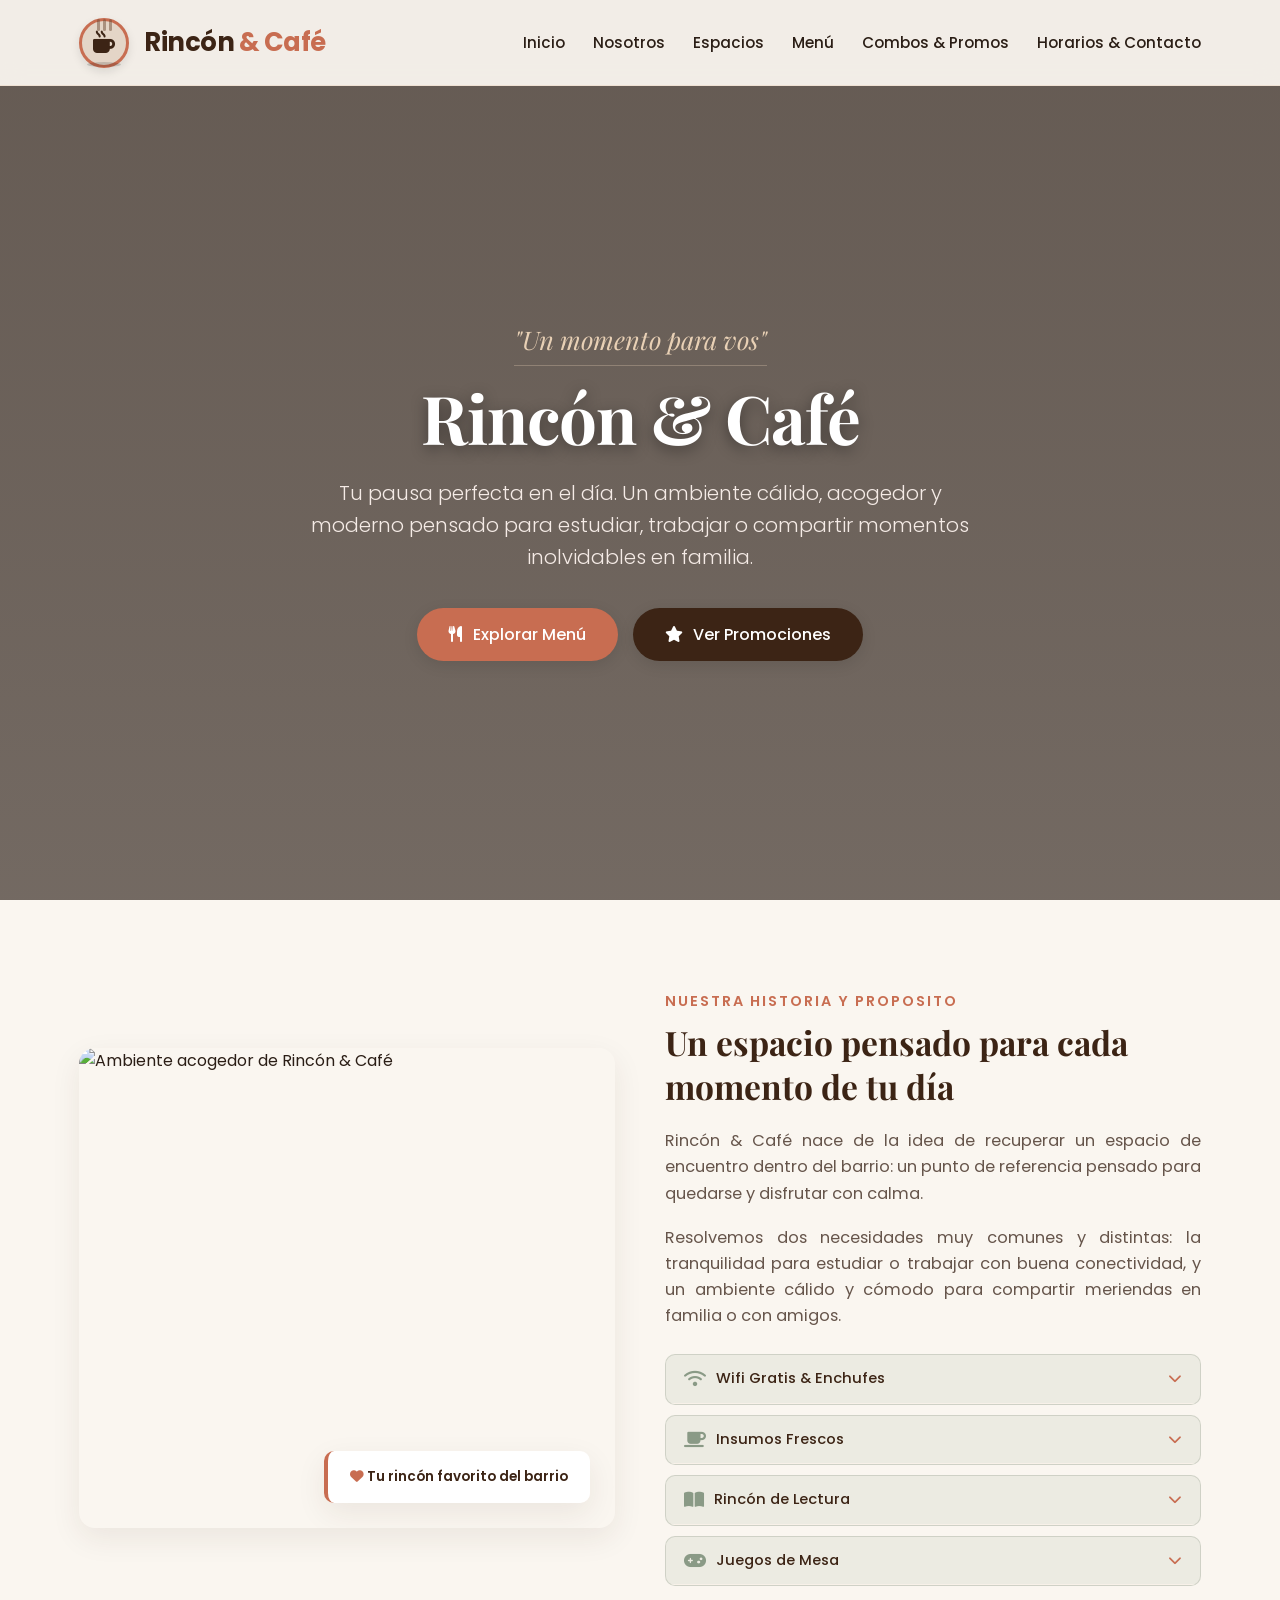
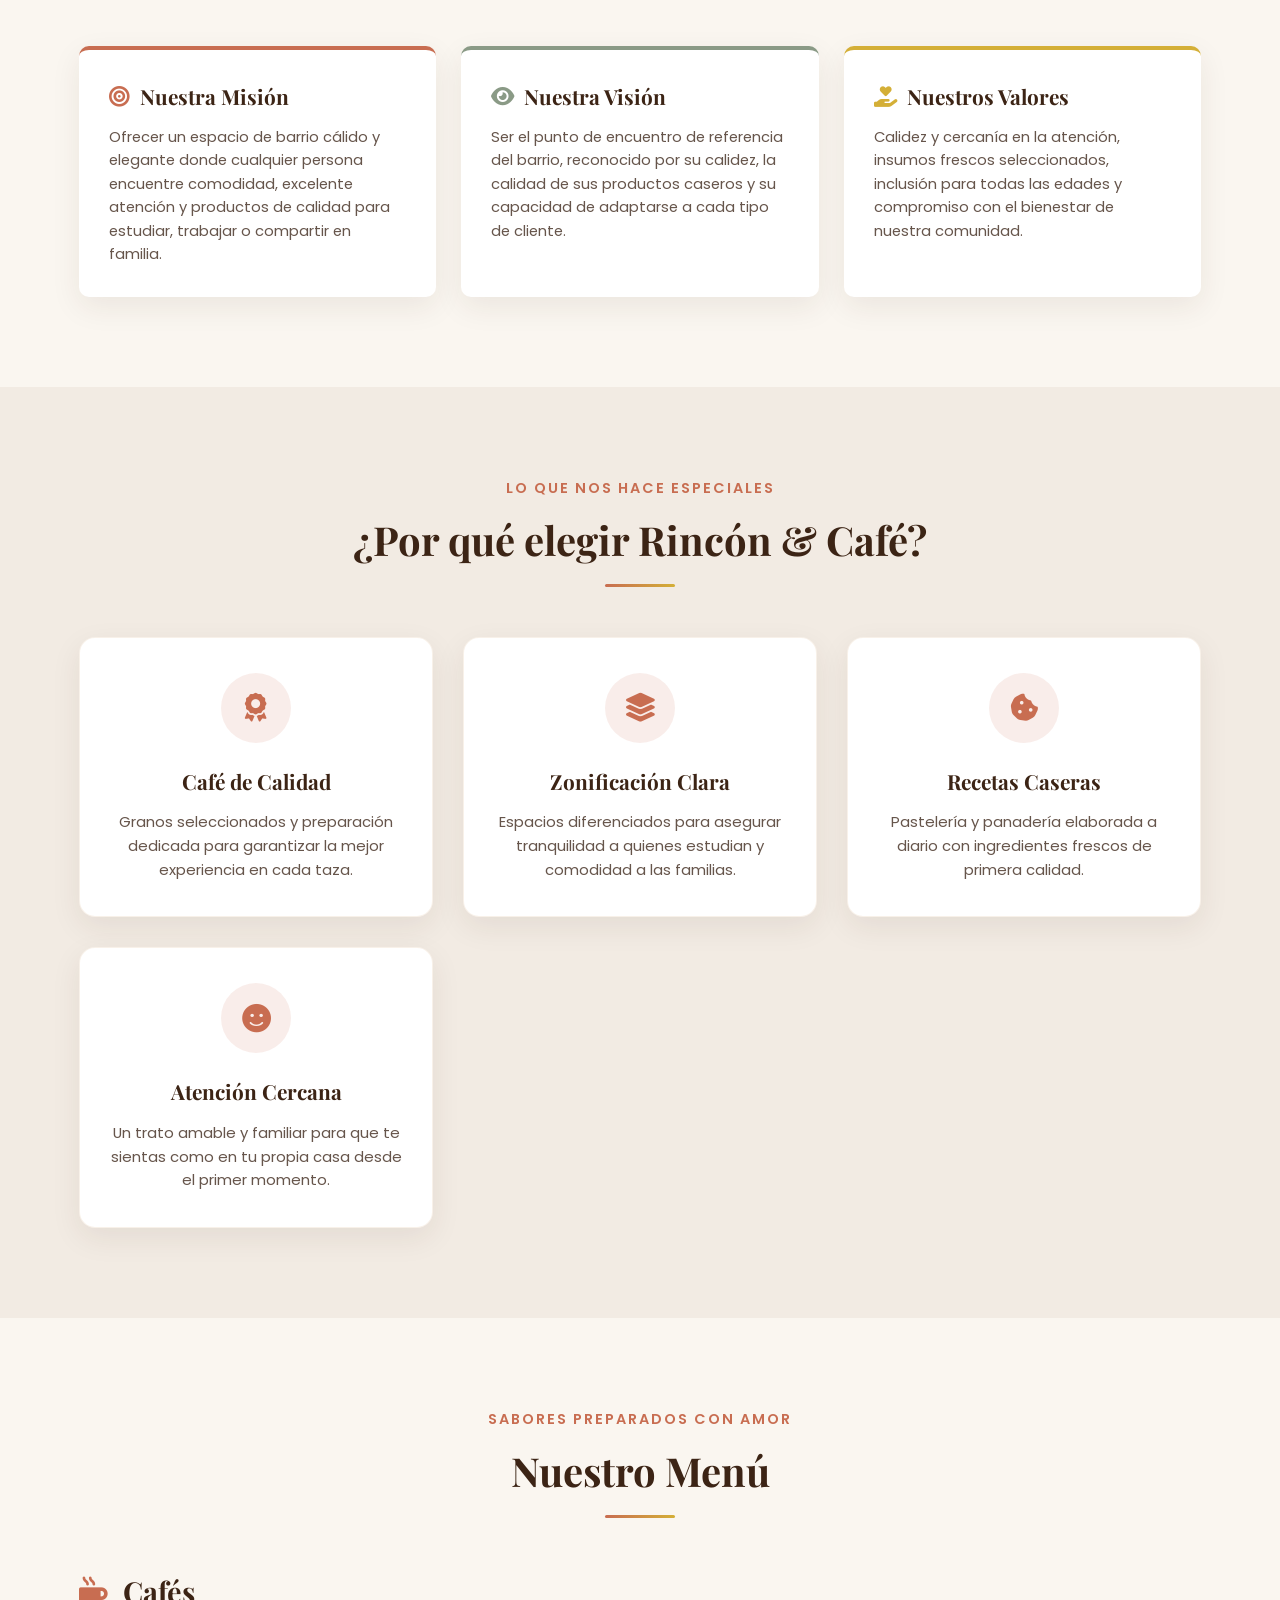
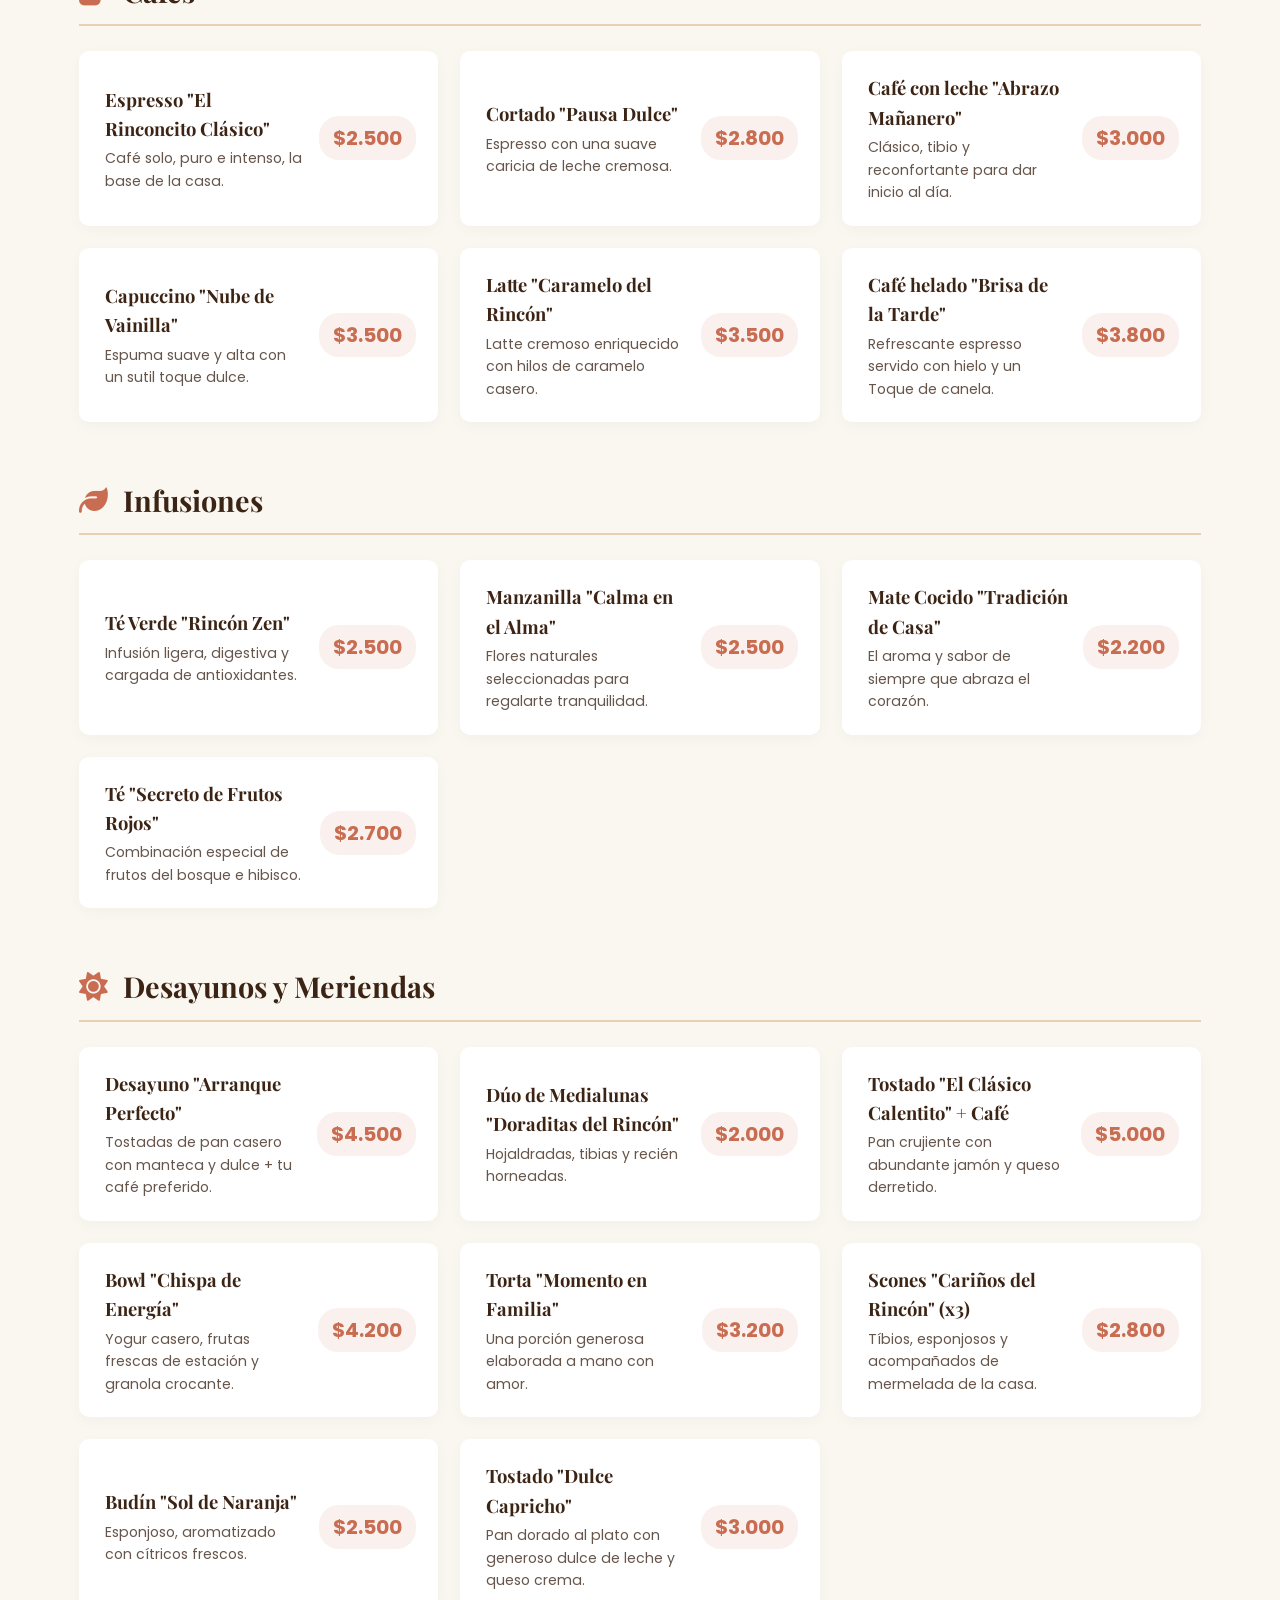
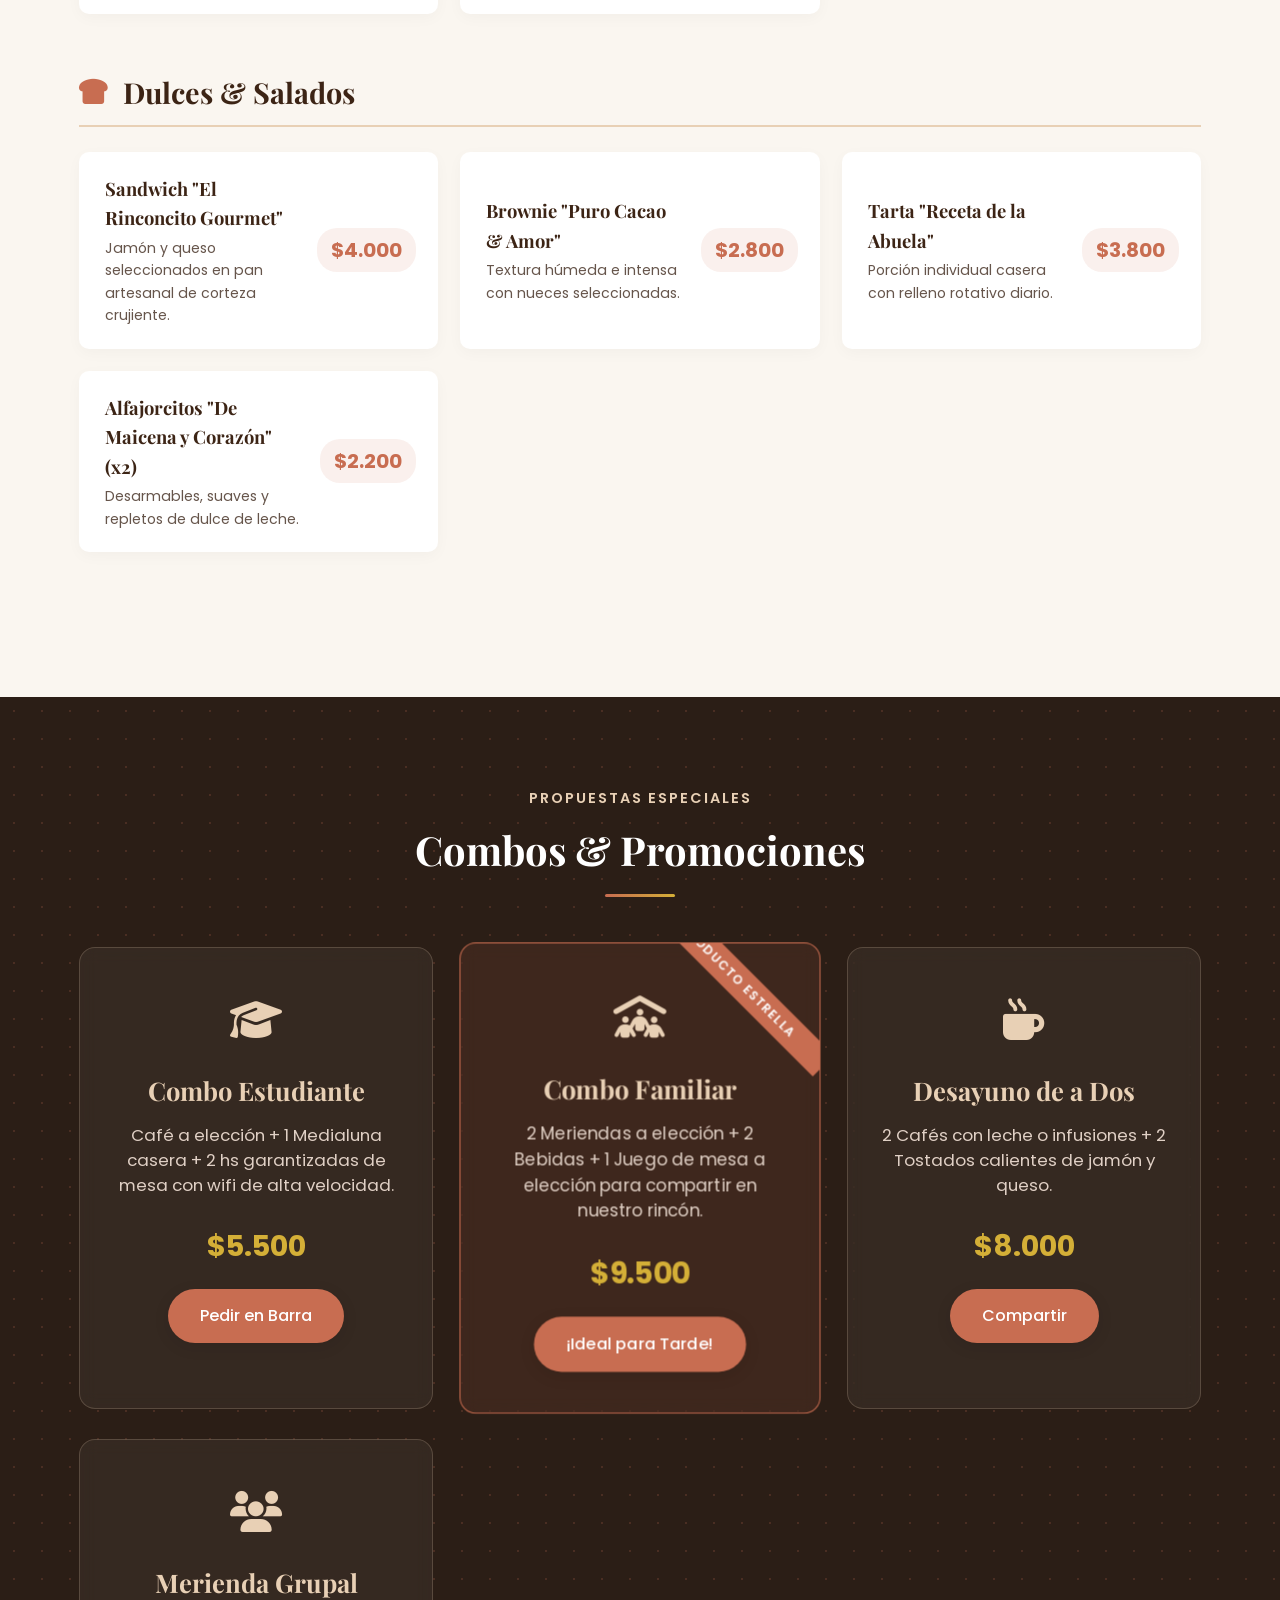
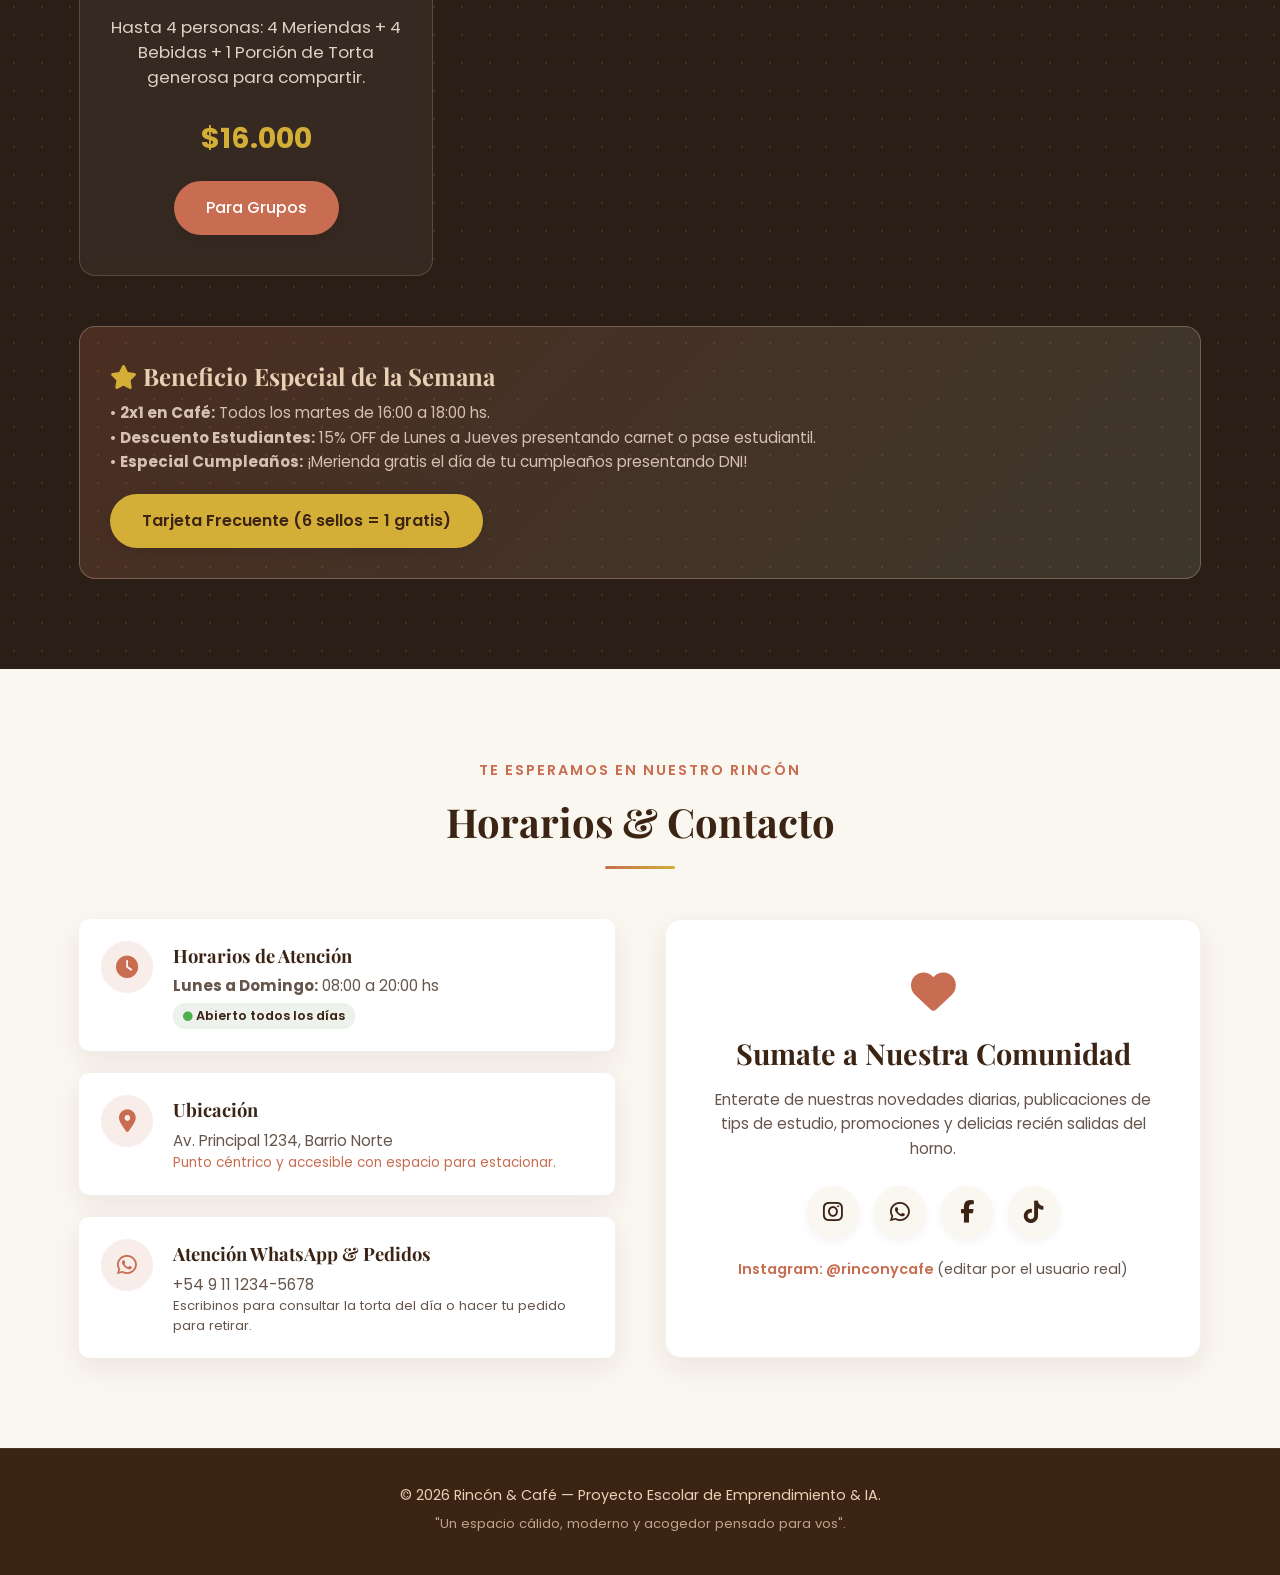
==== index.html @ d77b5f0c "Rename rincon_y_cafe_mejorado.html to index.html" ====
<!DOCTYPE html>
<html lang="es">
<head>
    <meta charset="UTF-8">
    <meta name="viewport" content="width=device-width, initial-scale=1.0">
    <title>Rincón & Café — Un momento para vos</title>
    <!-- Google Fonts -->
    <link rel="preconnect" href="https://fonts.googleapis.com">
    <link rel="preconnect" href="https://fonts.gstatic.com" crossorigin>
    <link href="https://fonts.googleapis.com/css2?family=Playfair+Display:ital,wght@0,500;0,600;0,700;1,400&family=Poppins:wght@300;400;500;600&display=swap" rel="stylesheet">
    <!-- FontAwesome for Icons -->
    <link rel="stylesheet" href="https://cdnjs.cloudflare.com/ajax/libs/font-awesome/6.4.0/css/all.min.css">
    
    <style>
        /* ==========================================================================
           1. VARIABLES & REGLAS GENERALES
           ========================================================================== */
        :root {
            --primary-dark: #3c2415;     /* Marrón café intenso */
            --primary-medium: #6f4e37;   /* Marrón café mediano */
            --terracota: #c86d51;        /* Terracota principal */
            --accent-warm: #c88a58;      /* Tono tierra cálido */
            --accent-light: #e8d0b5;     /* Beige claro */
            --sage-green: #8a9a86;       /* Verde salvia */
            --sage-light: #eef2ed;       /* Verde salvia suave */
            --gold-matte: #d4af37;       /* Dorado mate para detalles */
            --bg-cream: #faf6f0;         /* Crema de fondo suave */
            --bg-card: #ffffff;          /* Blanco para tarjetas */
            --text-dark: #2b1e16;        /* Texto principal */
            --text-muted: #66554b;       /* Texto secundario */
            --shadow-soft: 0 10px 30px rgba(60, 36, 21, 0.08);
            --shadow-hover: 0 18px 40px rgba(60, 36, 21, 0.16);
            --radius-lg: 16px;
            --radius-md: 10px;
            --radius-sm: 6px;
            --transition: all 0.35s cubic-bezier(0.25, 0.8, 0.25, 1);
        }

        * {
            margin: 0;
            padding: 0;
            box-sizing: border-box;
        }

        html {
            scroll-behavior: smooth;
            font-size: 16px;
        }

        body {
            font-family: 'Poppins', sans-serif;
            background-color: var(--bg-cream);
            color: var(--text-dark);
            line-height: 1.6;
            overflow-x: hidden;
        }

        h1, h2, h3, h4, .brand-font {
            font-family: 'Playfair Display', serif;
        }

        a {
            text-decoration: none;
            color: inherit;
        }

        ul {
            list-style: none;
        }

        img {
            max-width: 100%;
            height: auto;
            display: block;
        }

        .container {
            width: 90%;
            max-width: 1200px;
            margin: 0 auto;
            padding: 0 15px;
        }

        .section-padding {
            padding: 90px 0;
        }

        .section-header {
            text-align: center;
            max-width: 750px;
            margin: 0 auto 50px auto;
        }

        .section-subtitle {
            color: var(--terracota);
            font-weight: 600;
            text-transform: uppercase;
            letter-spacing: 2px;
            font-size: 0.9rem;
            margin-bottom: 8px;
            display: block;
        }

        .section-title {
            font-size: 2.5rem;
            color: var(--primary-dark);
            position: relative;
            padding-bottom: 15px;
        }

        .section-title::after {
            content: '';
            position: absolute;
            bottom: 0;
            left: 50%;
            transform: translateX(-50%);
            width: 70px;
            height: 3px;
            background: linear-gradient(90deg, var(--terracota), var(--gold-matte));
            border-radius: 2px;
        }

        .btn {
            display: inline-flex;
            align-items: center;
            justify-content: center;
            gap: 10px;
            padding: 14px 32px;
            border-radius: 30px;
            font-weight: 500;
            font-size: 1rem;
            cursor: pointer;
            transition: var(--transition);
            border: none;
            box-shadow: 0 4px 15px rgba(0,0,0,0.1);
        }

        .btn-primary {
            background-color: var(--terracota);
            color: #ffffff;
        }

        .btn-primary:hover {
            background-color: #b55a3f;
            transform: translateY(-3px);
            box-shadow: 0 8px 25px rgba(200, 109, 81, 0.35);
        }

        .btn-secondary {
            background-color: var(--primary-dark);
            color: #ffffff;
        }

        .btn-secondary:hover {
            background-color: var(--primary-medium);
            transform: translateY(-3px);
            box-shadow: 0 8px 25px rgba(60, 36, 21, 0.3);
        }

        .badge-tag {
            background-color: rgba(200, 109, 81, 0.12);
            color: var(--terracota);
            padding: 4px 12px;
            border-radius: 20px;
            font-size: 0.8rem;
            font-weight: 600;
            display: inline-block;
        }

        /* ==========================================================================
           2. ANIMACIONES Y EFECTOS
           ========================================================================== */
        .reveal {
            opacity: 0;
            transform: translateY(30px);
            transition: opacity 0.8s ease-out, transform 0.8s ease-out;
        }

        .reveal.active {
            opacity: 1;
            transform: translateY(0);
        }

        @keyframes float {
            0% { transform: translateY(0px); }
            50% { transform: translateY(-8px); }
            100% { transform: translateY(0px); }
        }

        .floating {
            animation: float 4s ease-in-out infinite;
        }

        /* ==========================================================================
           3. HEADER & NAVEGACIÓN (CON PLATITO DE TÉ Y VAPOR DE CAFÉ)
           ========================================================================== */
        header {
            position: fixed;
            top: 0;
            left: 0;
            width: 100%;
            z-index: 1000;
            transition: var(--transition);
            background-color: rgba(250, 246, 240, 0.95);
            backdrop-filter: blur(10px);
            border-bottom: 1px solid rgba(232, 208, 181, 0.4);
        }

        header.scrolled {
            box-shadow: 0 4px 20px rgba(60, 36, 21, 0.08);
            height: 75px;
        }

        .navbar {
            display: flex;
            justify-content: space-between;
            align-items: center;
            height: 85px;
            transition: var(--transition);
        }

        header.scrolled .navbar {
            height: 75px;
        }

        .logo-container {
            display: flex;
            align-items: center;
            gap: 15px;
            cursor: pointer;
        }

        /* PLATITO DE TÉ Y ANIMACIÓN DE LOGO */
        .saucer-base {
            width: 50px;
            height: 50px;
            background: #e4d5c7;
            border: 3px solid var(--terracota);
            border-radius: 50%;
            display: flex;
            align-items: center;
            justify-content: center;
            position: relative;
            box-shadow: 0 4px 10px rgba(0,0,0,0.1);
            transition: var(--transition);
        }

        .saucer-base::after {
            content: '';
            position: absolute;
            bottom: -2px;
            width: 34px;
            height: 5px;
            background: rgba(0,0,0,0.15);
            border-radius: 50%;
            z-index: 0;
        }

        .logo-container:hover .saucer-base {
            transform: rotate(10deg) scale(1.05);
        }

        .logo-icon-box {
            position: relative;
            z-index: 2;
            font-size: 1.4rem;
            color: var(--primary-dark);
            display: flex;
            align-items: center;
            justify-content: center;
        }

        /* VAPOR ANIMADO PARA EL CAFÉ */
        .steam-container {
            position: absolute;
            top: -12px;
            display: flex;
            gap: 3px;
        }

        .steam {
            width: 3px;
            height: 12px;
            background: rgba(111, 78, 55, 0.5);
            border-radius: 3px;
            animation: steamAnim 1.8s infinite ease-out;
        }

        .steam:nth-child(2) { animation-delay: 0.4s; }
        .steam:nth-child(3) { animation-delay: 0.8s; }

        @keyframes steamAnim {
            0% { transform: translateY(0) scaleX(1); opacity: 0; }
            50% { opacity: 0.8; }
            100% { transform: translateY(-14px) scaleX(2); opacity: 0; }
        }

        .logo-text {
            font-size: 1.6rem;
            font-weight: 700;
            color: var(--primary-dark);
            letter-spacing: -0.5px;
        }

        .logo-text span {
            color: var(--terracota);
        }

        .nav-menu {
            display: flex;
            gap: 28px;
        }

        .nav-link {
            font-weight: 500;
            color: var(--text-dark);
            position: relative;
            padding: 5px 0;
            transition: var(--transition);
            font-size: 0.95rem;
        }

        .nav-link::after {
            content: '';
            position: absolute;
            bottom: 0;
            left: 0;
            width: 0%;
            height: 2px;
            background-color: var(--terracota);
            transition: var(--transition);
        }

        .nav-link:hover {
            color: var(--terracota);
        }

        .nav-link:hover::after {
            width: 100%;
        }

        .menu-toggle {
            display: none;
            font-size: 1.5rem;
            color: var(--primary-dark);
            cursor: pointer;
        }

        /* ==========================================================================
           4. INICIO (HERO SECTION)
           ========================================================================== */
        #inicio {
            min-height: 100vh;
            background: linear-gradient(rgba(43, 30, 22, 0.72), rgba(43, 30, 22, 0.65)), 
                        url('https://images.unsplash.com/photo-1501339847302-ac426a4a7cbb?q=80&w=1920&auto=format&fit=crop') center/cover no-repeat;
            display: flex;
            align-items: center;
            justify-content: center;
            text-align: center;
            color: #ffffff;
            padding-top: 80px;
            position: relative;
        }

        .hero-content {
            max-width: 850px;
            padding: 20px;
            animation: fadeIn 1.2s ease-out;
        }

        .hero-subtitle {
            font-size: 1.6rem;
            font-style: italic;
            color: var(--accent-light);
            margin-bottom: 15px;
            font-family: 'Playfair Display', serif;
            display: inline-block;
            border-bottom: 1px solid rgba(232, 208, 181, 0.3);
            padding-bottom: 5px;
        }

        .hero-title {
            font-size: 4.2rem;
            font-weight: 700;
            line-height: 1.1;
            margin-bottom: 22px;
            text-shadow: 0 4px 15px rgba(0,0,0,0.4);
            letter-spacing: -1px;
        }

        .hero-description {
            font-size: 1.25rem;
            margin-bottom: 35px;
            font-weight: 300;
            color: #f5ebe6;
            max-width: 700px;
            margin-left: auto;
            margin-right: auto;
        }

        .hero-buttons {
            display: flex;
            gap: 15px;
            justify-content: center;
            flex-wrap: wrap;
        }

        /* ==========================================================================
           5. SOBRE NOSOTROS (Nuestra Historia, Propósito, Chips Desplegables)
           ========================================================================== */
        #nosotros {
            background-color: var(--bg-cream);
        }

        .about-grid {
            display: grid;
            grid-template-columns: 1fr 1fr;
            gap: 50px;
            align-items: center;
        }

        .about-image {
            position: relative;
            border-radius: var(--radius-lg);
            overflow: hidden;
            box-shadow: var(--shadow-soft);
        }

        .about-image img {
            width: 100%;
            height: 480px;
            object-fit: cover;
            transition: var(--transition);
        }

        .about-image:hover img {
            transform: scale(1.04);
        }

        .about-badge-floating {
            position: absolute;
            bottom: 25px;
            right: 25px;
            background: rgba(255, 255, 255, 0.95);
            backdrop-filter: blur(5px);
            padding: 15px 22px;
            border-radius: var(--radius-md);
            box-shadow: var(--shadow-soft);
            border-left: 4px solid var(--terracota);
        }

        .about-badge-floating p {
            font-size: 0.85rem;
            font-weight: 600;
            color: var(--primary-dark);
            margin: 0;
        }

        .about-text h3 {
            font-size: 2.1rem;
            color: var(--primary-dark);
            margin-bottom: 20px;
            line-height: 1.3;
        }

        .about-text p {
            color: var(--text-muted);
            margin-bottom: 18px;
            font-size: 1.02rem;
            text-align: justify;
        }

        /* CHIPS INTERACTIVOS COMPACTOS CON DESPLIEGUE CONTINUO */
        .interactive-chips-grid {
            display: flex;
            flex-direction: column;
            gap: 10px;
            margin-top: 25px;
        }

        .chip-interactive-item {
            background-color: rgba(138, 154, 134, 0.12);
            border: 1px solid rgba(138, 154, 134, 0.3);
            border-radius: var(--radius-md);
            overflow: hidden;
            transition: var(--transition);
        }

        .chip-interactive-item:hover {
            border-color: var(--terracota);
            box-shadow: var(--shadow-soft);
        }

        .chip-header {
            padding: 12px 18px;
            display: flex;
            align-items: center;
            justify-content: space-between;
            font-size: 0.92rem;
            font-weight: 500;
            color: var(--primary-dark);
            cursor: pointer;
            user-select: none;
        }

        .chip-header:focus-visible {
            outline: 2px solid var(--terracota);
            outline-offset: -2px;
        }

        .chip-header-content {
            display: flex;
            align-items: center;
            gap: 10px;
        }

        .chip-header i.icon-left {
            color: var(--sage-green);
            font-size: 1.1rem;
        }

        .chip-header i.arrow-icon {
            font-size: 0.85rem;
            color: var(--terracota);
            transition: transform 0.3s ease;
        }

        .chip-interactive-item.active .arrow-icon {
            transform: rotate(180deg);
        }

        .chip-dropdown-content {
            max-height: 0;
            overflow: hidden;
            transition: max-height 0.4s cubic-bezier(0, 1, 0, 1), padding 0.3s ease;
            background: #ffffff;
            font-size: 0.88rem;
            color: var(--text-muted);
            border-top: 1px solid rgba(232, 208, 181, 0.3);
            padding: 0 18px;
        }

        .chip-interactive-item.active .chip-dropdown-content {
            max-height: 500px;
            padding: 14px 18px;
            transition: max-height 0.5s ease-in, padding 0.3s ease;
        }

        .chip-list-mini {
            display: grid;
            grid-template-columns: repeat(auto-fill, minmax(140px, 1fr));
            gap: 8px;
            margin-top: 8px;
        }

        .chip-list-mini li {
            background: var(--bg-cream);
            padding: 5px 10px;
            border-radius: var(--radius-sm);
            font-size: 0.82rem;
            display: flex;
            align-items: center;
            gap: 6px;
            border-left: 2px solid var(--terracota);
        }

        /* Misión, Visión, Valores Cards */
        .identity-cards {
            display: grid;
            grid-template-columns: repeat(auto-fit, minmax(280px, 1fr));
            gap: 25px;
            margin-top: 60px;
        }

        .identity-card {
            background: var(--bg-card);
            padding: 30px;
            border-radius: var(--radius-md);
            border-top: 4px solid var(--terracota);
            box-shadow: var(--shadow-soft);
            transition: var(--transition);
        }

        .identity-card:nth-child(2) {
            border-top-color: var(--sage-green);
        }

        .identity-card:nth-child(3) {
            border-top-color: var(--gold-matte);
        }

        .identity-card:hover {
            transform: translateY(-6px);
            box-shadow: var(--shadow-hover);
        }

        .identity-card h4 {
            font-size: 1.3rem;
            color: var(--primary-dark);
            margin-bottom: 12px;
            display: flex;
            align-items: center;
            gap: 10px;
        }

        .identity-card p {
            font-size: 0.92rem;
            color: var(--text-muted);
        }

        /* ==========================================================================
           6. POR QUÉ ELEGIRNOS & ESPACIOS DEL LOCAL (Con sus 4 Cuadritos)
           ========================================================================== */
        #elegirnos {
            background-color: #f2ebe3;
        }

        .features-grid {
            display: grid;
            grid-template-columns: repeat(auto-fit, minmax(260px, 1fr));
            gap: 30px;
        }

        .feature-card {
            background: var(--bg-card);
            padding: 35px 25px;
            border-radius: var(--radius-lg);
            text-align: center;
            box-shadow: var(--shadow-soft);
            transition: var(--transition);
            border: 1px solid rgba(232, 208, 181, 0.3);
            position: relative;
            overflow: hidden;
        }

        .feature-card:hover {
            transform: translateY(-8px);
            box-shadow: var(--shadow-hover);
        }

        .feature-icon {
            width: 70px;
            height: 70px;
            background-color: rgba(200, 109, 81, 0.12);
            color: var(--terracota);
            border-radius: 50%;
            display: flex;
            align-items: center;
            justify-content: center;
            font-size: 1.8rem;
            margin: 0 auto 22px auto;
            transition: var(--transition);
        }

        .feature-card:hover .feature-icon {
            background-color: var(--terracota);
            color: #ffffff;
            transform: scale(1.1);
        }

        .feature-card h3 {
            font-size: 1.3rem;
            color: var(--primary-dark);
            margin-bottom: 12px;
        }

        .feature-card p {
            color: var(--text-muted);
            font-size: 0.93rem;
        }

        /* ==========================================================================
           7. MENÚ (Con Nombres Originales y Cariñosos)
           ========================================================================== */
        #menu {
            background-color: var(--bg-cream);
        }

        .menu-category {
            margin-bottom: 55px;
            transition: var(--transition);
        }

        .category-header {
            display: flex;
            align-items: center;
            gap: 15px;
            margin-bottom: 25px;
            border-bottom: 2px solid var(--accent-light);
            padding-bottom: 10px;
        }

        .category-header i {
            font-size: 1.8rem;
            color: var(--terracota);
        }

        .category-header h3 {
            font-size: 1.8rem;
            color: var(--primary-dark);
        }

        .menu-grid {
            display: grid;
            grid-template-columns: repeat(auto-fill, minmax(330px, 1fr));
            gap: 22px;
        }

        .menu-item {
            background-color: var(--bg-card);
            padding: 22px;
            border-radius: var(--radius-md);
            box-shadow: 0 4px 15px rgba(0,0,0,0.03);
            display: flex;
            justify-content: space-between;
            align-items: center;
            transition: var(--transition);
            border-left: 4px solid transparent;
            position: relative;
        }

        .menu-item:hover {
            border-left-color: var(--terracota);
            transform: translateX(6px);
            box-shadow: var(--shadow-soft);
        }

        .item-info {
            padding-right: 15px;
        }

        .item-info h4 {
            font-size: 1.15rem;
            color: var(--primary-dark);
            margin-bottom: 4px;
        }

        .item-info p {
            font-size: 0.88rem;
            color: var(--text-muted);
        }

        .item-price {
            font-size: 1.25rem;
            font-weight: 700;
            color: var(--terracota);
            background-color: rgba(200, 109, 81, 0.1);
            padding: 6px 14px;
            border-radius: 20px;
            white-space: nowrap;
        }

        /* ==========================================================================
           8. PROMOCIONES & BENEFICIO ESPECIAL
           ========================================================================== */
        #promociones {
            background-color: #2b1e16;
            color: #ffffff;
            position: relative;
            background-image: radial-gradient(rgba(200, 109, 81, 0.2) 1px, transparent 0);
            background-size: 28px 28px;
        }

        #promociones .section-title {
            color: #ffffff;
        }

        .promo-container {
            display: grid;
            grid-template-columns: repeat(auto-fit, minmax(310px, 1fr));
            gap: 30px;
            margin-top: 20px;
        }

        .promo-card {
            background: rgba(255, 255, 255, 0.05);
            border: 1px solid rgba(232, 208, 181, 0.2);
            border-radius: var(--radius-lg);
            padding: 40px 30px;
            text-align: center;
            position: relative;
            overflow: hidden;
            transition: var(--transition);
            backdrop-filter: blur(8px);
        }

        .promo-card.featured {
            border-color: var(--terracota);
            background: rgba(200, 109, 81, 0.12);
            transform: scale(1.02);
        }

        .promo-badge {
            position: absolute;
            top: 22px;
            right: -38px;
            background-color: var(--terracota);
            color: #ffffff;
            font-size: 0.75rem;
            font-weight: 600;
            padding: 5px 42px;
            transform: rotate(45deg);
            text-transform: uppercase;
            letter-spacing: 1px;
        }

        .promo-card:hover {
            transform: translateY(-8px);
            background: rgba(255, 255, 255, 0.09);
        }

        .promo-icon {
            font-size: 2.6rem;
            color: var(--accent-light);
            margin-bottom: 15px;
        }

        .promo-title {
            font-size: 1.6rem;
            margin-bottom: 12px;
            color: var(--accent-light);
        }

        .promo-desc {
            font-size: 1.05rem;
            margin-bottom: 25px;
            color: #e0d0c5;
            line-height: 1.5;
        }

        .promo-price {
            font-size: 1.8rem;
            font-weight: 700;
            color: var(--gold-matte);
            margin-bottom: 20px;
        }

        /* Beneficio Especial de la Semana (Banner posterior a los combos) */
        .loyalty-banner {
            margin-top: 50px;
            background: linear-gradient(135deg, rgba(200, 109, 81, 0.2), rgba(138, 154, 134, 0.2));
            border: 1px solid rgba(232, 208, 181, 0.3);
            border-radius: var(--radius-lg);
            padding: 30px;
            display: flex;
            align-items: center;
            justify-content: space-between;
            gap: 20px;
            flex-wrap: wrap;
        }

        .loyalty-content h3 {
            font-size: 1.5rem;
            color: var(--accent-light);
            margin-bottom: 6px;
        }

        .loyalty-content p {
            color: #d5c0b3;
            font-size: 0.95rem;
        }

        /* ==========================================================================
           9. HORARIOS & CONTACTO (Formato exacto solicitado)
           ========================================================================== */
        #contacto {
            background-color: var(--bg-cream);
        }

        .contact-grid {
            display: grid;
            grid-template-columns: 1fr 1fr;
            gap: 50px;
        }

        .contact-info {
            display: flex;
            flex-direction: column;
            gap: 22px;
        }

        .contact-item {
            display: flex;
            align-items: flex-start;
            gap: 20px;
            background: var(--bg-card);
            padding: 22px;
            border-radius: var(--radius-md);
            box-shadow: var(--shadow-soft);
            transition: var(--transition);
        }

        .contact-item:hover {
            transform: translateX(5px);
        }

        .contact-icon {
            width: 52px;
            height: 52px;
            background-color: rgba(200, 109, 81, 0.12);
            color: var(--terracota);
            border-radius: 50%;
            display: flex;
            align-items: center;
            justify-content: center;
            font-size: 1.4rem;
            flex-shrink: 0;
        }

        .contact-details h4 {
            font-size: 1.15rem;
            color: var(--primary-dark);
            margin-bottom: 5px;
        }

        .contact-details p {
            color: var(--text-muted);
            font-size: 0.95rem;
            line-height: 1.5;
        }

        .schedule-badge {
            display: inline-block;
            background: var(--sage-light);
            color: var(--primary-dark);
            padding: 3px 10px;
            border-radius: 12px;
            font-size: 0.8rem;
            font-weight: 600;
            margin-top: 5px;
        }

        .social-box {
            background: var(--bg-card);
            padding: 40px 35px;
            border-radius: var(--radius-lg);
            box-shadow: var(--shadow-soft);
            text-align: center;
            display: flex;
            flex-direction: column;
            justify-content: center;
            align-items: center;
            border: 1px solid rgba(232, 208, 181, 0.3);
        }

        .social-box h3 {
            font-size: 1.8rem;
            color: var(--primary-dark);
            margin-bottom: 12px;
        }

        .social-box p {
            color: var(--text-muted);
            margin-bottom: 25px;
            font-size: 0.95rem;
        }

        .social-links {
            display: flex;
            gap: 15px;
            justify-content: center;
            flex-wrap: wrap;
        }

        .social-btn {
            width: 52px;
            height: 52px;
            border-radius: 50%;
            background-color: var(--bg-cream);
            color: var(--primary-dark);
            display: flex;
            align-items: center;
            justify-content: center;
            font-size: 1.4rem;
            transition: var(--transition);
            box-shadow: 0 4px 10px rgba(0,0,0,0.05);
        }

        .social-btn:hover {
            background-color: var(--terracota);
            color: #ffffff;
            transform: translateY(-5px) rotate(8deg);
        }

        /* ==========================================================================
           10. FOOTER
           ========================================================================== */
        footer {
            background-color: var(--primary-dark);
            color: var(--accent-light);
            text-align: center;
            padding: 35px 0;
            font-size: 0.9rem;
            border-top: 1px solid rgba(255,255,255,0.08);
        }

        footer p {
            margin-bottom: 6px;
        }

        /* ==========================================================================
           11. BOTÓN VOLVER ARRIBA
           ========================================================================== */
        .back-to-top {
            position: fixed;
            bottom: 30px;
            right: 30px;
            width: 48px;
            height: 48px;
            background-color: var(--terracota);
            color: #ffffff;
            border-radius: 50%;
            display: flex;
            align-items: center;
            justify-content: center;
            font-size: 1.2rem;
            cursor: pointer;
            opacity: 0;
            visibility: hidden;
            transition: var(--transition);
            z-index: 999;
            box-shadow: 0 4px 15px rgba(0,0,0,0.2);
        }

        .back-to-top.active {
            opacity: 1;
            visibility: visible;
        }

        .back-to-top:hover {
            background-color: var(--primary-dark);
            transform: translateY(-4px);
        }

        /* ==========================================================================
           12. RESPONSIVE DESIGN
           ========================================================================== */
        @keyframes fadeIn {
            from { opacity: 0; transform: translateY(20px); }
            to { opacity: 1; transform: translateY(0); }
        }

        @media (max-width: 992px) {
            .about-grid, .contact-grid {
                grid-template-columns: 1fr;
            }

            .hero-title {
                font-size: 3.2rem;
            }
        }

        @media (max-width: 768px) {
            .menu-toggle {
                display: block;
            }

            .nav-menu {
                position: fixed;
                top: 85px;
                left: -100%;
                width: 100%;
                height: calc(100vh - 85px);
                background-color: var(--bg-cream);
                flex-direction: column;
                align-items: center;
                justify-content: center;
                gap: 25px;
                transition: var(--transition);
                box-shadow: 0 10px 20px rgba(0,0,0,0.1);
            }

            .nav-menu.active {
                left: 0;
            }

            .hero-title {
                font-size: 2.5rem;
            }

            .hero-subtitle {
                font-size: 1.2rem;
            }

            .section-title {
                font-size: 2rem;
            }

            .menu-grid {
                grid-template-columns: 1fr;
            }

            .promo-card.featured {
                transform: none;
            }
        }
    </style>
</head>
<body>

    <!-- ==========================================================================
         ENCABEZADO / NAVEGACIÓN
         ========================================================================== -->
    <header id="main-header">
        <div class="container navbar">
            <a href="#inicio" class="logo-container">
                <div class="saucer-base">
                    <div class="logo-icon-box">
                        <div class="steam-container">
                            <span class="steam"></span>
                            <span class="steam"></span>
                            <span class="steam"></span>
                        </div>
                        <i class="fa-solid fa-mug-hot"></i>
                    </div>
                </div>
                <div class="logo-text">Rincón <span>& Café</span></div>
            </a>

            <div class="menu-toggle" id="mobile-menu-btn">
                <i class="fa-solid fa-bars"></i>
            </div>

            <nav>
                <ul class="nav-menu" id="nav-menu">
                    <li><a href="#inicio" class="nav-link">Inicio</a></li>
                    <li><a href="#nosotros" class="nav-link">Nosotros</a></li>
                    <li><a href="#elegirnos" class="nav-link">Espacios</a></li>
                    <li><a href="#menu" class="nav-link">Menú</a></li>
                    <li><a href="#promociones" class="nav-link">Combos & Promos</a></li>
                    <li><a href="#contacto" class="nav-link">Horarios & Contacto</a></li>
                </ul>
            </nav>
        </div>
    </header>

    <!-- ==========================================================================
         1. SECCIÓN INICIO (HERO)
         ========================================================================== -->
    <section id="inicio">
        <div class="hero-content">
            <span class="hero-subtitle">"Un momento para vos"</span>
            <h1 class="hero-title">Rincón & Café</h1>
            <p class="hero-description">Tu pausa perfecta en el día. Un ambiente cálido, acogedor y moderno pensado para estudiar, trabajar o compartir momentos inolvidables en familia.</p>
            <div class="hero-buttons">
                <a href="#menu" class="btn btn-primary"><i class="fa-solid fa-utensils"></i> Explorar Menú</a>
                <a href="#promociones" class="btn btn-secondary"><i class="fa-solid fa-star"></i> Ver Promociones</a>
            </div>
        </div>
    </section>

    <!-- ==========================================================================
         2. SECCIÓN SOBRE NOSOTROS (Nuestra historia, propósito y desplegables)
         ========================================================================== -->
    <section id="nosotros" class="section-padding">
        <div class="container">
            <div class="about-grid reveal">
                <div class="about-image">
                    <img src="https://images.unsplash.com/photo-1554118811-1e0d58224f24?q=80&w=1000&auto=format&fit=crop" alt="Ambiente acogedor de Rincón & Café">
                    <div class="about-badge-floating">
                        <p><i class="fa-solid fa-heart" style="color: var(--terracota);"></i> Tu rincón favorito del barrio</p>
                    </div>
                </div>
                <div class="about-text">
                    <span class="section-subtitle">NUESTRA HISTORIA Y PROPOSITO</span>
                    <h3>Un espacio pensado para cada momento de tu día</h3>
                    <p>Rincón & Café nace de la idea de recuperar un espacio de encuentro dentro del barrio: un punto de referencia pensado para quedarse y disfrutar con calma.</p>
                    <p>Resolvemos dos necesidades muy comunes y distintas: la tranquilidad para estudiar o trabajar con buena conectividad, y un ambiente cálido y cómodo para compartir meriendas en familia o con amigos.</p>
                    
                    <!-- CHIPS DESPLEGABLES DENTRO DE SOBRE NOSOTROS -->
                    <div class="interactive-chips-grid">
                        
                        <!-- Wifi Gratis & Enchufes -->
                        <div class="chip-interactive-item">
                            <div class="chip-header" role="button" tabindex="0" aria-expanded="false" aria-controls="chip-wifi">
                                <div class="chip-header-content">
                                    <i class="fa-solid fa-wifi icon-left"></i>
                                    <span>Wifi Gratis & Enchufes</span>
                                </div>
                                <i class="fa-solid fa-chevron-down arrow-icon"></i>
                            </div>
                            <div class="chip-dropdown-content" id="chip-wifi">
                                <p style="margin-top: 5px;"><strong><i class="fa-solid fa-key" style="color: var(--terracota);"></i> Contraseña de Red:</strong> <code>RinconyCafe123</code></p>
                                <p style="font-size: 0.83rem; color: var(--text-muted); margin-top: 4px;">Contamos con conectividad de alta velocidad y enchufes individuales en las mesas de estudio.</p>
                            </div>
                        </div>

                        <!-- Insumos Frescos -->
                        <div class="chip-interactive-item">
                            <div class="chip-header" role="button" tabindex="0" aria-expanded="false" aria-controls="chip-insumos">
                                <div class="chip-header-content">
                                    <i class="fa-solid fa-mug-saucer icon-left"></i>
                                    <span>Insumos Frescos</span>
                                </div>
                                <i class="fa-solid fa-chevron-down arrow-icon"></i>
                            </div>
                            <div class="chip-dropdown-content" id="chip-insumos">
                                <p style="margin-top: 5px;">Seleccionamos ingredientes de la mejor calidad diariamente, horneamos nuestra pastelería y panadería cada mañana y molemos granos 100% arábicos al instante de preparar tu taza.</p>
                            </div>
                        </div>

                        <!-- Rincón de Lectura -->
                        <div class="chip-interactive-item">
                            <div class="chip-header" role="button" tabindex="0" aria-expanded="false" aria-controls="chip-lectura">
                                <div class="chip-header-content">
                                    <i class="fa-solid fa-book-open icon-left"></i>
                                    <span>Rincón de Lectura</span>
                                </div>
                                <i class="fa-solid fa-chevron-down arrow-icon"></i>
                            </div>
                            <div class="chip-dropdown-content" id="chip-lectura">
                                <p style="margin-top: 5px; font-weight: 600;">Obras destacadas disponibles en nuestro rincón:</p>
                                <ul class="chip-list-mini">
                                    <li><i class="fa-solid fa-bookmark"></i> El Principito</li>
                                    <li><i class="fa-solid fa-bookmark"></i> Cien años de soledad</li>
                                    <li><i class="fa-solid fa-bookmark"></i> Rayuela</li>
                                    <li><i class="fa-solid fa-bookmark"></i> Fahrenheit 451</li>
                                    <li><i class="fa-solid fa-bookmark"></i> 1984</li>
                                    <li><i class="fa-solid fa-bookmark"></i> Orgullo y prejuicio</li>
                                    <li><i class="fa-solid fa-bookmark"></i> El alquimista</li>
                                    <li><i class="fa-solid fa-bookmark"></i> La sombra del viento</li>
                                    <li><i class="fa-solid fa-bookmark"></i> Crónica de una muerte...</li>
                                    <li><i class="fa-solid fa-bookmark"></i> Ficciones</li>
                                </ul>
                                <p style="font-size: 0.8rem; color: var(--terracota); font-weight: 600; margin-top: 6px;">¡Intercambio libre de libros disponible!</p>
                            </div>
                        </div>

                        <!-- Juegos de Mesa -->
                        <div class="chip-interactive-item">
                            <div class="chip-header" role="button" tabindex="0" aria-expanded="false" aria-controls="chip-juegos">
                                <div class="chip-header-content">
                                    <i class="fa-solid fa-gamepad icon-left"></i>
                                    <span>Juegos de Mesa</span>
                                </div>
                                <i class="fa-solid fa-chevron-down arrow-icon"></i>
                            </div>
                            <div class="chip-dropdown-content" id="chip-juegos">
                                <p style="margin-top: 5px; font-weight: 600;">Juegos disponibles para solicitar en barra:</p>
                                <ul class="chip-list-mini">
                                    <li><i class="fa-solid fa-chess-knight"></i> Ajedrez</li>
                                    <li><i class="fa-solid fa-chess-board"></i> Damas</li>
                                    <li><i class="fa-solid fa-dice-d6"></i> Catan</li>
                                    <li><i class="fa-solid fa-dice-d6"></i> Monopoly</li>
                                    <li><i class="fa-solid fa-dice-d6"></i> Scrabble</li>
                                    <li><i class="fa-solid fa-dice-d6"></i> Jenga</li>
                                    <li><i class="fa-solid fa-dice-d6"></i> UNO</li>
                                    <li><i class="fa-solid fa-dice-d6"></i> Rummikub</li>
                                    <li><i class="fa-solid fa-dice-d6"></i> T.E.G.</li>
                                    <li><i class="fa-solid fa-dice-d6"></i> Dixit</li>
                                </ul>
                            </div>
                        </div>

                    </div>
                </div>
            </div>

            <!-- Misión, Visión y Valores -->
            <div class="identity-cards reveal">
                <div class="identity-card">
                    <h4><i class="fa-solid fa-bullseye" style="color: var(--terracota);"></i> Nuestra Misión</h4>
                    <p>Ofrecer un espacio de barrio cálido y elegante donde cualquier persona encuentre comodidad, excelente atención y productos de calidad para estudiar, trabajar o compartir en familia.</p>
                </div>
                <div class="identity-card">
                    <h4><i class="fa-solid fa-eye" style="color: var(--sage-green);"></i> Nuestra Visión</h4>
                    <p>Ser el punto de encuentro de referencia del barrio, reconocido por su calidez, la calidad de sus productos caseros y su capacidad de adaptarse a cada tipo de cliente.</p>
                </div>
                <div class="identity-card">
                    <h4><i class="fa-solid fa-hand-holding-heart" style="color: var(--gold-matte);"></i> Nuestros Valores</h4>
                    <p>Calidez y cercanía en la atención, insumos frescos seleccionados, inclusión para todas las edades y compromiso con el bienestar de nuestra comunidad.</p>
                </div>
            </div>
        </div>
    </section>

    <!-- ==========================================================================
         3. SECCIÓN ESPACIOS Y POR QUÉ ELEGIRNOS
         ========================================================================== -->
    <section id="elegirnos" class="section-padding">
        <div class="container">
            <div class="section-header reveal">
                <span class="section-subtitle">LO QUE NOS HACE ESPECIALES</span>
                <h2 class="section-title">¿Por qué elegir Rincón & Café?</h2>
            </div>

            <div class="features-grid reveal">
                <div class="feature-card">
                    <div class="feature-icon">
                        <i class="fa-solid fa-award"></i>
                    </div>
                    <h3>Café de Calidad</h3>
                    <p>Granos seleccionados y preparación dedicada para garantizar la mejor experiencia en cada taza.</p>
                </div>

                <div class="feature-card">
                    <div class="feature-icon">
                        <i class="fa-solid fa-layer-group"></i>
                    </div>
                    <h3>Zonificación Clara</h3>
                    <p>Espacios diferenciados para asegurar tranquilidad a quienes estudian y comodidad a las familias.</p>
                </div>

                <div class="feature-card">
                    <div class="feature-icon">
                        <i class="fa-solid fa-cookie-bite"></i>
                    </div>
                    <h3>Recetas Caseras</h3>
                    <p>Pastelería y panadería elaborada a diario con ingredientes frescos de primera calidad.</p>
                </div>

                <div class="feature-card">
                    <div class="feature-icon">
                        <i class="fa-solid fa-face-smile"></i>
                    </div>
                    <h3>Atención Cercana</h3>
                    <p>Un trato amable y familiar para que te sientas como en tu propia casa desde el primer momento.</p>
                </div>
            </div>
        </div>
    </section>

    <!-- ==========================================================================
         4. SECCIÓN MENÚ COMPLETO (Nombres cariñosos y originales)
         ========================================================================== -->
    <section id="menu" class="section-padding">
        <div class="container">
            <div class="section-header reveal">
                <span class="section-subtitle">SABORES PREPARADOS CON AMOR</span>
                <h2 class="section-title">Nuestro Menú</h2>
            </div>

            <!-- Categoría: Cafés -->
            <div class="menu-category reveal">
                <div class="category-header">
                    <i class="fa-solid fa-mug-hot"></i>
                    <h3>Cafés</h3>
                </div>
                <div class="menu-grid">
                    <div class="menu-item">
                        <div class="item-info">
                            <h4>Espresso "El Rinconcito Clásico"</h4>
                            <p>Café solo, puro e intenso, la base de la casa.</p>
                        </div>
                        <div class="item-price">$2.500</div>
                    </div>
                    <div class="menu-item">
                        <div class="item-info">
                            <h4>Cortado "Pausa Dulce"</h4>
                            <p>Espresso con una suave caricia de leche cremosa.</p>
                        </div>
                        <div class="item-price">$2.800</div>
                    </div>
                    <div class="menu-item">
                        <div class="item-info">
                            <h4>Café con leche "Abrazo Mañanero"</h4>
                            <p>Clásico, tibio y reconfortante para dar inicio al día.</p>
                        </div>
                        <div class="item-price">$3.000</div>
                    </div>
                    <div class="menu-item">
                        <div class="item-info">
                            <h4>Capuccino "Nube de Vainilla"</h4>
                            <p>Espuma suave y alta con un sutil toque dulce.</p>
                        </div>
                        <div class="item-price">$3.500</div>
                    </div>
                    <div class="menu-item">
                        <div class="item-info">
                            <h4>Latte "Caramelo del Rincón"</h4>
                            <p>Latte cremoso enriquecido con hilos de caramelo casero.</p>
                        </div>
                        <div class="item-price">$3.500</div>
                    </div>
                    <div class="menu-item">
                        <div class="item-info">
                            <h4>Café helado "Brisa de la Tarde"</h4>
                            <p>Refrescante espresso servido con hielo y un Toque de canela.</p>
                        </div>
                        <div class="item-price">$3.800</div>
                    </div>
                </div>
            </div>

            <!-- Categoría: Infusiones -->
            <div class="menu-category reveal">
                <div class="category-header">
                    <i class="fa-solid fa-leaf"></i>
                    <h3>Infusiones</h3>
                </div>
                <div class="menu-grid">
                    <div class="menu-item">
                        <div class="item-info">
                            <h4>Té Verde "Rincón Zen"</h4>
                            <p>Infusión ligera, digestiva y cargada de antioxidantes.</p>
                        </div>
                        <div class="item-price">$2.500</div>
                    </div>
                    <div class="menu-item">
                        <div class="item-info">
                            <h4>Manzanilla "Calma en el Alma"</h4>
                            <p>Flores naturales seleccionadas para regalarte tranquilidad.</p>
                        </div>
                        <div class="item-price">$2.500</div>
                    </div>
                    <div class="menu-item">
                        <div class="item-info">
                            <h4>Mate Cocido "Tradición de Casa"</h4>
                            <p>El aroma y sabor de siempre que abraza el corazón.</p>
                        </div>
                        <div class="item-price">$2.200</div>
                    </div>
                    <div class="menu-item">
                        <div class="item-info">
                            <h4>Té "Secreto de Frutos Rojos"</h4>
                            <p>Combinación especial de frutos del bosque e hibisco.</p>
                        </div>
                        <div class="item-price">$2.700</div>
                    </div>
                </div>
            </div>

            <!-- Categoría: Desayunos y Meriendas -->
            <div class="menu-category reveal">
                <div class="category-header">
                    <i class="fa-solid fa-sun"></i>
                    <h3>Desayunos y Meriendas</h3>
                </div>
                <div class="menu-grid">
                    <div class="menu-item">
                        <div class="item-info">
                            <h4>Desayuno "Arranque Perfecto"</h4>
                            <p>Tostadas de pan casero con manteca y dulce + tu café preferido.</p>
                        </div>
                        <div class="item-price">$4.500</div>
                    </div>
                    <div class="menu-item">
                        <div class="item-info">
                            <h4>Dúo de Medialunas "Doraditas del Rincón"</h4>
                            <p>Hojaldradas, tibias y recién horneadas.</p>
                        </div>
                        <div class="item-price">$2.000</div>
                    </div>
                    <div class="menu-item">
                        <div class="item-info">
                            <h4>Tostado "El Clásico Calentito" + Café</h4>
                            <p>Pan crujiente con abundante jamón y queso derretido.</p>
                        </div>
                        <div class="item-price">$5.000</div>
                    </div>
                    <div class="menu-item">
                        <div class="item-info">
                            <h4>Bowl "Chispa de Energía"</h4>
                            <p>Yogur casero, frutas frescas de estación y granola crocante.</p>
                        </div>
                        <div class="item-price">$4.200</div>
                    </div>
                    <div class="menu-item">
                        <div class="item-info">
                            <h4>Torta "Momento en Familia"</h4>
                            <p>Una porción generosa elaborada a mano con amor.</p>
                        </div>
                        <div class="item-price">$3.200</div>
                    </div>
                    <div class="menu-item">
                        <div class="item-info">
                            <h4>Scones "Cariños del Rincón" (x3)</h4>
                            <p>Tíbios, esponjosos y acompañados de mermelada de la casa.</p>
                        </div>
                        <div class="item-price">$2.800</div>
                    </div>
                    <div class="menu-item">
                        <div class="item-info">
                            <h4>Budín "Sol de Naranja"</h4>
                            <p>Esponjoso, aromatizado con cítricos frescos.</p>
                        </div>
                        <div class="item-price">$2.500</div>
                    </div>
                    <div class="menu-item">
                        <div class="item-info">
                            <h4>Tostado "Dulce Capricho"</h4>
                            <p>Pan dorado al plato con generoso dulce de leche y queso crema.</p>
                        </div>
                        <div class="item-price">$3.000</div>
                    </div>
                </div>
            </div>

            <!-- Categoría: Dulces y Salados -->
            <div class="menu-category reveal">
                <div class="category-header">
                    <i class="fa-solid fa-bread-slice"></i>
                    <h3>Dulces & Salados</h3>
                </div>
                <div class="menu-grid">
                    <div class="menu-item">
                        <div class="item-info">
                            <h4>Sandwich "El Rinconcito Gourmet"</h4>
                            <p>Jamón y queso seleccionados en pan artesanal de corteza crujiente.</p>
                        </div>
                        <div class="item-price">$4.000</div>
                    </div>
                    <div class="menu-item">
                        <div class="item-info">
                            <h4>Brownie "Puro Cacao & Amor"</h4>
                            <p>Textura húmeda e intensa con nueces seleccionadas.</p>
                        </div>
                        <div class="item-price">$2.800</div>
                    </div>
                    <div class="menu-item">
                        <div class="item-info">
                            <h4>Tarta "Receta de la Abuela"</h4>
                            <p>Porción individual casera con relleno rotativo diario.</p>
                        </div>
                        <div class="item-price">$3.800</div>
                    </div>
                    <div class="menu-item">
                        <div class="item-info">
                            <h4>Alfajorcitos "De Maicena y Corazón" (x2)</h4>
                            <p>Desarmables, suaves y repletos de dulce de leche.</p>
                        </div>
                        <div class="item-price">$2.200</div>
                    </div>
                </div>
            </div>
        </div>
    </section>

    <!-- ==========================================================================
         5. SECCIÓN COMBOS & PROMOCIONES (Seguido del Beneficio Especial)
         ========================================================================== -->
    <section id="promociones" class="section-padding">
        <div class="container">
            <div class="section-header reveal">
                <span class="section-subtitle" style="color: var(--accent-light);">PROPUESTAS ESPECIALES</span>
                <h2 class="section-title">Combos & Promociones</h2>
            </div>

            <div class="promo-container reveal">
                <!-- Combo Estudiante -->
                <div class="promo-card">
                    <div class="promo-icon"><i class="fa-solid fa-graduation-cap"></i></div>
                    <h3 class="promo-title">Combo Estudiante</h3>
                    <p class="promo-desc">Café a elección + 1 Medialuna casera + 2 hs garantizadas de mesa con wifi de alta velocidad.</p>
                    <div class="promo-price">$5.500</div>
                    <a href="#contacto" class="btn btn-primary">Pedir en Barra</a>
                </div>

                <!-- Combo Familiar (Estrella) -->
                <div class="promo-card featured">
                    <div class="promo-badge">Producto Estrella</div>
                    <div class="promo-icon"><i class="fa-solid fa-people-roof"></i></div>
                    <h3 class="promo-title">Combo Familiar</h3>
                    <p class="promo-desc">2 Meriendas a elección + 2 Bebidas + 1 Juego de mesa a elección para compartir en nuestro rincón.</p>
                    <div class="promo-price">$9.500</div>
                    <a href="#contacto" class="btn btn-primary">¡Ideal para Tarde!</a>
                </div>

                <!-- Combo Desayuno de a Dos -->
                <div class="promo-card">
                    <div class="promo-icon"><i class="fa-solid fa-mug-hot"></i></div>
                    <h3 class="promo-title">Desayuno de a Dos</h3>
                    <p class="promo-desc">2 Cafés con leche o infusiones + 2 Tostados calientes de jamón y queso.</p>
                    <div class="promo-price">$8.000</div>
                    <a href="#contacto" class="btn btn-primary">Compartir</a>
                </div>

                <!-- Merienda Grupal -->
                <div class="promo-card">
                    <div class="promo-icon"><i class="fa-solid fa-users"></i></div>
                    <h3 class="promo-title">Merienda Grupal</h3>
                    <p class="promo-desc">Hasta 4 personas: 4 Meriendas + 4 Bebidas + 1 Porción de Torta generosa para compartir.</p>
                    <div class="promo-price">$16.000</div>
                    <a href="#contacto" class="btn btn-primary">Para Grupos</a>
                </div>
            </div>

            <!-- BENEFICIO ESPECIAL DE LA SEMANA (LUEGO DE LOS COMBOS) -->
            <div class="loyalty-banner reveal">
                <div class="loyalty-content">
                    <h3><i class="fa-solid fa-star" style="color: var(--gold-matte);"></i> Beneficio Especial de la Semana</h3>
                    <p>• <strong>2x1 en Café:</strong> Todos los martes de 16:00 a 18:00 hs.<br>
                    • <strong>Descuento Estudiantes:</strong> 15% OFF de Lunes a Jueves presentando carnet o pase estudiantil.<br>
                    • <strong>Especial Cumpleaños:</strong> ¡Merienda gratis el día de tu cumpleaños presentando DNI!</p>
                </div>
                <div>
                    <a href="#contacto" class="btn btn-primary" style="background: var(--gold-matte); color: var(--primary-dark); font-weight: 600;">Tarjeta Frecuente (6 sellos = 1 gratis)</a>
                </div>
            </div>
        </div>
    </section>

    <!-- ==========================================================================
         6. SECCIÓN HORARIOS & CONTACTO
         ========================================================================== -->
    <section id="contacto" class="section-padding">
        <div class="container">
            <div class="section-header reveal">
                <span class="section-subtitle">TE ESPERAMOS EN NUESTRO RINCÓN</span>
                <h2 class="section-title">Horarios & Contacto</h2>
            </div>

            <div class="contact-grid reveal">
                <!-- Información Reorganizada -->
                <div class="contact-info">
                    <div class="contact-item">
                        <div class="contact-icon"><i class="fa-solid fa-clock"></i></div>
                        <div class="contact-details">
                            <h4>Horarios de Atención</h4>
                            <p><strong>Lunes a Domingo:</strong> 08:00 a 20:00 hs</p>
                            <span class="schedule-badge"><i class="fa-solid fa-circle" style="color:#4caf50; font-size: 0.6rem;"></i> Abierto todos los días</span>
                        </div>
                    </div>

                    <div class="contact-item">
                        <div class="contact-icon"><i class="fa-solid fa-location-dot"></i></div>
                        <div class="contact-details">
                            <h4>Ubicación</h4>
                            <p>Av. Principal 1234, Barrio Norte</p>
                            <p style="font-size: 0.85rem; color: var(--terracota);">Punto céntrico y accesible con espacio para estacionar.</p>
                        </div>
                    </div>

                    <div class="contact-item">
                        <div class="contact-icon"><i class="fa-brands fa-whatsapp"></i></div>
                        <div class="contact-details">
                            <h4>Atención WhatsApp & Pedidos</h4>
                            <p>+54 9 11 1234-5678</p>
                            <p style="font-size: 0.82rem; color: var(--text-muted);">Escribinos para consultar la torta del día o hacer tu pedido para retirar.</p>
                        </div>
                    </div>
                </div>

                <!-- Caja de Redes Sociales -->
                <div class="social-box">
                    <i class="fa-solid fa-heart floating" style="font-size: 2.8rem; color: var(--terracota); margin-bottom: 15px;"></i>
                    <h3>Sumate a Nuestra Comunidad</h3>
                    <p>Enterate de nuestras novedades diarias, publicaciones de tips de estudio, promociones y delicias recién salidas del horno.</p>
                    
                    <div class="social-links">
                        <a href="#" target="_blank" class="social-btn" title="Instagram: @rinconycafe (editar enlace real)">
                            <i class="fa-brands fa-instagram"></i>
                        </a>
                        <a href="#" target="_blank" class="social-btn" title="WhatsApp (editar enlace real)">
                            <i class="fa-brands fa-whatsapp"></i>
                        </a>
                        <a href="#" target="_blank" class="social-btn" title="Facebook (editar enlace real)">
                            <i class="fa-brands fa-facebook-f"></i>
                        </a>
                        <a href="#" target="_blank" class="social-btn" title="TikTok (editar enlace real)">
                            <i class="fa-brands fa-tiktok"></i>
                        </a>
                    </div>
                    <p style="margin-top: 20px; font-size: 0.9rem; color: var(--terracota); font-weight: 600;">
                        Instagram: @rinconycafe <span style="font-weight:400; color:var(--text-muted);">(editar por el usuario real)</span>
                    </p>
                </div>
            </div>
        </div>
    </section>

    <!-- ==========================================================================
         7. FOOTER
         ========================================================================== -->
    <footer>
        <div class="container">
            <p>&copy; 2026 Rincón & Café — Proyecto Escolar de Emprendimiento & IA.</p>
            <p style="opacity: 0.75; font-size: 0.82rem;">"Un espacio cálido, moderno y acogedor pensado para vos".</p>
        </div>
    </footer>

    <!-- Botón flotante Volver Arriba -->
    <div class="back-to-top" id="backToTopBtn">
        <i class="fa-solid fa-arrow-up"></i>
    </div>

    <!-- ==========================================================================
         8. JAVASCRIPT / INTERACTIVIDAD Y ANIMACIONES
         ========================================================================== -->
    <script>
        // Smooth Scrolling mediante JavaScript para garantizar desplazamiento fluido
        document.querySelectorAll('a[href^="#"]').forEach(anchor => {
            anchor.addEventListener('click', function (e) {
                e.preventDefault();
                const targetId = this.getAttribute('href');
                if (targetId === '#') return;
                const targetElement = document.querySelector(targetId);
                if (targetElement) {
                    targetElement.scrollIntoView({
                        behavior: 'smooth',
                        block: 'start'
                    });
                }
            });
        });

        // Header scroll effect
        const header = document.getElementById('main-header');
        window.addEventListener('scroll', () => {
            if (window.scrollY > 50) {
                header.classList.add('scrolled');
            } else {
                header.classList.remove('scrolled');
            }
        });

        // Menú Responsive Móvil
        const mobileMenuBtn = document.getElementById('mobile-menu-btn');
        const navMenu = document.getElementById('nav-menu');

        mobileMenuBtn.addEventListener('click', () => {
            navMenu.classList.toggle('active');
            const icon = mobileMenuBtn.querySelector('i');
            if (navMenu.classList.contains('active')) {
                icon.classList.remove('fa-bars');
                icon.classList.add('fa-xmark');
            } else {
                icon.classList.remove('fa-xmark');
                icon.classList.add('fa-bars');
            }
        });

        // Cerrar menú móvil al hacer clic en un enlace
        document.querySelectorAll('.nav-link').forEach(link => {
            link.addEventListener('click', () => {
                navMenu.classList.remove('active');
                const icon = mobileMenuBtn.querySelector('i');
                if (icon) {
                    icon.classList.remove('fa-xmark');
                    icon.classList.add('fa-bars');
                }
            });
        });

        // Desplegar/contraer los chips interactivos (Wifi, Insumos, Lectura, Juegos)
        // Con soporte de teclado (Enter/Espacio) y aria-expanded para lectores de pantalla
        document.querySelectorAll('.chip-header').forEach(header => {
            const toggle = () => {
                const parent = header.parentElement;
                const isActive = parent.classList.toggle('active');
                header.setAttribute('aria-expanded', isActive ? 'true' : 'false');
            };
            header.addEventListener('click', toggle);
            header.addEventListener('keydown', (e) => {
                if (e.key === 'Enter' || e.key === ' ') {
                    e.preventDefault();
                    toggle();
                }
            });
        });

        // Animación Reveal al Scroll (IntersectionObserver: más liviano que escuchar "scroll")
        const revealObserver = new IntersectionObserver((entries) => {
            entries.forEach(entry => {
                if (entry.isIntersecting) {
                    entry.target.classList.add('active');
                    revealObserver.unobserve(entry.target);
                }
            });
        }, { threshold: 0.12, rootMargin: '0px 0px -60px 0px' });

        document.querySelectorAll('.reveal').forEach(el => revealObserver.observe(el));

        // Botón Volver Arriba
        const backToTopBtn = document.getElementById('backToTopBtn');
        window.addEventListener('scroll', () => {
            if (window.scrollY > 300) {
                backToTopBtn.classList.add('active');
            } else {
                backToTopBtn.classList.remove('active');
            }
        });

        backToTopBtn.addEventListener('click', () => {
            window.scrollTo({
                top: 0,
                behavior: 'smooth'
            });
        });
    </script>
</body>
</html>
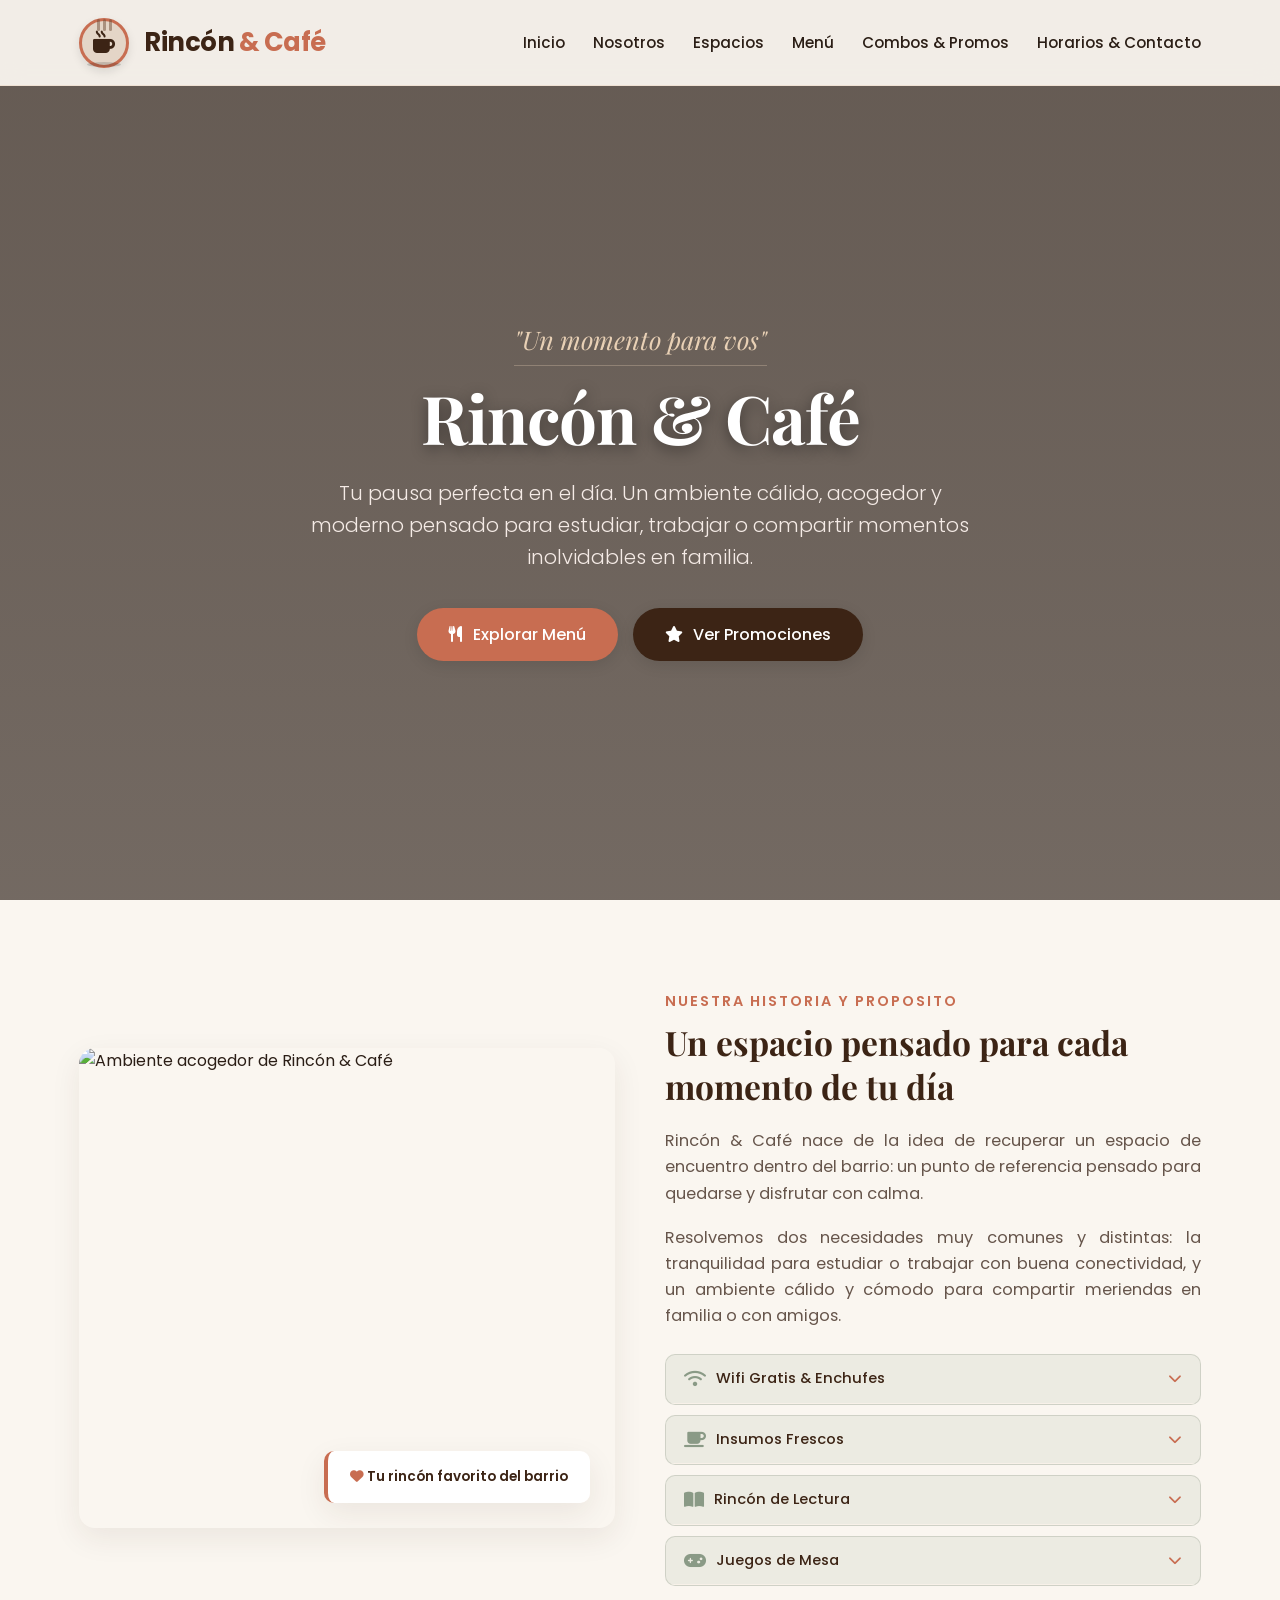
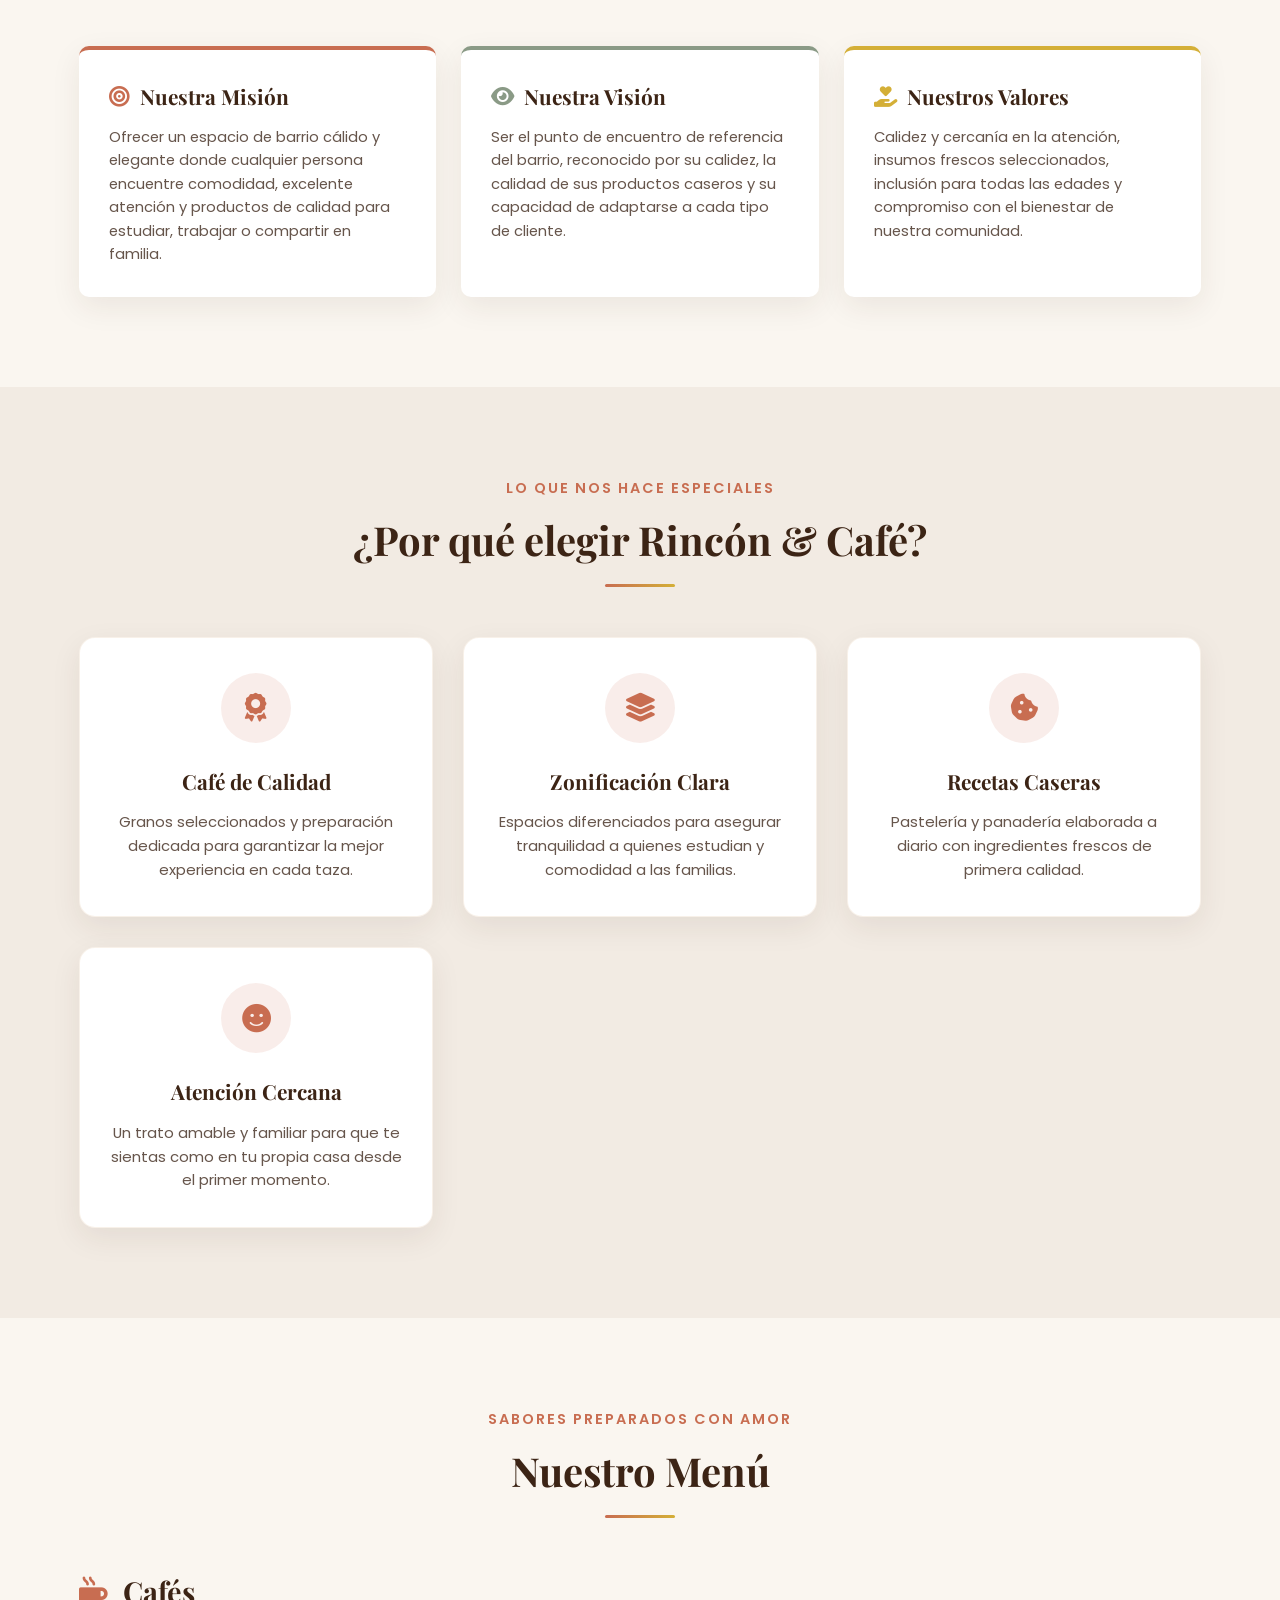
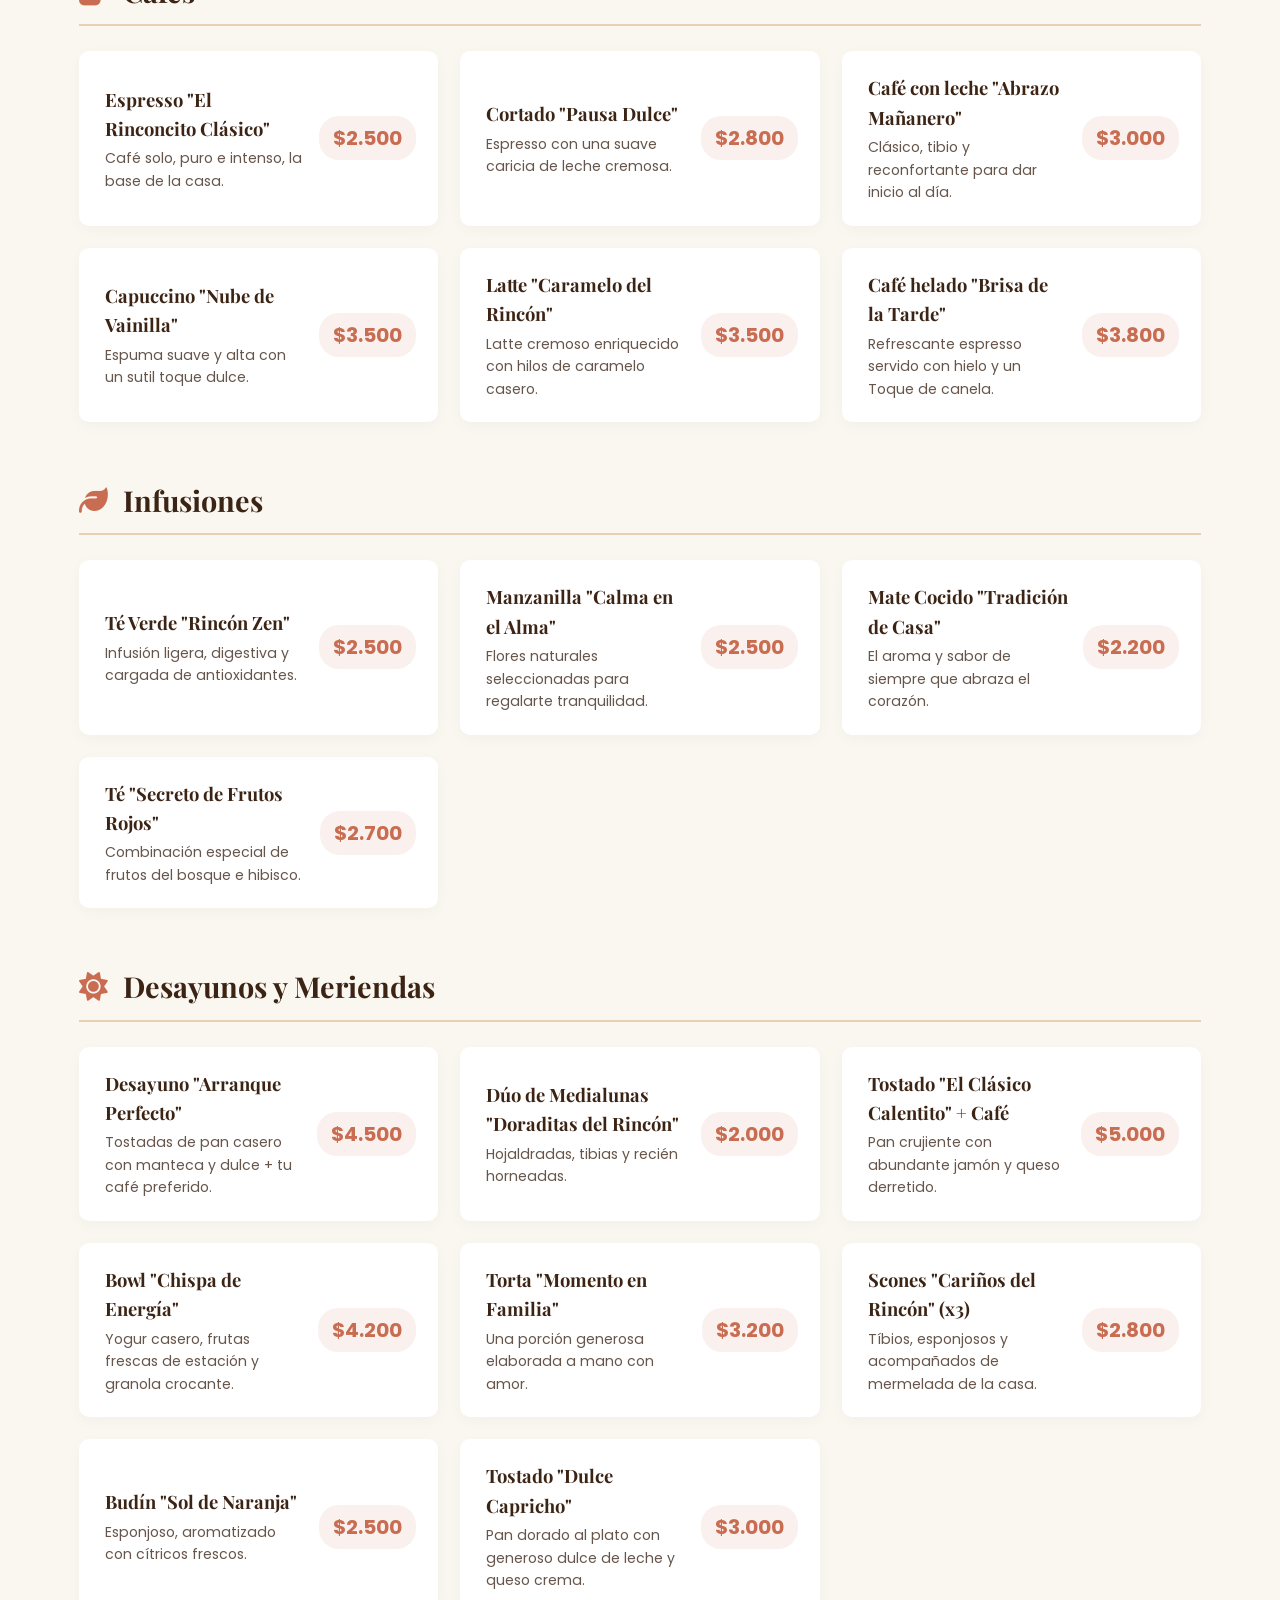
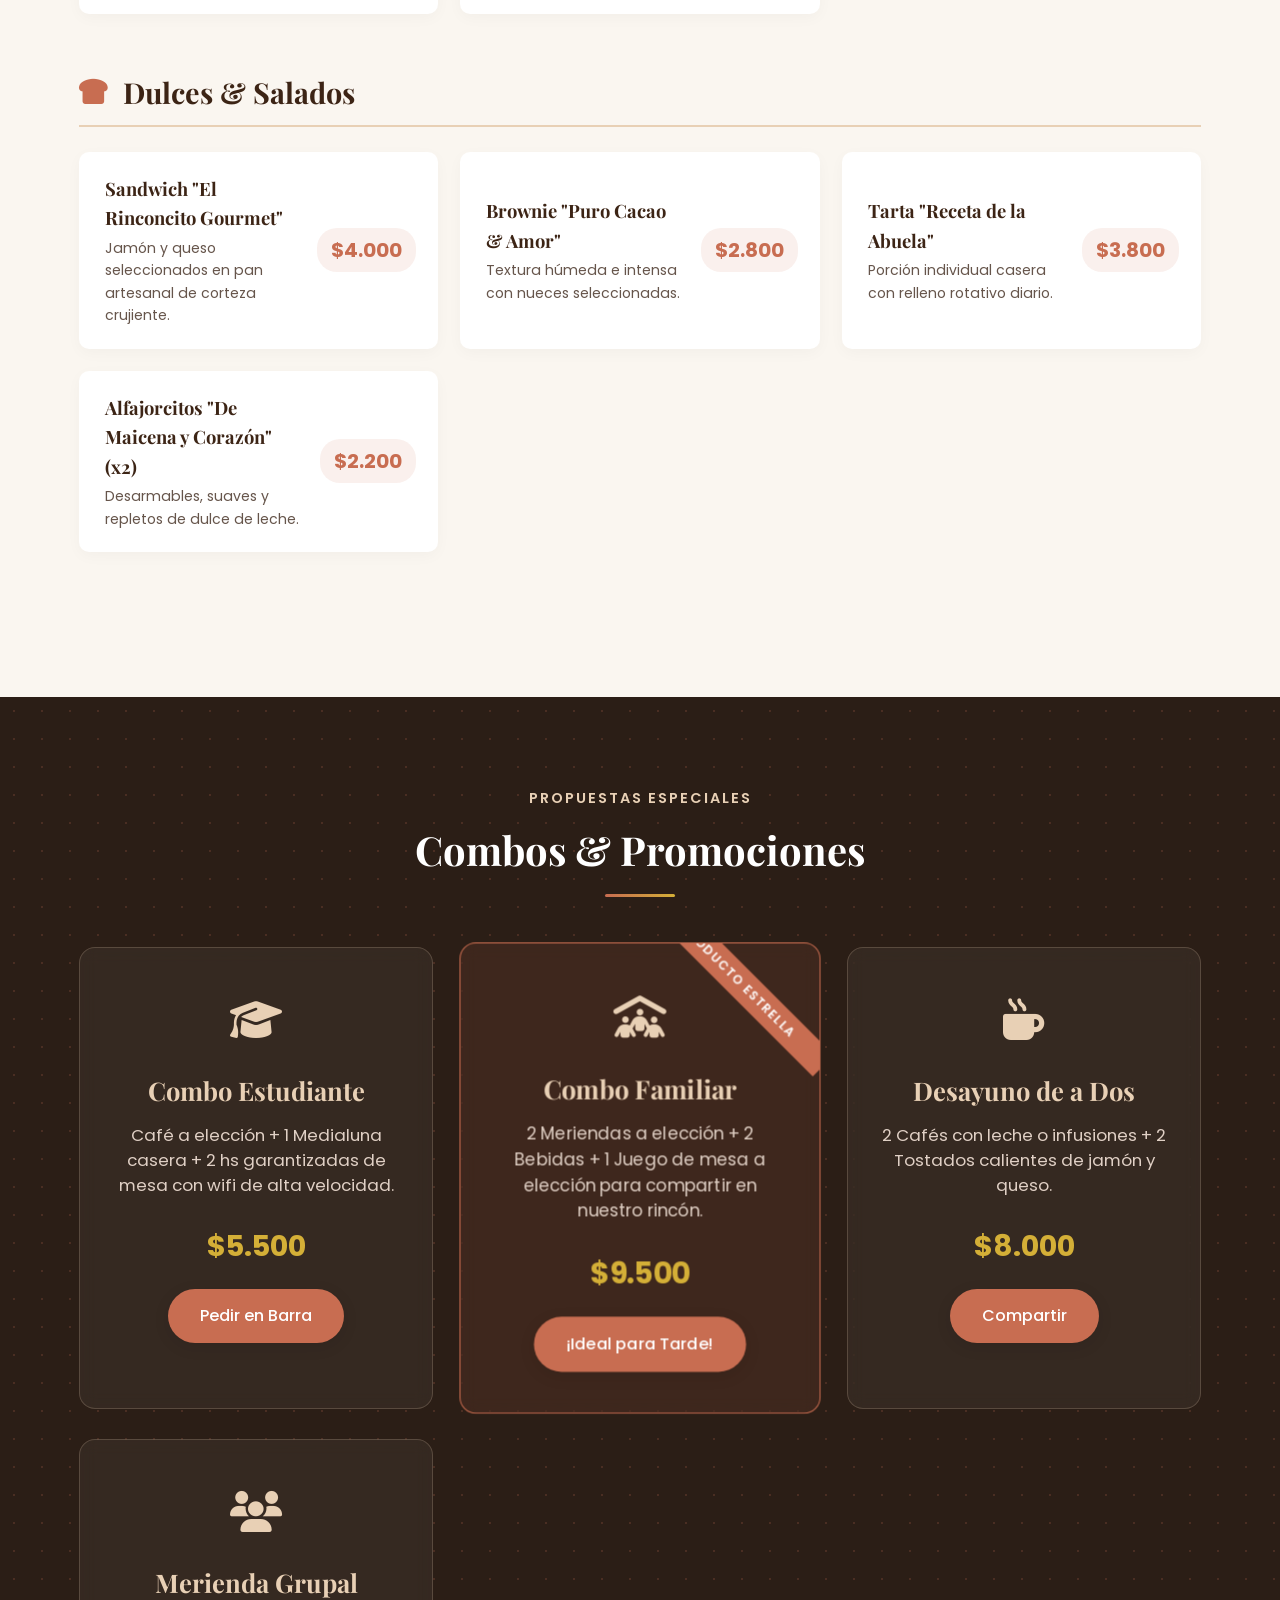
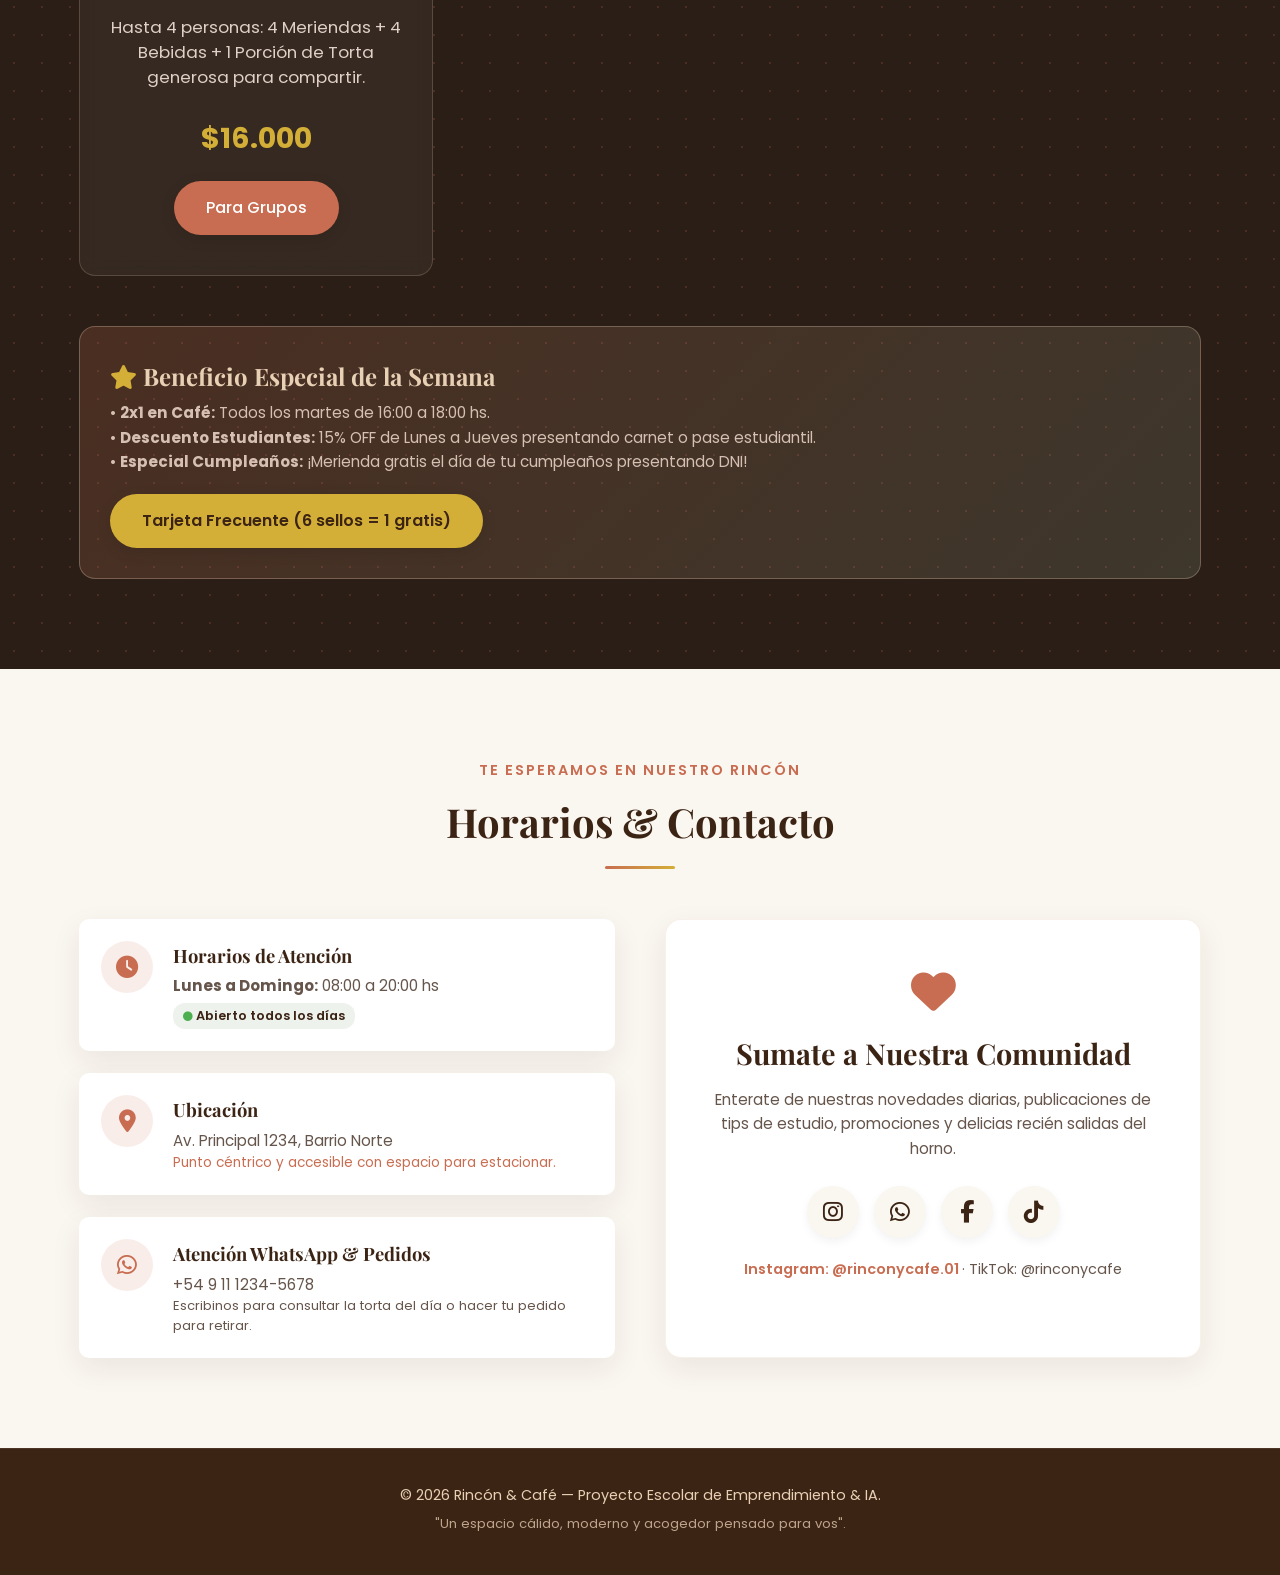
==== commit a7f256ab: "Rename index.html.html to index.html" ====
--- a/index.html
+++ b/index.html
@@ -1638,7 +1638,7 @@
                     <p>Enterate de nuestras novedades diarias, publicaciones de tips de estudio, promociones y delicias recién salidas del horno.</p>
                     
                     <div class="social-links">
-                        <a href="#" target="_blank" class="social-btn" title="Instagram: @rinconycafe (editar enlace real)">
+                        <a href="https://www.instagram.com/rinconycafe.01/" target="_blank" rel="noopener" class="social-btn" title="Instagram: @rinconycafe.01">
                             <i class="fa-brands fa-instagram"></i>
                         </a>
                         <a href="#" target="_blank" class="social-btn" title="WhatsApp (editar enlace real)">
@@ -1647,12 +1647,12 @@
                         <a href="#" target="_blank" class="social-btn" title="Facebook (editar enlace real)">
                             <i class="fa-brands fa-facebook-f"></i>
                         </a>
-                        <a href="#" target="_blank" class="social-btn" title="TikTok (editar enlace real)">
+                        <a href="https://www.tiktok.com/@rinconycafe?is_from_webapp=1&amp;sender_device=pc" target="_blank" rel="noopener" class="social-btn" title="TikTok: @rinconycafe">
                             <i class="fa-brands fa-tiktok"></i>
                         </a>
                     </div>
                     <p style="margin-top: 20px; font-size: 0.9rem; color: var(--terracota); font-weight: 600;">
-                        Instagram: @rinconycafe <span style="font-weight:400; color:var(--text-muted);">(editar por el usuario real)</span>
+                        Instagram: @rinconycafe.01 <span style="font-weight:400; color:var(--text-muted);">· TikTok: @rinconycafe</span>
                     </p>
                 </div>
             </div>
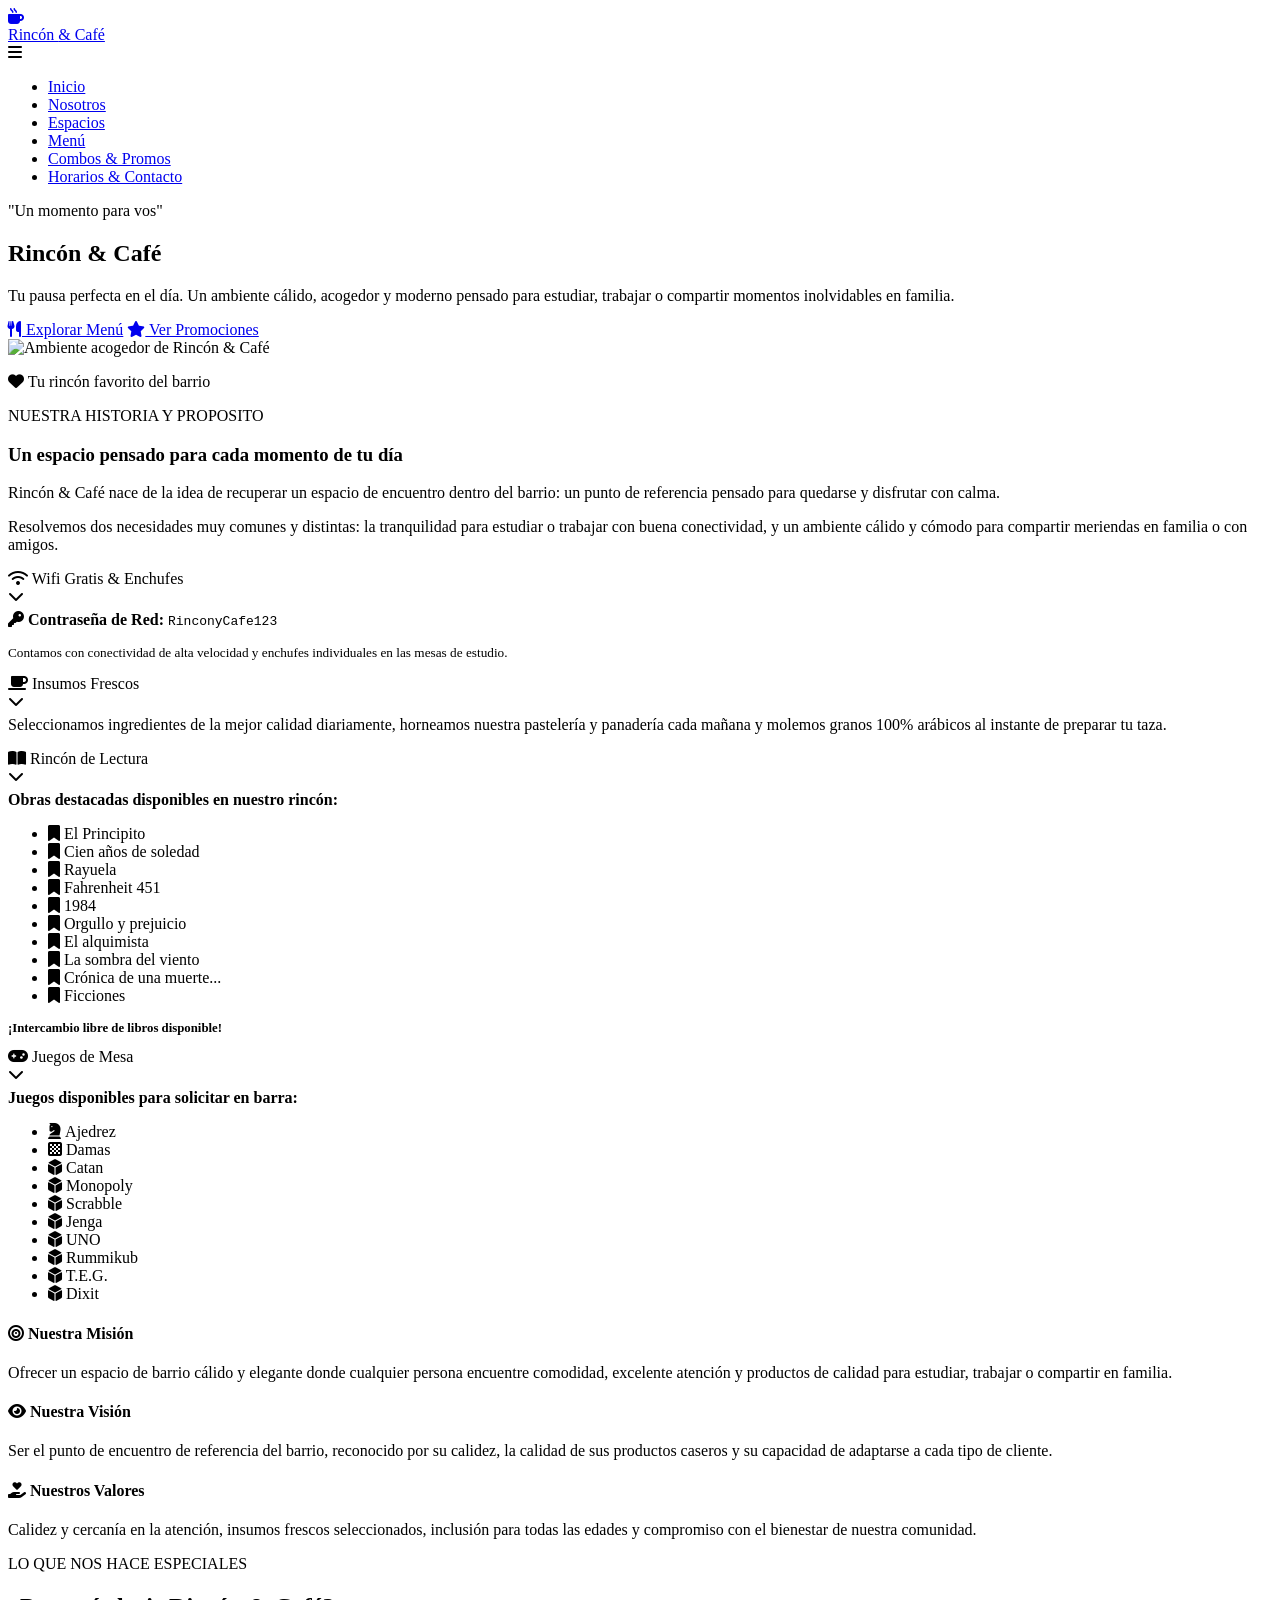
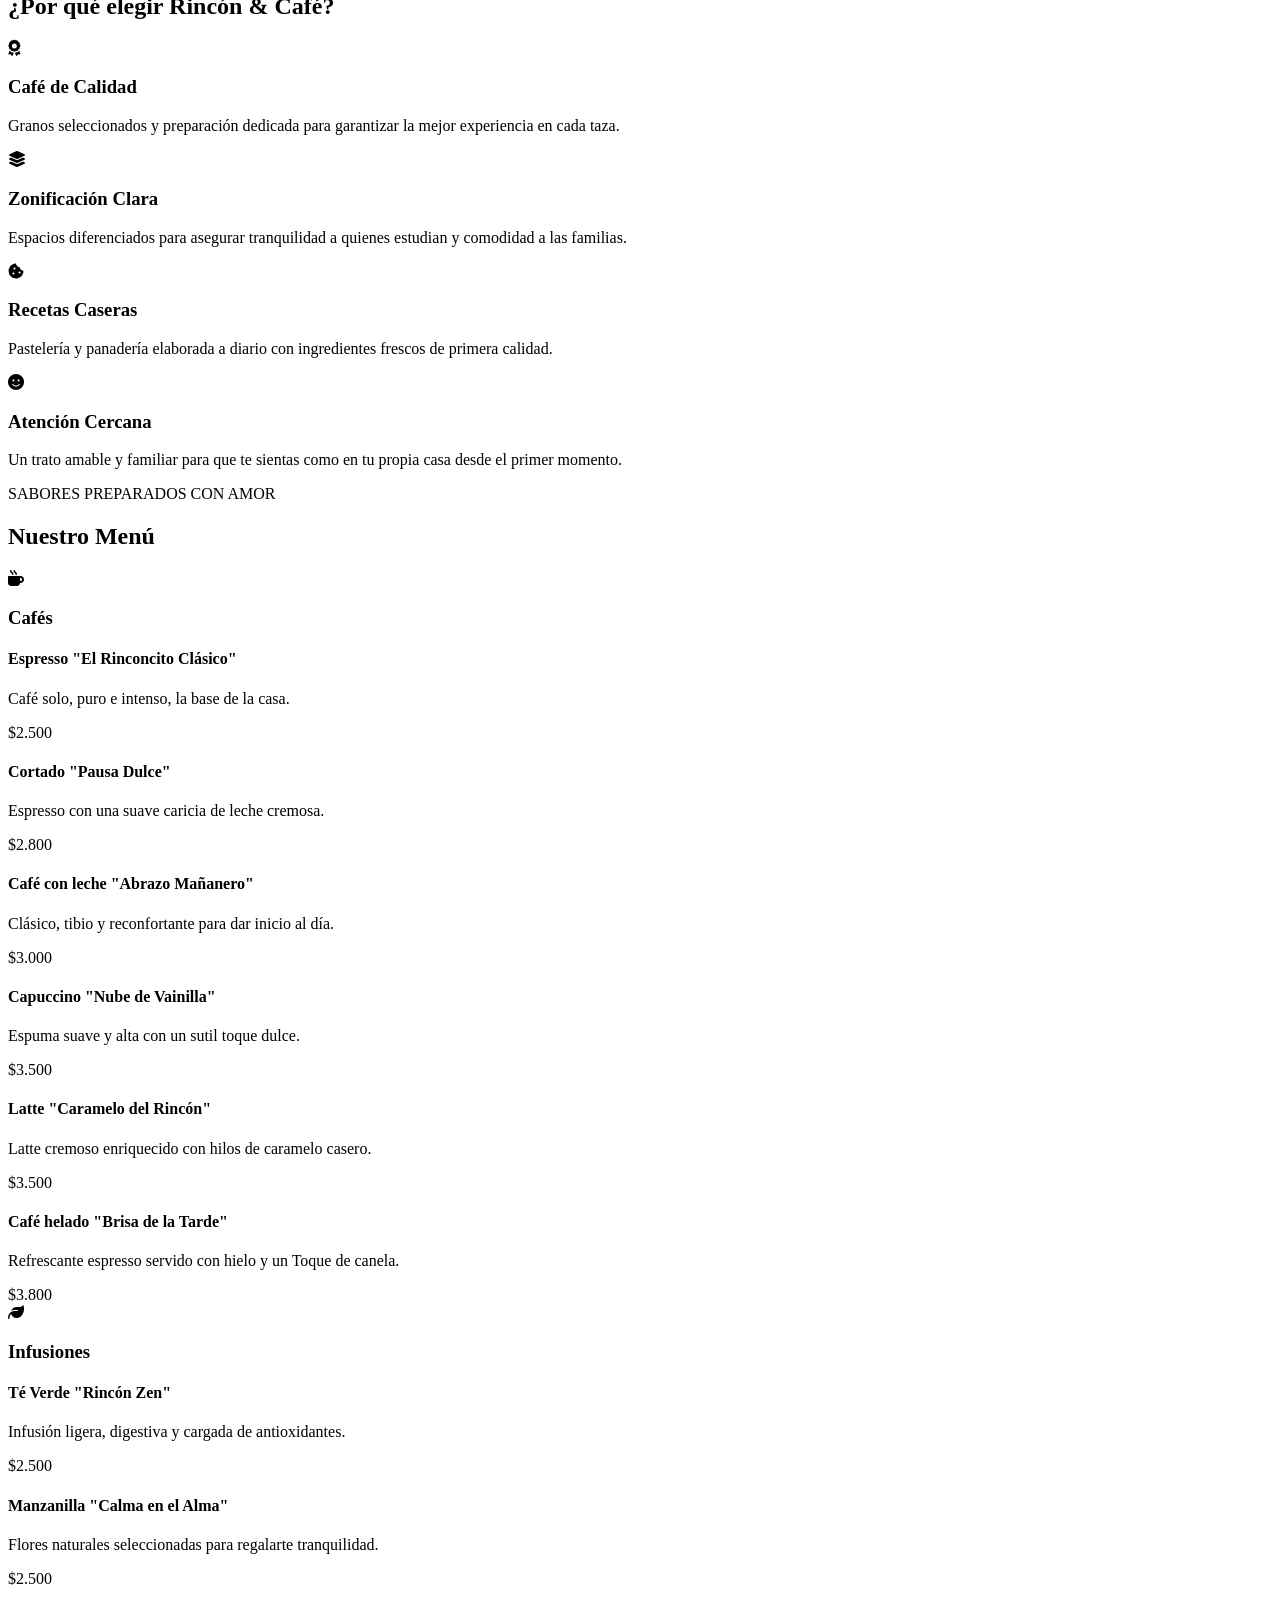
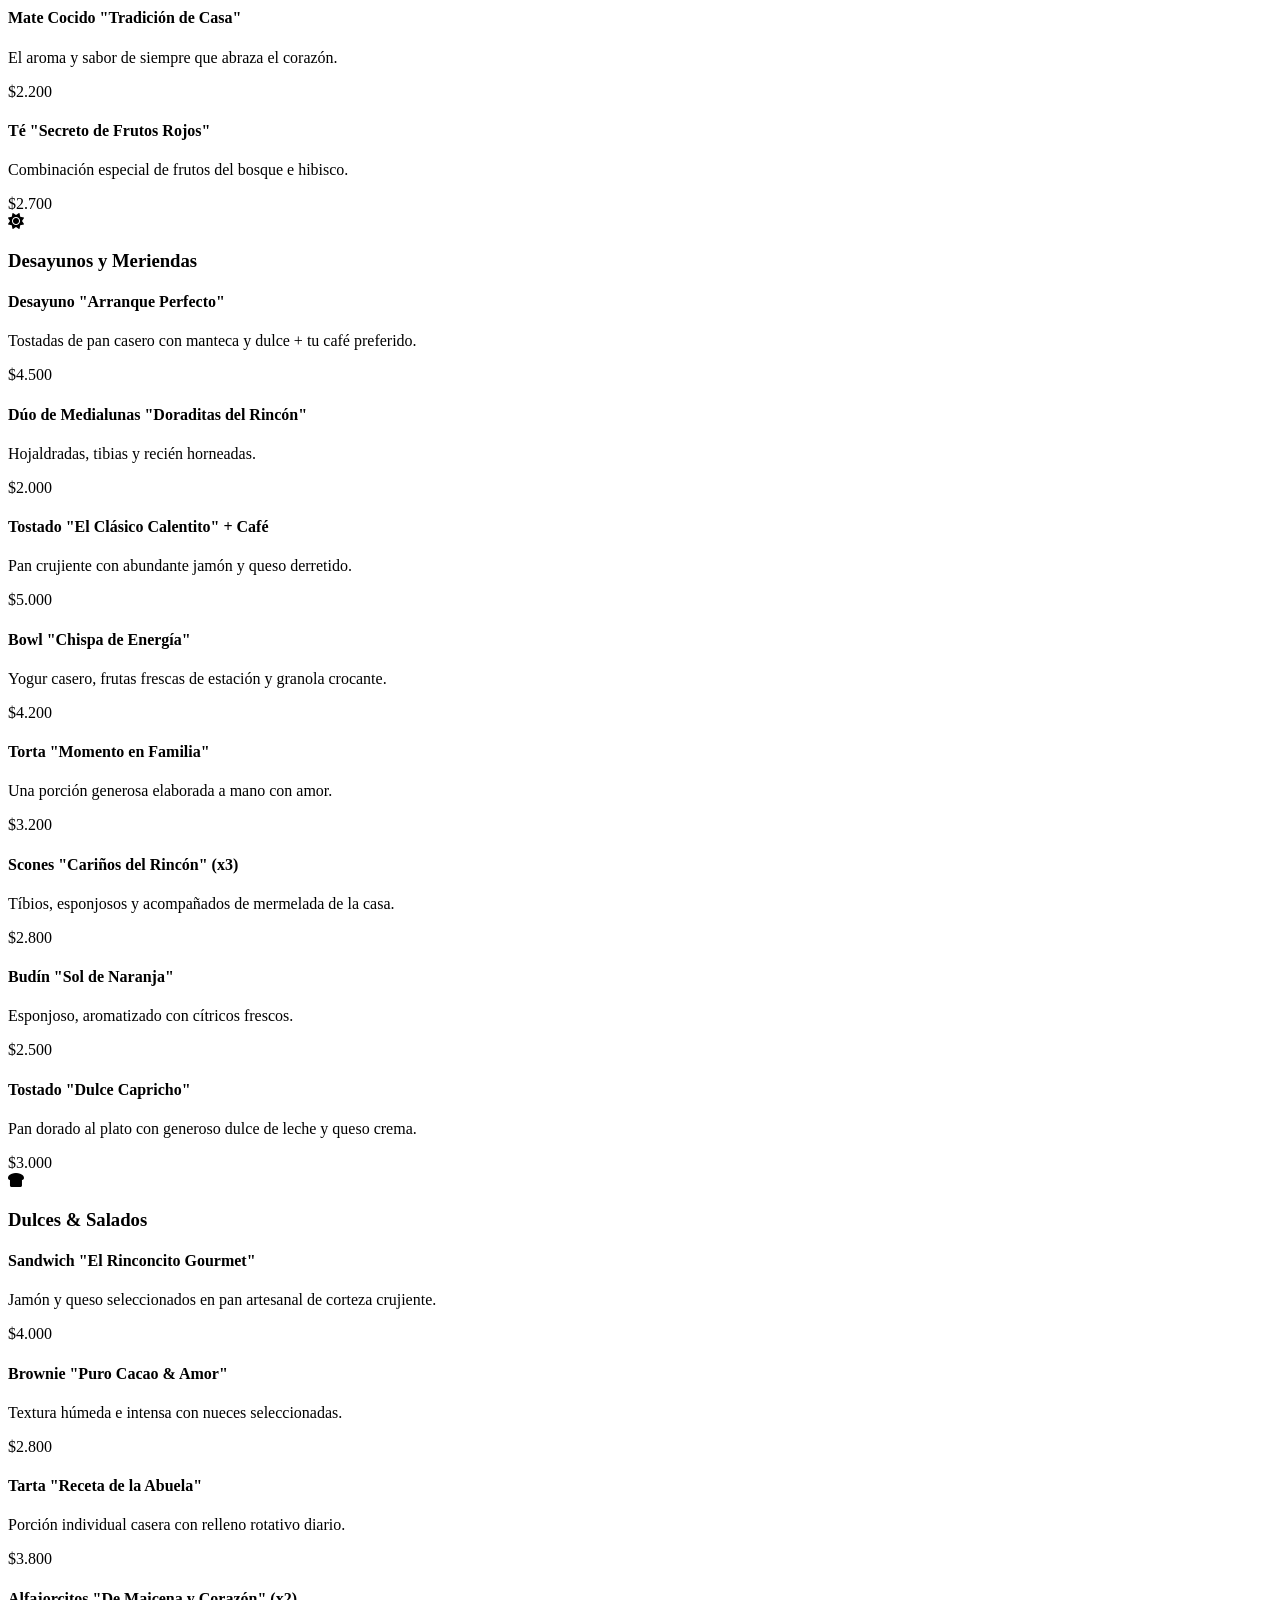
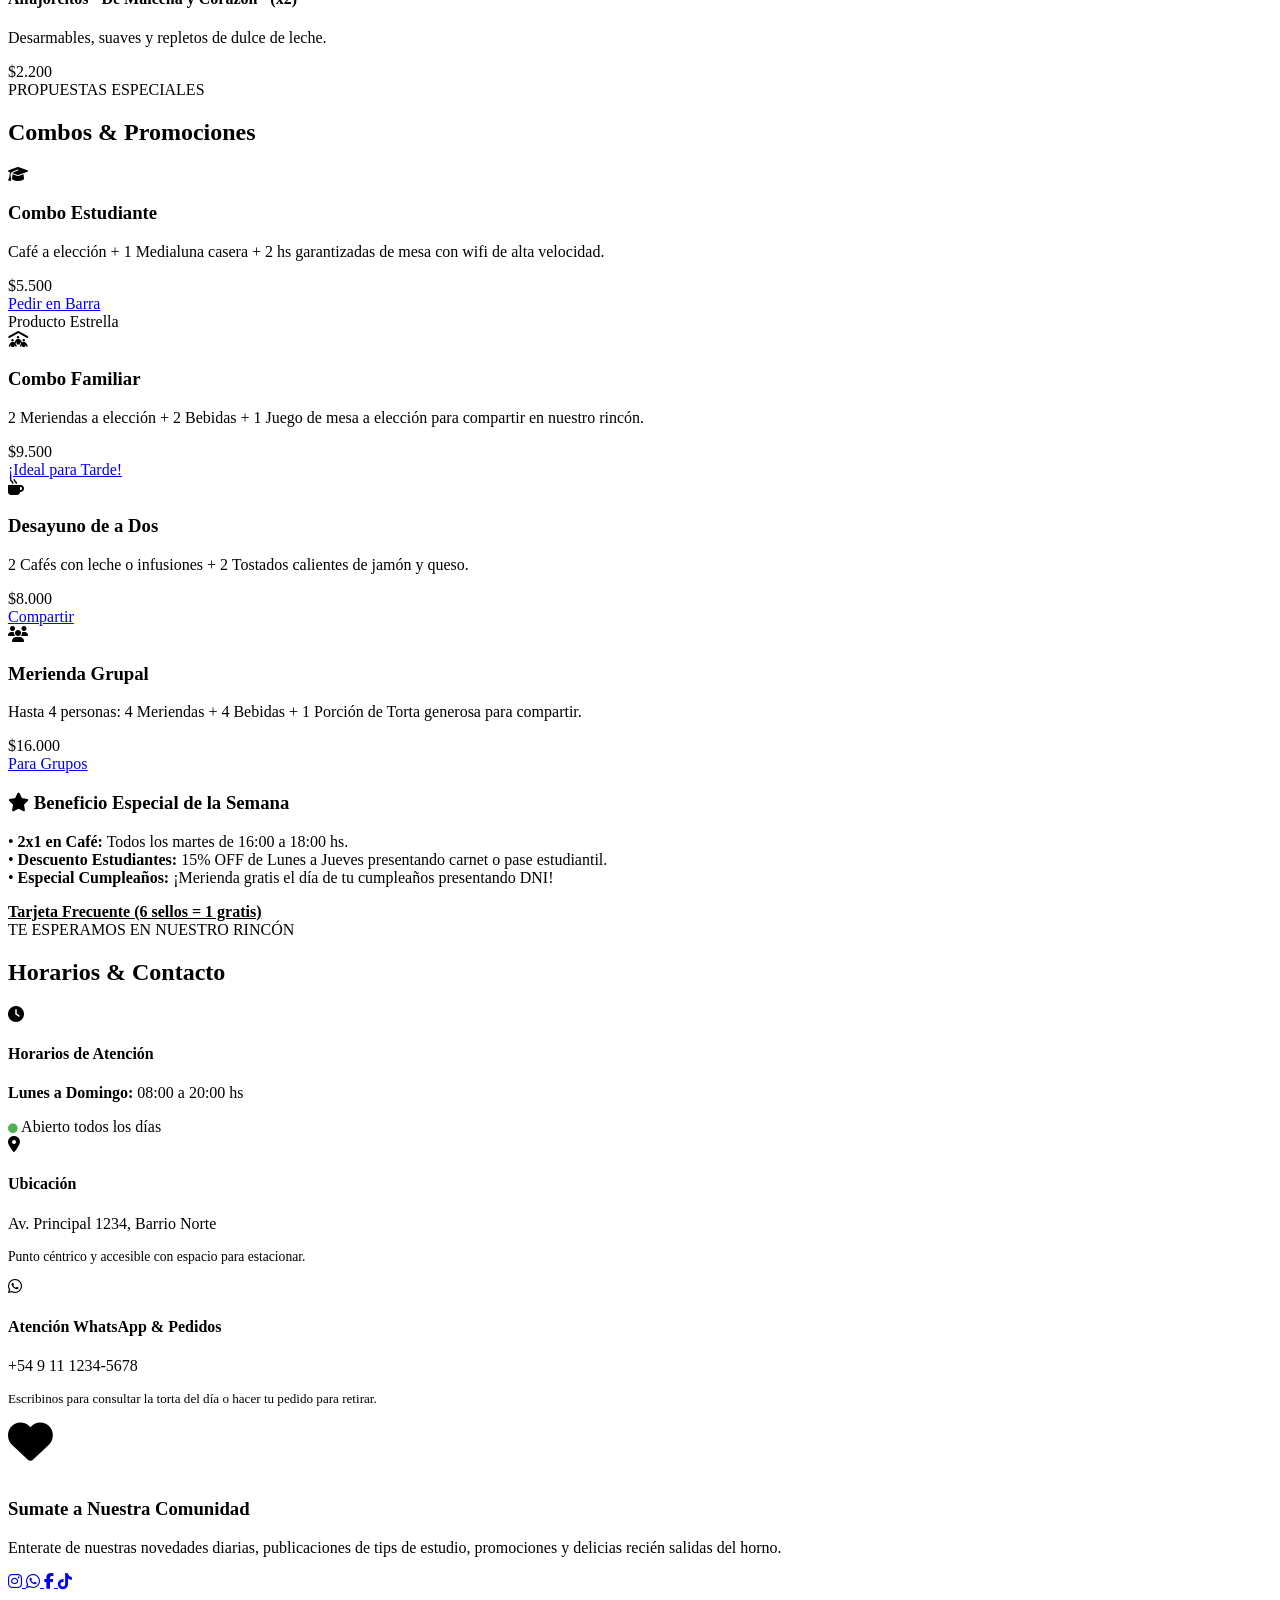
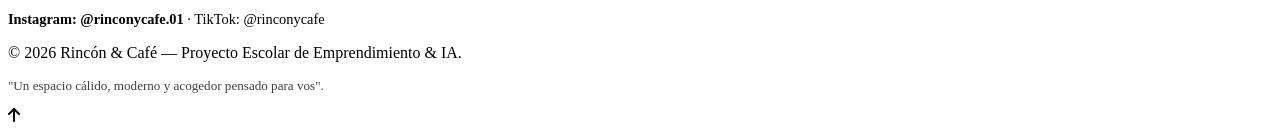
==== commit d041c11b: "Update index.html" ====
--- a/index.html
+++ b/index.html
@@ -8,1094 +8,14 @@
     <link rel="preconnect" href="https://fonts.googleapis.com">
     <link rel="preconnect" href="https://fonts.gstatic.com" crossorigin>
     <link href="https://fonts.googleapis.com/css2?family=Playfair+Display:ital,wght@0,500;0,600;0,700;1,400&family=Poppins:wght@300;400;500;600&display=swap" rel="stylesheet">
+
     <!-- FontAwesome for Icons -->
     <link rel="stylesheet" href="https://cdnjs.cloudflare.com/ajax/libs/font-awesome/6.4.0/css/all.min.css">
+
+    <!-- CSS principal -->
+    <link rel="stylesheet" href="./styles.css">
+</head>
     
-    <style>
-        /* ==========================================================================
-           1. VARIABLES & REGLAS GENERALES
-           ========================================================================== */
-        :root {
-            --primary-dark: #3c2415;     /* Marrón café intenso */
-            --primary-medium: #6f4e37;   /* Marrón café mediano */
-            --terracota: #c86d51;        /* Terracota principal */
-            --accent-warm: #c88a58;      /* Tono tierra cálido */
-            --accent-light: #e8d0b5;     /* Beige claro */
-            --sage-green: #8a9a86;       /* Verde salvia */
-            --sage-light: #eef2ed;       /* Verde salvia suave */
-            --gold-matte: #d4af37;       /* Dorado mate para detalles */
-            --bg-cream: #faf6f0;         /* Crema de fondo suave */
-            --bg-card: #ffffff;          /* Blanco para tarjetas */
-            --text-dark: #2b1e16;        /* Texto principal */
-            --text-muted: #66554b;       /* Texto secundario */
-            --shadow-soft: 0 10px 30px rgba(60, 36, 21, 0.08);
-            --shadow-hover: 0 18px 40px rgba(60, 36, 21, 0.16);
-            --radius-lg: 16px;
-            --radius-md: 10px;
-            --radius-sm: 6px;
-            --transition: all 0.35s cubic-bezier(0.25, 0.8, 0.25, 1);
-        }
-
-        * {
-            margin: 0;
-            padding: 0;
-            box-sizing: border-box;
-        }
-
-        html {
-            scroll-behavior: smooth;
-            font-size: 16px;
-        }
-
-        body {
-            font-family: 'Poppins', sans-serif;
-            background-color: var(--bg-cream);
-            color: var(--text-dark);
-            line-height: 1.6;
-            overflow-x: hidden;
-        }
-
-        h1, h2, h3, h4, .brand-font {
-            font-family: 'Playfair Display', serif;
-        }
-
-        a {
-            text-decoration: none;
-            color: inherit;
-        }
-
-        ul {
-            list-style: none;
-        }
-
-        img {
-            max-width: 100%;
-            height: auto;
-            display: block;
-        }
-
-        .container {
-            width: 90%;
-            max-width: 1200px;
-            margin: 0 auto;
-            padding: 0 15px;
-        }
-
-        .section-padding {
-            padding: 90px 0;
-        }
-
-        .section-header {
-            text-align: center;
-            max-width: 750px;
-            margin: 0 auto 50px auto;
-        }
-
-        .section-subtitle {
-            color: var(--terracota);
-            font-weight: 600;
-            text-transform: uppercase;
-            letter-spacing: 2px;
-            font-size: 0.9rem;
-            margin-bottom: 8px;
-            display: block;
-        }
-
-        .section-title {
-            font-size: 2.5rem;
-            color: var(--primary-dark);
-            position: relative;
-            padding-bottom: 15px;
-        }
-
-        .section-title::after {
-            content: '';
-            position: absolute;
-            bottom: 0;
-            left: 50%;
-            transform: translateX(-50%);
-            width: 70px;
-            height: 3px;
-            background: linear-gradient(90deg, var(--terracota), var(--gold-matte));
-            border-radius: 2px;
-        }
-
-        .btn {
-            display: inline-flex;
-            align-items: center;
-            justify-content: center;
-            gap: 10px;
-            padding: 14px 32px;
-            border-radius: 30px;
-            font-weight: 500;
-            font-size: 1rem;
-            cursor: pointer;
-            transition: var(--transition);
-            border: none;
-            box-shadow: 0 4px 15px rgba(0,0,0,0.1);
-        }
-
-        .btn-primary {
-            background-color: var(--terracota);
-            color: #ffffff;
-        }
-
-        .btn-primary:hover {
-            background-color: #b55a3f;
-            transform: translateY(-3px);
-            box-shadow: 0 8px 25px rgba(200, 109, 81, 0.35);
-        }
-
-        .btn-secondary {
-            background-color: var(--primary-dark);
-            color: #ffffff;
-        }
-
-        .btn-secondary:hover {
-            background-color: var(--primary-medium);
-            transform: translateY(-3px);
-            box-shadow: 0 8px 25px rgba(60, 36, 21, 0.3);
-        }
-
-        .badge-tag {
-            background-color: rgba(200, 109, 81, 0.12);
-            color: var(--terracota);
-            padding: 4px 12px;
-            border-radius: 20px;
-            font-size: 0.8rem;
-            font-weight: 600;
-            display: inline-block;
-        }
-
-        /* ==========================================================================
-           2. ANIMACIONES Y EFECTOS
-           ========================================================================== */
-        .reveal {
-            opacity: 0;
-            transform: translateY(30px);
-            transition: opacity 0.8s ease-out, transform 0.8s ease-out;
-        }
-
-        .reveal.active {
-            opacity: 1;
-            transform: translateY(0);
-        }
-
-        @keyframes float {
-            0% { transform: translateY(0px); }
-            50% { transform: translateY(-8px); }
-            100% { transform: translateY(0px); }
-        }
-
-        .floating {
-            animation: float 4s ease-in-out infinite;
-        }
-
-        /* ==========================================================================
-           3. HEADER & NAVEGACIÓN (CON PLATITO DE TÉ Y VAPOR DE CAFÉ)
-           ========================================================================== */
-        header {
-            position: fixed;
-            top: 0;
-            left: 0;
-            width: 100%;
-            z-index: 1000;
-            transition: var(--transition);
-            background-color: rgba(250, 246, 240, 0.95);
-            backdrop-filter: blur(10px);
-            border-bottom: 1px solid rgba(232, 208, 181, 0.4);
-        }
-
-        header.scrolled {
-            box-shadow: 0 4px 20px rgba(60, 36, 21, 0.08);
-            height: 75px;
-        }
-
-        .navbar {
-            display: flex;
-            justify-content: space-between;
-            align-items: center;
-            height: 85px;
-            transition: var(--transition);
-        }
-
-        header.scrolled .navbar {
-            height: 75px;
-        }
-
-        .logo-container {
-            display: flex;
-            align-items: center;
-            gap: 15px;
-            cursor: pointer;
-        }
-
-        /* PLATITO DE TÉ Y ANIMACIÓN DE LOGO */
-        .saucer-base {
-            width: 50px;
-            height: 50px;
-            background: #e4d5c7;
-            border: 3px solid var(--terracota);
-            border-radius: 50%;
-            display: flex;
-            align-items: center;
-            justify-content: center;
-            position: relative;
-            box-shadow: 0 4px 10px rgba(0,0,0,0.1);
-            transition: var(--transition);
-        }
-
-        .saucer-base::after {
-            content: '';
-            position: absolute;
-            bottom: -2px;
-            width: 34px;
-            height: 5px;
-            background: rgba(0,0,0,0.15);
-            border-radius: 50%;
-            z-index: 0;
-        }
-
-        .logo-container:hover .saucer-base {
-            transform: rotate(10deg) scale(1.05);
-        }
-
-        .logo-icon-box {
-            position: relative;
-            z-index: 2;
-            font-size: 1.4rem;
-            color: var(--primary-dark);
-            display: flex;
-            align-items: center;
-            justify-content: center;
-        }
-
-        /* VAPOR ANIMADO PARA EL CAFÉ */
-        .steam-container {
-            position: absolute;
-            top: -12px;
-            display: flex;
-            gap: 3px;
-        }
-
-        .steam {
-            width: 3px;
-            height: 12px;
-            background: rgba(111, 78, 55, 0.5);
-            border-radius: 3px;
-            animation: steamAnim 1.8s infinite ease-out;
-        }
-
-        .steam:nth-child(2) { animation-delay: 0.4s; }
-        .steam:nth-child(3) { animation-delay: 0.8s; }
-
-        @keyframes steamAnim {
-            0% { transform: translateY(0) scaleX(1); opacity: 0; }
-            50% { opacity: 0.8; }
-            100% { transform: translateY(-14px) scaleX(2); opacity: 0; }
-        }
-
-        .logo-text {
-            font-size: 1.6rem;
-            font-weight: 700;
-            color: var(--primary-dark);
-            letter-spacing: -0.5px;
-        }
-
-        .logo-text span {
-            color: var(--terracota);
-        }
-
-        .nav-menu {
-            display: flex;
-            gap: 28px;
-        }
-
-        .nav-link {
-            font-weight: 500;
-            color: var(--text-dark);
-            position: relative;
-            padding: 5px 0;
-            transition: var(--transition);
-            font-size: 0.95rem;
-        }
-
-        .nav-link::after {
-            content: '';
-            position: absolute;
-            bottom: 0;
-            left: 0;
-            width: 0%;
-            height: 2px;
-            background-color: var(--terracota);
-            transition: var(--transition);
-        }
-
-        .nav-link:hover {
-            color: var(--terracota);
-        }
-
-        .nav-link:hover::after {
-            width: 100%;
-        }
-
-        .menu-toggle {
-            display: none;
-            font-size: 1.5rem;
-            color: var(--primary-dark);
-            cursor: pointer;
-        }
-
-        /* ==========================================================================
-           4. INICIO (HERO SECTION)
-           ========================================================================== */
-        #inicio {
-            min-height: 100vh;
-            background: linear-gradient(rgba(43, 30, 22, 0.72), rgba(43, 30, 22, 0.65)), 
-                        url('https://images.unsplash.com/photo-1501339847302-ac426a4a7cbb?q=80&w=1920&auto=format&fit=crop') center/cover no-repeat;
-            display: flex;
-            align-items: center;
-            justify-content: center;
-            text-align: center;
-            color: #ffffff;
-            padding-top: 80px;
-            position: relative;
-        }
-
-        .hero-content {
-            max-width: 850px;
-            padding: 20px;
-            animation: fadeIn 1.2s ease-out;
-        }
-
-        .hero-subtitle {
-            font-size: 1.6rem;
-            font-style: italic;
-            color: var(--accent-light);
-            margin-bottom: 15px;
-            font-family: 'Playfair Display', serif;
-            display: inline-block;
-            border-bottom: 1px solid rgba(232, 208, 181, 0.3);
-            padding-bottom: 5px;
-        }
-
-        .hero-title {
-            font-size: 4.2rem;
-            font-weight: 700;
-            line-height: 1.1;
-            margin-bottom: 22px;
-            text-shadow: 0 4px 15px rgba(0,0,0,0.4);
-            letter-spacing: -1px;
-        }
-
-        .hero-description {
-            font-size: 1.25rem;
-            margin-bottom: 35px;
-            font-weight: 300;
-            color: #f5ebe6;
-            max-width: 700px;
-            margin-left: auto;
-            margin-right: auto;
-        }
-
-        .hero-buttons {
-            display: flex;
-            gap: 15px;
-            justify-content: center;
-            flex-wrap: wrap;
-        }
-
-        /* ==========================================================================
-           5. SOBRE NOSOTROS (Nuestra Historia, Propósito, Chips Desplegables)
-           ========================================================================== */
-        #nosotros {
-            background-color: var(--bg-cream);
-        }
-
-        .about-grid {
-            display: grid;
-            grid-template-columns: 1fr 1fr;
-            gap: 50px;
-            align-items: center;
-        }
-
-        .about-image {
-            position: relative;
-            border-radius: var(--radius-lg);
-            overflow: hidden;
-            box-shadow: var(--shadow-soft);
-        }
-
-        .about-image img {
-            width: 100%;
-            height: 480px;
-            object-fit: cover;
-            transition: var(--transition);
-        }
-
-        .about-image:hover img {
-            transform: scale(1.04);
-        }
-
-        .about-badge-floating {
-            position: absolute;
-            bottom: 25px;
-            right: 25px;
-            background: rgba(255, 255, 255, 0.95);
-            backdrop-filter: blur(5px);
-            padding: 15px 22px;
-            border-radius: var(--radius-md);
-            box-shadow: var(--shadow-soft);
-            border-left: 4px solid var(--terracota);
-        }
-
-        .about-badge-floating p {
-            font-size: 0.85rem;
-            font-weight: 600;
-            color: var(--primary-dark);
-            margin: 0;
-        }
-
-        .about-text h3 {
-            font-size: 2.1rem;
-            color: var(--primary-dark);
-            margin-bottom: 20px;
-            line-height: 1.3;
-        }
-
-        .about-text p {
-            color: var(--text-muted);
-            margin-bottom: 18px;
-            font-size: 1.02rem;
-            text-align: justify;
-        }
-
-        /* CHIPS INTERACTIVOS COMPACTOS CON DESPLIEGUE CONTINUO */
-        .interactive-chips-grid {
-            display: flex;
-            flex-direction: column;
-            gap: 10px;
-            margin-top: 25px;
-        }
-
-        .chip-interactive-item {
-            background-color: rgba(138, 154, 134, 0.12);
-            border: 1px solid rgba(138, 154, 134, 0.3);
-            border-radius: var(--radius-md);
-            overflow: hidden;
-            transition: var(--transition);
-        }
-
-        .chip-interactive-item:hover {
-            border-color: var(--terracota);
-            box-shadow: var(--shadow-soft);
-        }
-
-        .chip-header {
-            padding: 12px 18px;
-            display: flex;
-            align-items: center;
-            justify-content: space-between;
-            font-size: 0.92rem;
-            font-weight: 500;
-            color: var(--primary-dark);
-            cursor: pointer;
-            user-select: none;
-        }
-
-        .chip-header:focus-visible {
-            outline: 2px solid var(--terracota);
-            outline-offset: -2px;
-        }
-
-        .chip-header-content {
-            display: flex;
-            align-items: center;
-            gap: 10px;
-        }
-
-        .chip-header i.icon-left {
-            color: var(--sage-green);
-            font-size: 1.1rem;
-        }
-
-        .chip-header i.arrow-icon {
-            font-size: 0.85rem;
-            color: var(--terracota);
-            transition: transform 0.3s ease;
-        }
-
-        .chip-interactive-item.active .arrow-icon {
-            transform: rotate(180deg);
-        }
-
-        .chip-dropdown-content {
-            max-height: 0;
-            overflow: hidden;
-            transition: max-height 0.4s cubic-bezier(0, 1, 0, 1), padding 0.3s ease;
-            background: #ffffff;
-            font-size: 0.88rem;
-            color: var(--text-muted);
-            border-top: 1px solid rgba(232, 208, 181, 0.3);
-            padding: 0 18px;
-        }
-
-        .chip-interactive-item.active .chip-dropdown-content {
-            max-height: 500px;
-            padding: 14px 18px;
-            transition: max-height 0.5s ease-in, padding 0.3s ease;
-        }
-
-        .chip-list-mini {
-            display: grid;
-            grid-template-columns: repeat(auto-fill, minmax(140px, 1fr));
-            gap: 8px;
-            margin-top: 8px;
-        }
-
-        .chip-list-mini li {
-            background: var(--bg-cream);
-            padding: 5px 10px;
-            border-radius: var(--radius-sm);
-            font-size: 0.82rem;
-            display: flex;
-            align-items: center;
-            gap: 6px;
-            border-left: 2px solid var(--terracota);
-        }
-
-        /* Misión, Visión, Valores Cards */
-        .identity-cards {
-            display: grid;
-            grid-template-columns: repeat(auto-fit, minmax(280px, 1fr));
-            gap: 25px;
-            margin-top: 60px;
-        }
-
-        .identity-card {
-            background: var(--bg-card);
-            padding: 30px;
-            border-radius: var(--radius-md);
-            border-top: 4px solid var(--terracota);
-            box-shadow: var(--shadow-soft);
-            transition: var(--transition);
-        }
-
-        .identity-card:nth-child(2) {
-            border-top-color: var(--sage-green);
-        }
-
-        .identity-card:nth-child(3) {
-            border-top-color: var(--gold-matte);
-        }
-
-        .identity-card:hover {
-            transform: translateY(-6px);
-            box-shadow: var(--shadow-hover);
-        }
-
-        .identity-card h4 {
-            font-size: 1.3rem;
-            color: var(--primary-dark);
-            margin-bottom: 12px;
-            display: flex;
-            align-items: center;
-            gap: 10px;
-        }
-
-        .identity-card p {
-            font-size: 0.92rem;
-            color: var(--text-muted);
-        }
-
-        /* ==========================================================================
-           6. POR QUÉ ELEGIRNOS & ESPACIOS DEL LOCAL (Con sus 4 Cuadritos)
-           ========================================================================== */
-        #elegirnos {
-            background-color: #f2ebe3;
-        }
-
-        .features-grid {
-            display: grid;
-            grid-template-columns: repeat(auto-fit, minmax(260px, 1fr));
-            gap: 30px;
-        }
-
-        .feature-card {
-            background: var(--bg-card);
-            padding: 35px 25px;
-            border-radius: var(--radius-lg);
-            text-align: center;
-            box-shadow: var(--shadow-soft);
-            transition: var(--transition);
-            border: 1px solid rgba(232, 208, 181, 0.3);
-            position: relative;
-            overflow: hidden;
-        }
-
-        .feature-card:hover {
-            transform: translateY(-8px);
-            box-shadow: var(--shadow-hover);
-        }
-
-        .feature-icon {
-            width: 70px;
-            height: 70px;
-            background-color: rgba(200, 109, 81, 0.12);
-            color: var(--terracota);
-            border-radius: 50%;
-            display: flex;
-            align-items: center;
-            justify-content: center;
-            font-size: 1.8rem;
-            margin: 0 auto 22px auto;
-            transition: var(--transition);
-        }
-
-        .feature-card:hover .feature-icon {
-            background-color: var(--terracota);
-            color: #ffffff;
-            transform: scale(1.1);
-        }
-
-        .feature-card h3 {
-            font-size: 1.3rem;
-            color: var(--primary-dark);
-            margin-bottom: 12px;
-        }
-
-        .feature-card p {
-            color: var(--text-muted);
-            font-size: 0.93rem;
-        }
-
-        /* ==========================================================================
-           7. MENÚ (Con Nombres Originales y Cariñosos)
-           ========================================================================== */
-        #menu {
-            background-color: var(--bg-cream);
-        }
-
-        .menu-category {
-            margin-bottom: 55px;
-            transition: var(--transition);
-        }
-
-        .category-header {
-            display: flex;
-            align-items: center;
-            gap: 15px;
-            margin-bottom: 25px;
-            border-bottom: 2px solid var(--accent-light);
-            padding-bottom: 10px;
-        }
-
-        .category-header i {
-            font-size: 1.8rem;
-            color: var(--terracota);
-        }
-
-        .category-header h3 {
-            font-size: 1.8rem;
-            color: var(--primary-dark);
-        }
-
-        .menu-grid {
-            display: grid;
-            grid-template-columns: repeat(auto-fill, minmax(330px, 1fr));
-            gap: 22px;
-        }
-
-        .menu-item {
-            background-color: var(--bg-card);
-            padding: 22px;
-            border-radius: var(--radius-md);
-            box-shadow: 0 4px 15px rgba(0,0,0,0.03);
-            display: flex;
-            justify-content: space-between;
-            align-items: center;
-            transition: var(--transition);
-            border-left: 4px solid transparent;
-            position: relative;
-        }
-
-        .menu-item:hover {
-            border-left-color: var(--terracota);
-            transform: translateX(6px);
-            box-shadow: var(--shadow-soft);
-        }
-
-        .item-info {
-            padding-right: 15px;
-        }
-
-        .item-info h4 {
-            font-size: 1.15rem;
-            color: var(--primary-dark);
-            margin-bottom: 4px;
-        }
-
-        .item-info p {
-            font-size: 0.88rem;
-            color: var(--text-muted);
-        }
-
-        .item-price {
-            font-size: 1.25rem;
-            font-weight: 700;
-            color: var(--terracota);
-            background-color: rgba(200, 109, 81, 0.1);
-            padding: 6px 14px;
-            border-radius: 20px;
-            white-space: nowrap;
-        }
-
-        /* ==========================================================================
-           8. PROMOCIONES & BENEFICIO ESPECIAL
-           ========================================================================== */
-        #promociones {
-            background-color: #2b1e16;
-            color: #ffffff;
-            position: relative;
-            background-image: radial-gradient(rgba(200, 109, 81, 0.2) 1px, transparent 0);
-            background-size: 28px 28px;
-        }
-
-        #promociones .section-title {
-            color: #ffffff;
-        }
-
-        .promo-container {
-            display: grid;
-            grid-template-columns: repeat(auto-fit, minmax(310px, 1fr));
-            gap: 30px;
-            margin-top: 20px;
-        }
-
-        .promo-card {
-            background: rgba(255, 255, 255, 0.05);
-            border: 1px solid rgba(232, 208, 181, 0.2);
-            border-radius: var(--radius-lg);
-            padding: 40px 30px;
-            text-align: center;
-            position: relative;
-            overflow: hidden;
-            transition: var(--transition);
-            backdrop-filter: blur(8px);
-        }
-
-        .promo-card.featured {
-            border-color: var(--terracota);
-            background: rgba(200, 109, 81, 0.12);
-            transform: scale(1.02);
-        }
-
-        .promo-badge {
-            position: absolute;
-            top: 22px;
-            right: -38px;
-            background-color: var(--terracota);
-            color: #ffffff;
-            font-size: 0.75rem;
-            font-weight: 600;
-            padding: 5px 42px;
-            transform: rotate(45deg);
-            text-transform: uppercase;
-            letter-spacing: 1px;
-        }
-
-        .promo-card:hover {
-            transform: translateY(-8px);
-            background: rgba(255, 255, 255, 0.09);
-        }
-
-        .promo-icon {
-            font-size: 2.6rem;
-            color: var(--accent-light);
-            margin-bottom: 15px;
-        }
-
-        .promo-title {
-            font-size: 1.6rem;
-            margin-bottom: 12px;
-            color: var(--accent-light);
-        }
-
-        .promo-desc {
-            font-size: 1.05rem;
-            margin-bottom: 25px;
-            color: #e0d0c5;
-            line-height: 1.5;
-        }
-
-        .promo-price {
-            font-size: 1.8rem;
-            font-weight: 700;
-            color: var(--gold-matte);
-            margin-bottom: 20px;
-        }
-
-        /* Beneficio Especial de la Semana (Banner posterior a los combos) */
-        .loyalty-banner {
-            margin-top: 50px;
-            background: linear-gradient(135deg, rgba(200, 109, 81, 0.2), rgba(138, 154, 134, 0.2));
-            border: 1px solid rgba(232, 208, 181, 0.3);
-            border-radius: var(--radius-lg);
-            padding: 30px;
-            display: flex;
-            align-items: center;
-            justify-content: space-between;
-            gap: 20px;
-            flex-wrap: wrap;
-        }
-
-        .loyalty-content h3 {
-            font-size: 1.5rem;
-            color: var(--accent-light);
-            margin-bottom: 6px;
-        }
-
-        .loyalty-content p {
-            color: #d5c0b3;
-            font-size: 0.95rem;
-        }
-
-        /* ==========================================================================
-           9. HORARIOS & CONTACTO (Formato exacto solicitado)
-           ========================================================================== */
-        #contacto {
-            background-color: var(--bg-cream);
-        }
-
-        .contact-grid {
-            display: grid;
-            grid-template-columns: 1fr 1fr;
-            gap: 50px;
-        }
-
-        .contact-info {
-            display: flex;
-            flex-direction: column;
-            gap: 22px;
-        }
-
-        .contact-item {
-            display: flex;
-            align-items: flex-start;
-            gap: 20px;
-            background: var(--bg-card);
-            padding: 22px;
-            border-radius: var(--radius-md);
-            box-shadow: var(--shadow-soft);
-            transition: var(--transition);
-        }
-
-        .contact-item:hover {
-            transform: translateX(5px);
-        }
-
-        .contact-icon {
-            width: 52px;
-            height: 52px;
-            background-color: rgba(200, 109, 81, 0.12);
-            color: var(--terracota);
-            border-radius: 50%;
-            display: flex;
-            align-items: center;
-            justify-content: center;
-            font-size: 1.4rem;
-            flex-shrink: 0;
-        }
-
-        .contact-details h4 {
-            font-size: 1.15rem;
-            color: var(--primary-dark);
-            margin-bottom: 5px;
-        }
-
-        .contact-details p {
-            color: var(--text-muted);
-            font-size: 0.95rem;
-            line-height: 1.5;
-        }
-
-        .schedule-badge {
-            display: inline-block;
-            background: var(--sage-light);
-            color: var(--primary-dark);
-            padding: 3px 10px;
-            border-radius: 12px;
-            font-size: 0.8rem;
-            font-weight: 600;
-            margin-top: 5px;
-        }
-
-        .social-box {
-            background: var(--bg-card);
-            padding: 40px 35px;
-            border-radius: var(--radius-lg);
-            box-shadow: var(--shadow-soft);
-            text-align: center;
-            display: flex;
-            flex-direction: column;
-            justify-content: center;
-            align-items: center;
-            border: 1px solid rgba(232, 208, 181, 0.3);
-        }
-
-        .social-box h3 {
-            font-size: 1.8rem;
-            color: var(--primary-dark);
-            margin-bottom: 12px;
-        }
-
-        .social-box p {
-            color: var(--text-muted);
-            margin-bottom: 25px;
-            font-size: 0.95rem;
-        }
-
-        .social-links {
-            display: flex;
-            gap: 15px;
-            justify-content: center;
-            flex-wrap: wrap;
-        }
-
-        .social-btn {
-            width: 52px;
-            height: 52px;
-            border-radius: 50%;
-            background-color: var(--bg-cream);
-            color: var(--primary-dark);
-            display: flex;
-            align-items: center;
-            justify-content: center;
-            font-size: 1.4rem;
-            transition: var(--transition);
-            box-shadow: 0 4px 10px rgba(0,0,0,0.05);
-        }
-
-        .social-btn:hover {
-            background-color: var(--terracota);
-            color: #ffffff;
-            transform: translateY(-5px) rotate(8deg);
-        }
-
-        /* ==========================================================================
-           10. FOOTER
-           ========================================================================== */
-        footer {
-            background-color: var(--primary-dark);
-            color: var(--accent-light);
-            text-align: center;
-            padding: 35px 0;
-            font-size: 0.9rem;
-            border-top: 1px solid rgba(255,255,255,0.08);
-        }
-
-        footer p {
-            margin-bottom: 6px;
-        }
-
-        /* ==========================================================================
-           11. BOTÓN VOLVER ARRIBA
-           ========================================================================== */
-        .back-to-top {
-            position: fixed;
-            bottom: 30px;
-            right: 30px;
-            width: 48px;
-            height: 48px;
-            background-color: var(--terracota);
-            color: #ffffff;
-            border-radius: 50%;
-            display: flex;
-            align-items: center;
-            justify-content: center;
-            font-size: 1.2rem;
-            cursor: pointer;
-            opacity: 0;
-            visibility: hidden;
-            transition: var(--transition);
-            z-index: 999;
-            box-shadow: 0 4px 15px rgba(0,0,0,0.2);
-        }
-
-        .back-to-top.active {
-            opacity: 1;
-            visibility: visible;
-        }
-
-        .back-to-top:hover {
-            background-color: var(--primary-dark);
-            transform: translateY(-4px);
-        }
-
-        /* ==========================================================================
-           12. RESPONSIVE DESIGN
-           ========================================================================== */
-        @keyframes fadeIn {
-            from { opacity: 0; transform: translateY(20px); }
-            to { opacity: 1; transform: translateY(0); }
-        }
-
-        @media (max-width: 992px) {
-            .about-grid, .contact-grid {
-                grid-template-columns: 1fr;
-            }
-
-            .hero-title {
-                font-size: 3.2rem;
-            }
-        }
-
-        @media (max-width: 768px) {
-            .menu-toggle {
-                display: block;
-            }
-
-            .nav-menu {
-                position: fixed;
-                top: 85px;
-                left: -100%;
-                width: 100%;
-                height: calc(100vh - 85px);
-                background-color: var(--bg-cream);
-                flex-direction: column;
-                align-items: center;
-                justify-content: center;
-                gap: 25px;
-                transition: var(--transition);
-                box-shadow: 0 10px 20px rgba(0,0,0,0.1);
-            }
-
-            .nav-menu.active {
-                left: 0;
-            }
-
-            .hero-title {
-                font-size: 2.5rem;
-            }
-
-            .hero-subtitle {
-                font-size: 1.2rem;
-            }
-
-            .section-title {
-                font-size: 2rem;
-            }
-
-            .menu-grid {
-                grid-template-columns: 1fr;
-            }
-
-            .promo-card.featured {
-                transform: none;
-            }
-        }
-    </style>
-</head>
 <body>
 
     <!-- ==========================================================================
@@ -1778,5 +698,6 @@
             });
         });
     </script>
+    <script type="module" src="./pedidos.js"></script>
 </body>
 </html>
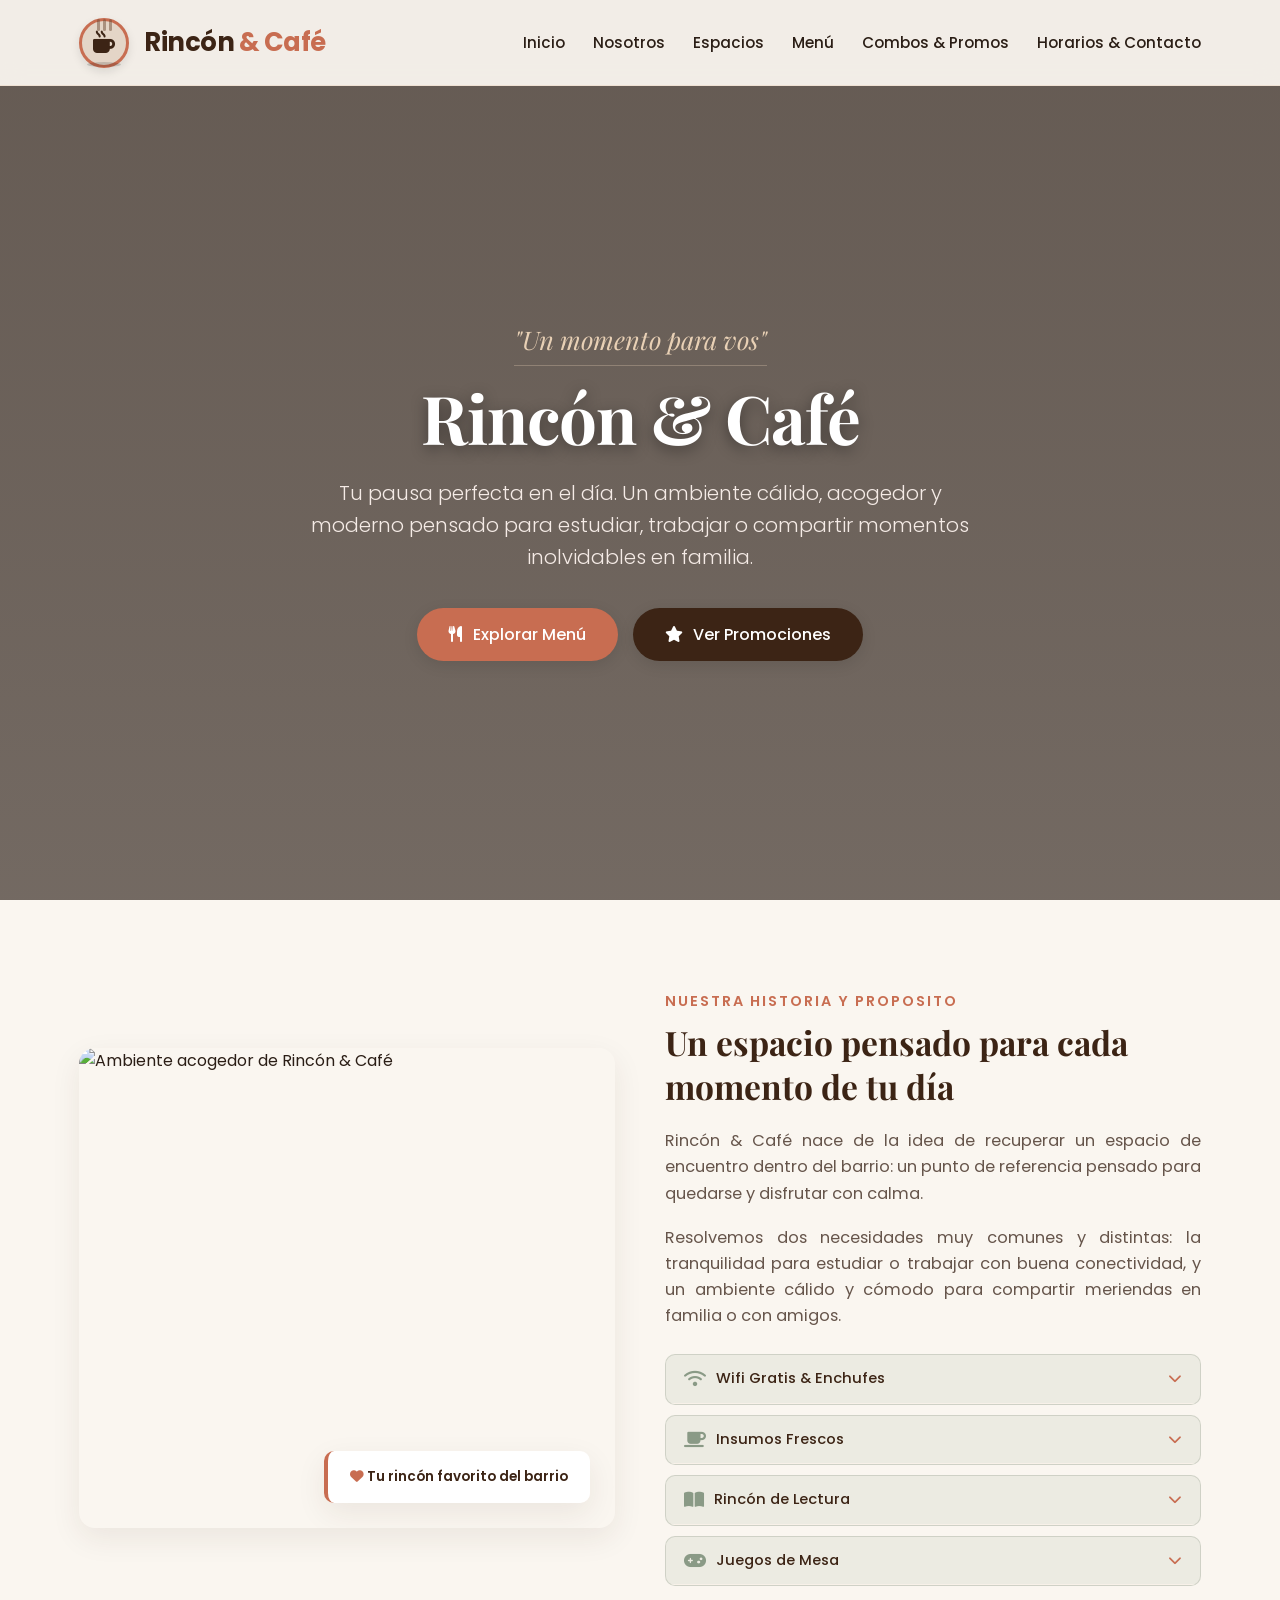
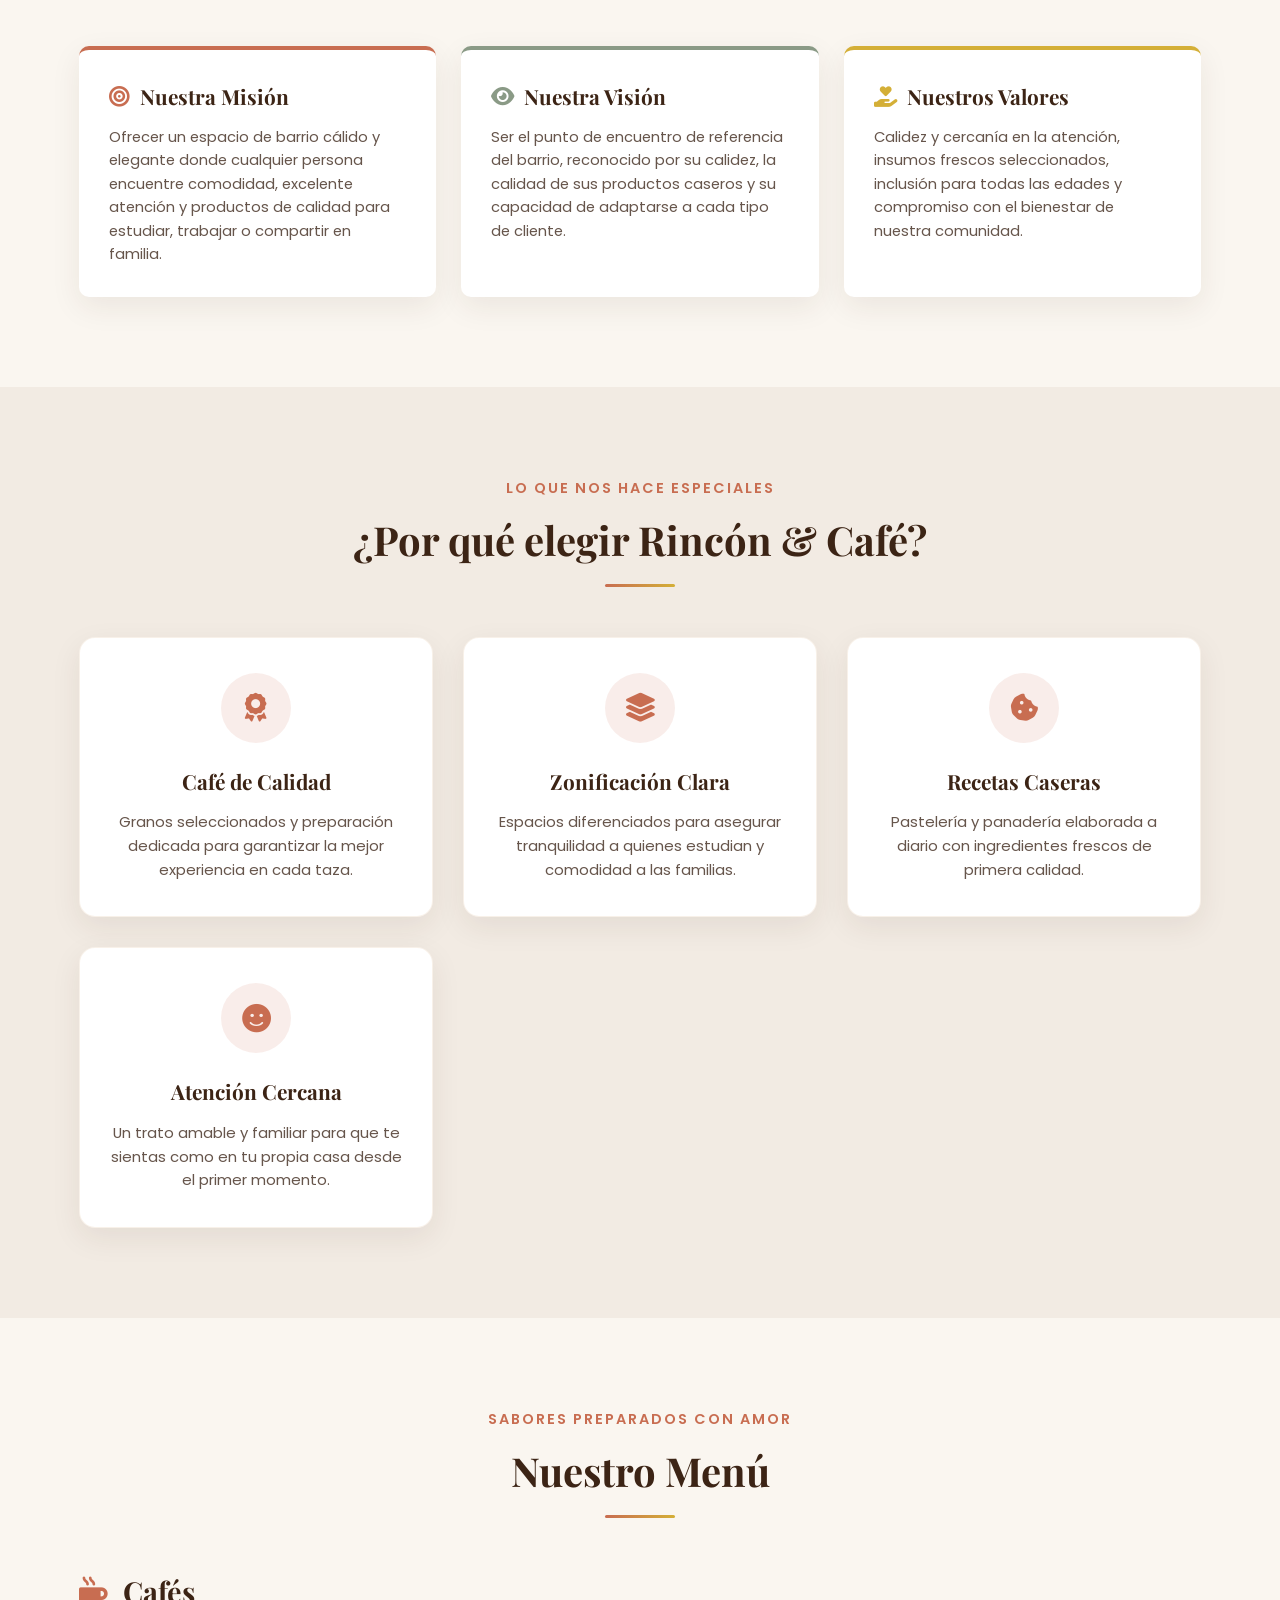
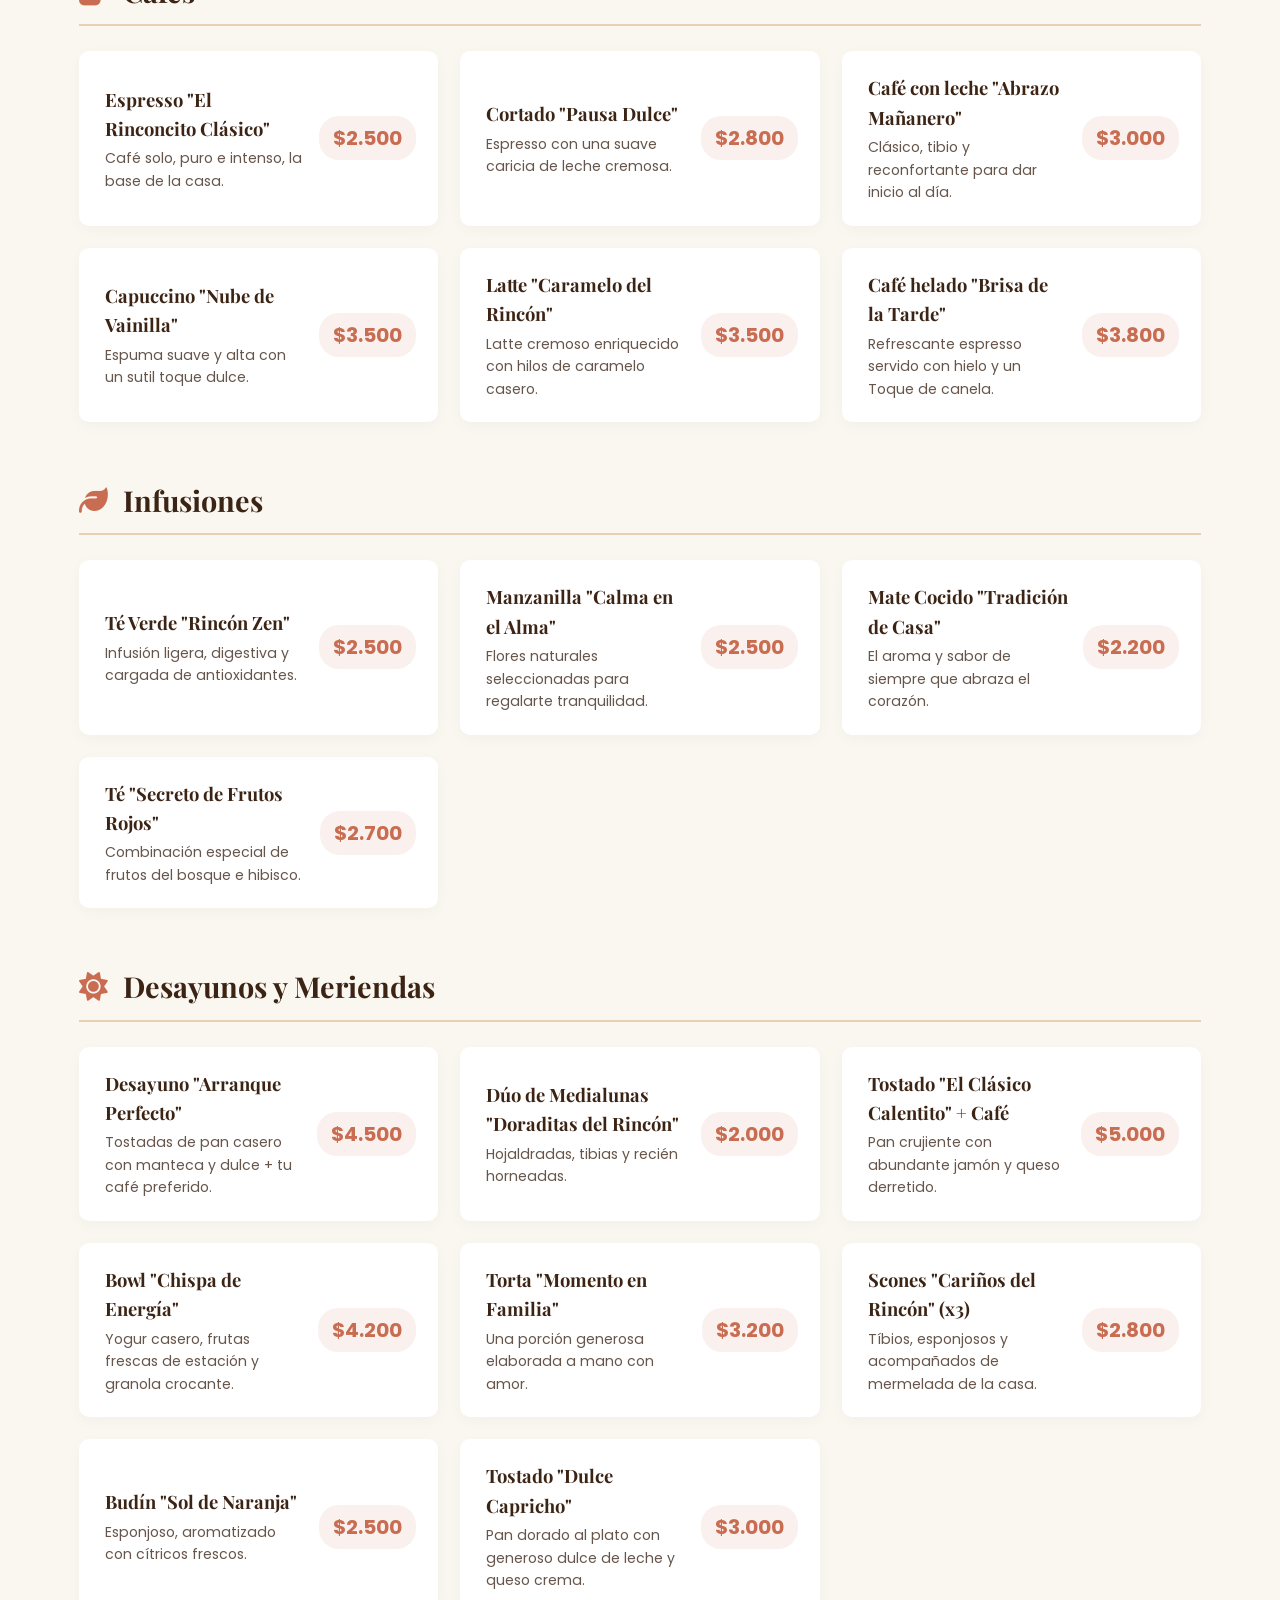
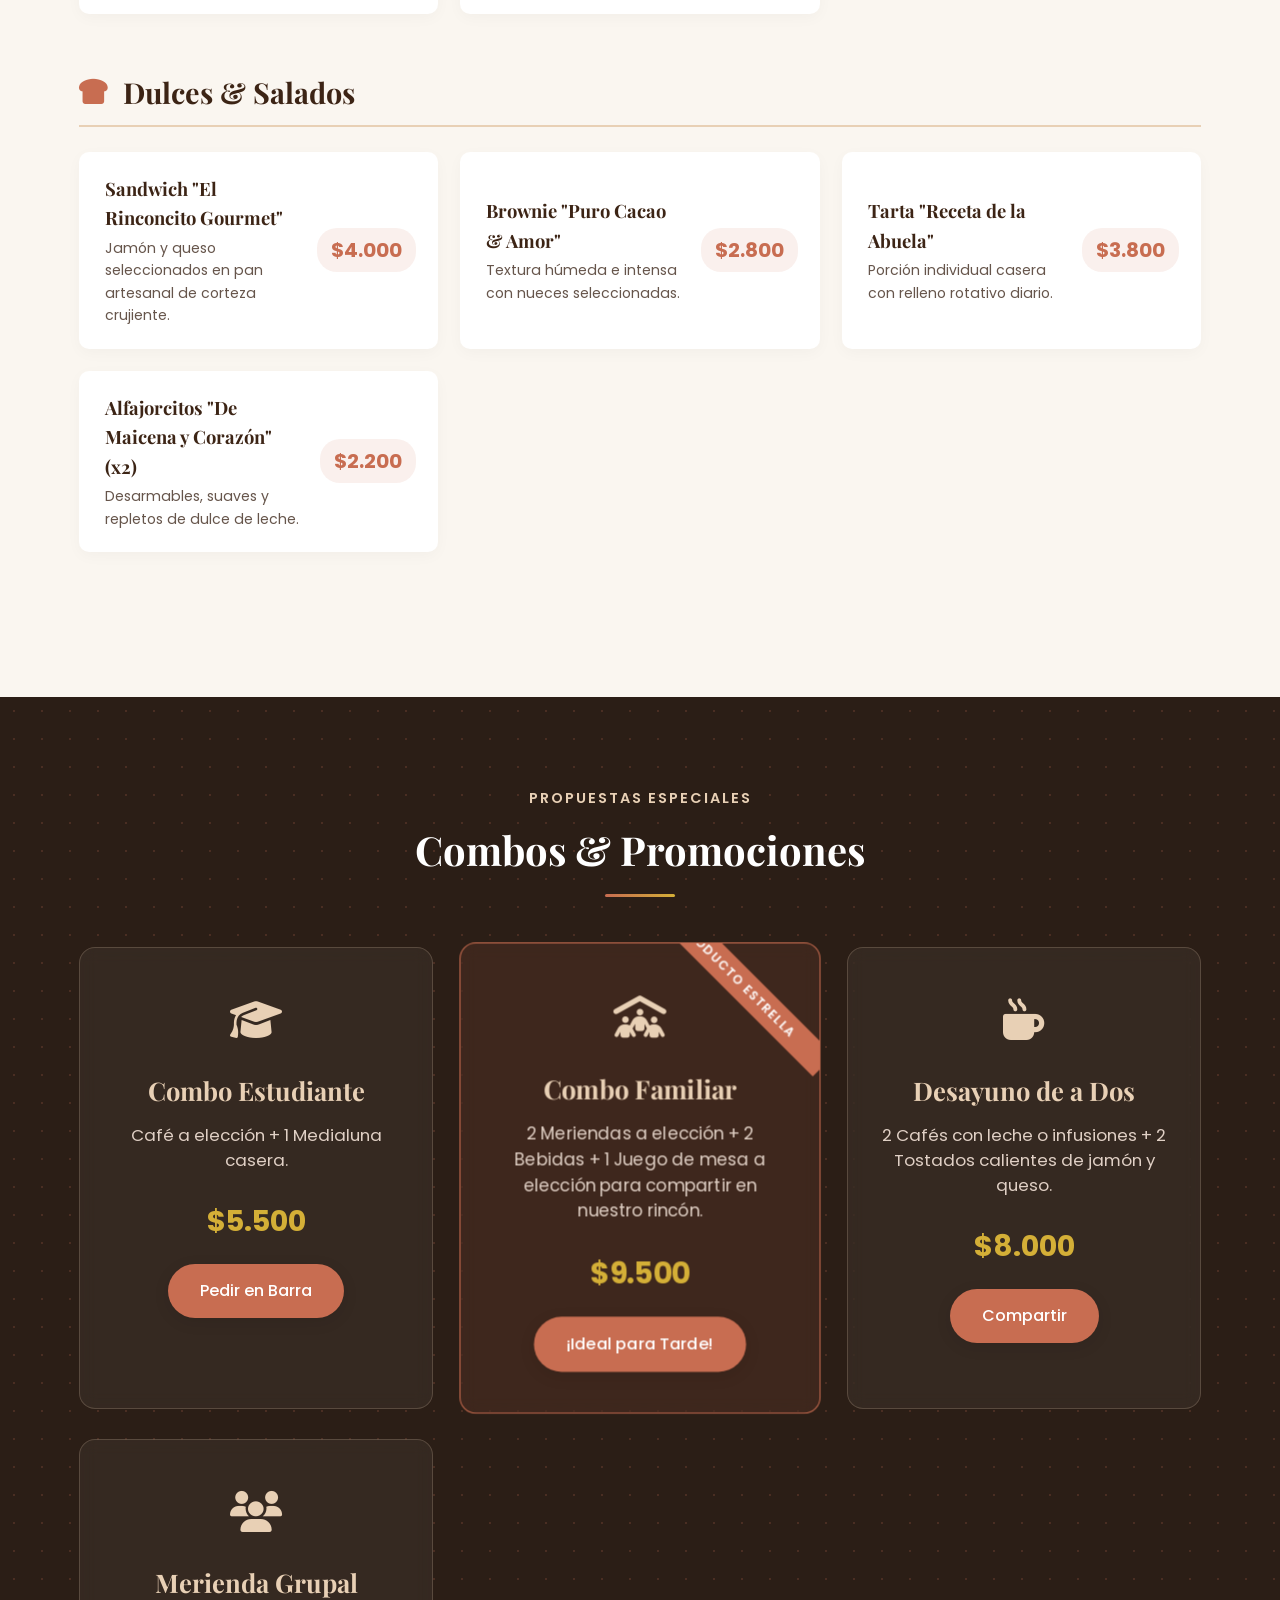
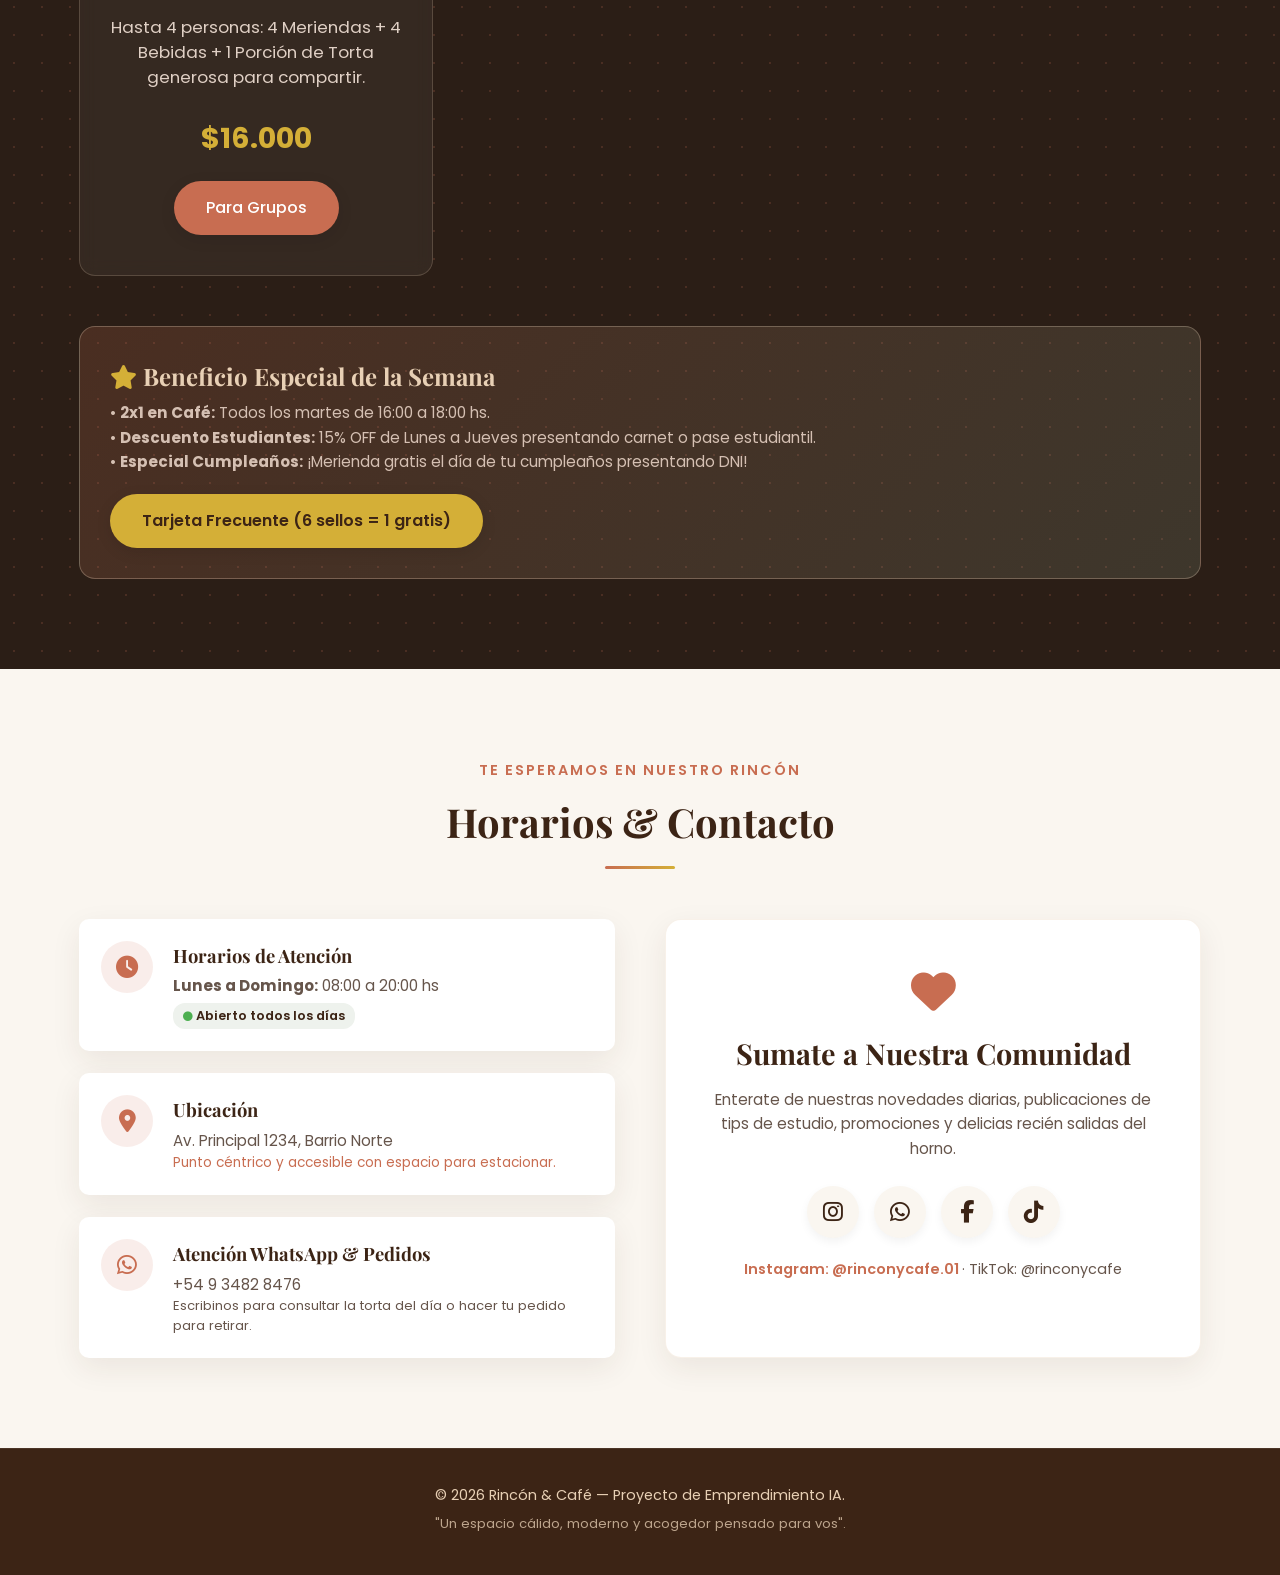
==== commit 81a7f6d0: "Update index.html" ====
--- a/index.html
+++ b/index.html
@@ -461,7 +461,7 @@
                 <div class="promo-card">
                     <div class="promo-icon"><i class="fa-solid fa-graduation-cap"></i></div>
                     <h3 class="promo-title">Combo Estudiante</h3>
-                    <p class="promo-desc">Café a elección + 1 Medialuna casera + 2 hs garantizadas de mesa con wifi de alta velocidad.</p>
+                    <p class="promo-desc">Café a elección + 1 Medialuna casera.</p>
                     <div class="promo-price">$5.500</div>
                     <a href="#contacto" class="btn btn-primary">Pedir en Barra</a>
                 </div>
@@ -545,7 +545,7 @@
                         <div class="contact-icon"><i class="fa-brands fa-whatsapp"></i></div>
                         <div class="contact-details">
                             <h4>Atención WhatsApp & Pedidos</h4>
-                            <p>+54 9 11 1234-5678</p>
+                            <p>+54 9 3482 8476</p>
                             <p style="font-size: 0.82rem; color: var(--text-muted);">Escribinos para consultar la torta del día o hacer tu pedido para retirar.</p>
                         </div>
                     </div>
@@ -560,10 +560,15 @@
                     <div class="social-links">
                         <a href="https://www.instagram.com/rinconycafe.01/" target="_blank" rel="noopener" class="social-btn" title="Instagram: @rinconycafe.01">
                             <i class="fa-brands fa-instagram"></i>
-                        </a>
-                        <a href="#" target="_blank" class="social-btn" title="WhatsApp (editar enlace real)">
-                            <i class="fa-brands fa-whatsapp"></i>
-                        </a>
+                        <a
+                                href="https://wa.me/54934828476"
+                                target="_blank"
+                                rel="noopener"
+                                class="social-btn"
+                                title="WhatsApp: +54 9 3482 8476"
+                            >
+                                <i class="fa-brands fa-whatsapp"></i>
+                            </a>
                         <a href="#" target="_blank" class="social-btn" title="Facebook (editar enlace real)">
                             <i class="fa-brands fa-facebook-f"></i>
                         </a>
@@ -584,7 +589,7 @@
          ========================================================================== -->
     <footer>
         <div class="container">
-            <p>&copy; 2026 Rincón & Café — Proyecto Escolar de Emprendimiento & IA.</p>
+            <p>&copy; 2026 Rincón & Café — Proyecto de Emprendimiento IA.</p>
             <p style="opacity: 0.75; font-size: 0.82rem;">"Un espacio cálido, moderno y acogedor pensado para vos".</p>
         </div>
     </footer>
--- a/styles.css
+++ b/styles.css
@@ -0,0 +1,1433 @@
+/* ==========================================================================
+   RINCÓN & CAFÉ — HOJA DE ESTILOS PRINCIPAL
+   ========================================================================== */
+
+/* ==========================================================================
+   1. VARIABLES & REGLAS GENERALES
+   ========================================================================== */
+
+:root {
+  --primary-dark: #3c2415;
+  --primary-medium: #6f4e37;
+  --terracota: #c86d51;
+  --accent-warm: #c88a58;
+  --accent-light: #e8d0b5;
+  --sage-green: #8a9a86;
+  --sage-light: #eef2ed;
+  --gold-matte: #d4af37;
+  --bg-cream: #faf6f0;
+  --bg-card: #ffffff;
+  --text-dark: #2b1e16;
+  --text-muted: #66554b;
+
+  --shadow-soft: 0 10px 30px rgba(60, 36, 21, 0.08);
+  --shadow-hover: 0 18px 40px rgba(60, 36, 21, 0.16);
+
+  --radius-lg: 16px;
+  --radius-md: 10px;
+  --radius-sm: 6px;
+
+  --transition: all 0.35s cubic-bezier(0.25, 0.8, 0.25, 1);
+}
+
+/* RESET */
+
+* {
+  margin: 0;
+  padding: 0;
+  box-sizing: border-box;
+}
+
+html {
+  scroll-behavior: smooth;
+  font-size: 16px;
+}
+
+body {
+  font-family: "Poppins", sans-serif;
+  background-color: var(--bg-cream);
+  color: var(--text-dark);
+  line-height: 1.6;
+  overflow-x: hidden;
+}
+
+h1,
+h2,
+h3,
+h4,
+.brand-font {
+  font-family: "Playfair Display", serif;
+}
+
+a {
+  text-decoration: none;
+  color: inherit;
+}
+
+ul {
+  list-style: none;
+}
+
+img {
+  max-width: 100%;
+  height: auto;
+  display: block;
+}
+
+.container {
+  width: 90%;
+  max-width: 1200px;
+  margin: 0 auto;
+  padding: 0 15px;
+}
+
+.section-padding {
+  padding: 90px 0;
+}
+
+.section-header {
+  text-align: center;
+  max-width: 750px;
+  margin: 0 auto 50px auto;
+}
+
+.section-subtitle {
+  color: var(--terracota);
+  font-weight: 600;
+  text-transform: uppercase;
+  letter-spacing: 2px;
+  font-size: 0.9rem;
+  margin-bottom: 8px;
+  display: block;
+}
+
+.section-title {
+  font-size: 2.5rem;
+  color: var(--primary-dark);
+  position: relative;
+  padding-bottom: 15px;
+}
+
+.section-title::after {
+  content: "";
+  position: absolute;
+  bottom: 0;
+  left: 50%;
+  transform: translateX(-50%);
+  width: 70px;
+  height: 3px;
+  background: linear-gradient(
+    90deg,
+    var(--terracota),
+    var(--gold-matte)
+  );
+  border-radius: 2px;
+}
+
+.btn {
+  display: inline-flex;
+  align-items: center;
+  justify-content: center;
+  gap: 10px;
+  padding: 14px 32px;
+  border-radius: 30px;
+  font-weight: 500;
+  font-size: 1rem;
+  cursor: pointer;
+  transition: var(--transition);
+  border: none;
+  box-shadow: 0 4px 15px rgba(0, 0, 0, 0.1);
+}
+
+.btn-primary {
+  background-color: var(--terracota);
+  color: #ffffff;
+}
+
+.btn-primary:hover {
+  background-color: #b55a3f;
+  transform: translateY(-3px);
+  box-shadow: 0 8px 25px rgba(200, 109, 81, 0.35);
+}
+
+.btn-secondary {
+  background-color: var(--primary-dark);
+  color: #ffffff;
+}
+
+.btn-secondary:hover {
+  background-color: var(--primary-medium);
+  transform: translateY(-3px);
+  box-shadow: 0 8px 25px rgba(60, 36, 21, 0.3);
+}
+
+.badge-tag {
+  background-color: rgba(200, 109, 81, 0.12);
+  color: var(--terracota);
+  padding: 4px 12px;
+  border-radius: 20px;
+  font-size: 0.8rem;
+  font-weight: 600;
+  display: inline-block;
+}
+
+/* ==========================================================================
+   2. ANIMACIONES Y EFECTOS
+   ========================================================================== */
+
+.reveal {
+  opacity: 0;
+  transform: translateY(30px);
+  transition:
+    opacity 0.8s ease-out,
+    transform 0.8s ease-out;
+}
+
+.reveal.active {
+  opacity: 1;
+  transform: translateY(0);
+}
+
+@keyframes float {
+  0% {
+    transform: translateY(0px);
+  }
+
+  50% {
+    transform: translateY(-8px);
+  }
+
+  100% {
+    transform: translateY(0px);
+  }
+}
+
+.floating {
+  animation: float 4s ease-in-out infinite;
+}
+
+/* ==========================================================================
+   3. HEADER & NAVEGACIÓN
+   ========================================================================== */
+
+header {
+  position: fixed;
+  top: 0;
+  left: 0;
+  width: 100%;
+  z-index: 1000;
+  transition: var(--transition);
+  background-color: rgba(250, 246, 240, 0.95);
+  backdrop-filter: blur(10px);
+  border-bottom: 1px solid rgba(232, 208, 181, 0.4);
+}
+
+header.scrolled {
+  box-shadow: 0 4px 20px rgba(60, 36, 21, 0.08);
+  height: 75px;
+}
+
+.navbar {
+  display: flex;
+  justify-content: space-between;
+  align-items: center;
+  height: 85px;
+  transition: var(--transition);
+}
+
+header.scrolled .navbar {
+  height: 75px;
+}
+
+.logo-container {
+  display: flex;
+  align-items: center;
+  gap: 15px;
+  cursor: pointer;
+}
+
+/* PLATITO DE TÉ */
+
+.saucer-base {
+  width: 50px;
+  height: 50px;
+  background: #e4d5c7;
+  border: 3px solid var(--terracota);
+  border-radius: 50%;
+  display: flex;
+  align-items: center;
+  justify-content: center;
+  position: relative;
+  box-shadow: 0 4px 10px rgba(0, 0, 0, 0.1);
+  transition: var(--transition);
+}
+
+.saucer-base::after {
+  content: "";
+  position: absolute;
+  bottom: -2px;
+  width: 34px;
+  height: 5px;
+  background: rgba(0, 0, 0, 0.15);
+  border-radius: 50%;
+  z-index: 0;
+}
+
+.logo-container:hover .saucer-base {
+  transform: rotate(10deg) scale(1.05);
+}
+
+.logo-icon-box {
+  position: relative;
+  z-index: 2;
+  font-size: 1.4rem;
+  color: var(--primary-dark);
+  display: flex;
+  align-items: center;
+  justify-content: center;
+}
+
+/* VAPOR ANIMADO */
+
+.steam-container {
+  position: absolute;
+  top: -12px;
+  display: flex;
+  gap: 3px;
+}
+
+.steam {
+  width: 3px;
+  height: 12px;
+  background: rgba(111, 78, 55, 0.5);
+  border-radius: 3px;
+  animation: steamAnim 1.8s infinite ease-out;
+}
+
+.steam:nth-child(2) {
+  animation-delay: 0.4s;
+}
+
+.steam:nth-child(3) {
+  animation-delay: 0.8s;
+}
+
+@keyframes steamAnim {
+  0% {
+    transform: translateY(0) scaleX(1);
+    opacity: 0;
+  }
+
+  50% {
+    opacity: 0.8;
+  }
+
+  100% {
+    transform: translateY(-14px) scaleX(2);
+    opacity: 0;
+  }
+}
+
+.logo-text {
+  font-size: 1.6rem;
+  font-weight: 700;
+  color: var(--primary-dark);
+  letter-spacing: -0.5px;
+}
+
+.logo-text span {
+  color: var(--terracota);
+}
+
+.nav-menu {
+  display: flex;
+  gap: 28px;
+}
+
+.nav-link {
+  font-weight: 500;
+  color: var(--text-dark);
+  position: relative;
+  padding: 5px 0;
+  transition: var(--transition);
+  font-size: 0.95rem;
+}
+
+.nav-link::after {
+  content: "";
+  position: absolute;
+  bottom: 0;
+  left: 0;
+  width: 0%;
+  height: 2px;
+  background-color: var(--terracota);
+  transition: var(--transition);
+}
+
+.nav-link:hover {
+  color: var(--terracota);
+}
+
+.nav-link:hover::after {
+  width: 100%;
+}
+
+.menu-toggle {
+  display: none;
+  font-size: 1.5rem;
+  color: var(--primary-dark);
+  cursor: pointer;
+}
+
+/* ==========================================================================
+   4. INICIO / HERO
+   ========================================================================== */
+
+#inicio {
+  min-height: 100vh;
+  background:
+    linear-gradient(
+      rgba(43, 30, 22, 0.72),
+      rgba(43, 30, 22, 0.65)
+    ),
+    url("https://images.unsplash.com/photo-1501339847302-ac426a4a7cbb?q=80&w=1920&auto=format&fit=crop")
+      center / cover no-repeat;
+
+  display: flex;
+  align-items: center;
+  justify-content: center;
+  text-align: center;
+  color: #ffffff;
+  padding-top: 80px;
+  position: relative;
+}
+
+.hero-content {
+  max-width: 850px;
+  padding: 20px;
+  animation: fadeIn 1.2s ease-out;
+}
+
+.hero-subtitle {
+  font-size: 1.6rem;
+  font-style: italic;
+  color: var(--accent-light);
+  margin-bottom: 15px;
+  font-family: "Playfair Display", serif;
+  display: inline-block;
+  border-bottom: 1px solid rgba(232, 208, 181, 0.3);
+  padding-bottom: 5px;
+}
+
+.hero-title {
+  font-size: 4.2rem;
+  font-weight: 700;
+  line-height: 1.1;
+  margin-bottom: 22px;
+  text-shadow: 0 4px 15px rgba(0, 0, 0, 0.4);
+  letter-spacing: -1px;
+}
+
+.hero-description {
+  font-size: 1.25rem;
+  margin-bottom: 35px;
+  font-weight: 300;
+  color: #f5ebe6;
+  max-width: 700px;
+  margin-left: auto;
+  margin-right: auto;
+}
+
+.hero-buttons {
+  display: flex;
+  gap: 15px;
+  justify-content: center;
+  flex-wrap: wrap;
+}
+
+/* ==========================================================================
+   5. SOBRE NOSOTROS
+   ========================================================================== */
+
+#nosotros {
+  background-color: var(--bg-cream);
+}
+
+.about-grid {
+  display: grid;
+  grid-template-columns: 1fr 1fr;
+  gap: 50px;
+  align-items: center;
+}
+
+.about-image {
+  position: relative;
+  border-radius: var(--radius-lg);
+  overflow: hidden;
+  box-shadow: var(--shadow-soft);
+}
+
+.about-image img {
+  width: 100%;
+  height: 480px;
+  object-fit: cover;
+  transition: var(--transition);
+}
+
+.about-image:hover img {
+  transform: scale(1.04);
+}
+
+.about-badge-floating {
+  position: absolute;
+  bottom: 25px;
+  right: 25px;
+  background: rgba(255, 255, 255, 0.95);
+  backdrop-filter: blur(5px);
+  padding: 15px 22px;
+  border-radius: var(--radius-md);
+  box-shadow: var(--shadow-soft);
+  border-left: 4px solid var(--terracota);
+}
+
+.about-badge-floating p {
+  font-size: 0.85rem;
+  font-weight: 600;
+  color: var(--primary-dark);
+  margin: 0;
+}
+
+.about-text h3 {
+  font-size: 2.1rem;
+  color: var(--primary-dark);
+  margin-bottom: 20px;
+  line-height: 1.3;
+}
+
+.about-text p {
+  color: var(--text-muted);
+  margin-bottom: 18px;
+  font-size: 1.02rem;
+  text-align: justify;
+}
+
+/* CHIPS INTERACTIVOS */
+
+.interactive-chips-grid {
+  display: flex;
+  flex-direction: column;
+  gap: 10px;
+  margin-top: 25px;
+}
+
+.chip-interactive-item {
+  background-color: rgba(138, 154, 134, 0.12);
+  border: 1px solid rgba(138, 154, 134, 0.3);
+  border-radius: var(--radius-md);
+  overflow: hidden;
+  transition: var(--transition);
+}
+
+.chip-interactive-item:hover {
+  border-color: var(--terracota);
+  box-shadow: var(--shadow-soft);
+}
+
+.chip-header {
+  padding: 12px 18px;
+  display: flex;
+  align-items: center;
+  justify-content: space-between;
+  font-size: 0.92rem;
+  font-weight: 500;
+  color: var(--primary-dark);
+  cursor: pointer;
+  user-select: none;
+}
+
+.chip-header:focus-visible {
+  outline: 2px solid var(--terracota);
+  outline-offset: -2px;
+}
+
+.chip-header-content {
+  display: flex;
+  align-items: center;
+  gap: 10px;
+}
+
+.chip-header i.icon-left {
+  color: var(--sage-green);
+  font-size: 1.1rem;
+}
+
+.chip-header i.arrow-icon {
+  font-size: 0.85rem;
+  color: var(--terracota);
+  transition: transform 0.3s ease;
+}
+
+.chip-interactive-item.active .arrow-icon {
+  transform: rotate(180deg);
+}
+
+.chip-dropdown-content {
+  max-height: 0;
+  overflow: hidden;
+  transition:
+    max-height 0.4s cubic-bezier(0, 1, 0, 1),
+    padding 0.3s ease;
+  background: #ffffff;
+  font-size: 0.88rem;
+  color: var(--text-muted);
+  border-top: 1px solid rgba(232, 208, 181, 0.3);
+  padding: 0 18px;
+}
+
+.chip-interactive-item.active .chip-dropdown-content {
+  max-height: 500px;
+  padding: 14px 18px;
+  transition:
+    max-height 0.5s ease-in,
+    padding 0.3s ease;
+}
+
+.chip-list-mini {
+  display: grid;
+  grid-template-columns: repeat(
+    auto-fill,
+    minmax(140px, 1fr)
+  );
+  gap: 8px;
+  margin-top: 8px;
+}
+
+.chip-list-mini li {
+  background: var(--bg-cream);
+  padding: 5px 10px;
+  border-radius: var(--radius-sm);
+  font-size: 0.82rem;
+  display: flex;
+  align-items: center;
+  gap: 6px;
+  border-left: 2px solid var(--terracota);
+}
+
+/* MISIÓN, VISIÓN Y VALORES */
+
+.identity-cards {
+  display: grid;
+  grid-template-columns: repeat(
+    auto-fit,
+    minmax(280px, 1fr)
+  );
+  gap: 25px;
+  margin-top: 60px;
+}
+
+.identity-card {
+  background: var(--bg-card);
+  padding: 30px;
+  border-radius: var(--radius-md);
+  border-top: 4px solid var(--terracota);
+  box-shadow: var(--shadow-soft);
+  transition: var(--transition);
+}
+
+.identity-card:nth-child(2) {
+  border-top-color: var(--sage-green);
+}
+
+.identity-card:nth-child(3) {
+  border-top-color: var(--gold-matte);
+}
+
+.identity-card:hover {
+  transform: translateY(-6px);
+  box-shadow: var(--shadow-hover);
+}
+
+.identity-card h4 {
+  font-size: 1.3rem;
+  color: var(--primary-dark);
+  margin-bottom: 12px;
+  display: flex;
+  align-items: center;
+  gap: 10px;
+}
+
+.identity-card p {
+  font-size: 0.92rem;
+  color: var(--text-muted);
+}
+
+/* ==========================================================================
+   6. POR QUÉ ELEGIRNOS & ESPACIOS
+   ========================================================================== */
+
+#elegirnos {
+  background-color: #f2ebe3;
+}
+
+.features-grid {
+  display: grid;
+  grid-template-columns: repeat(
+    auto-fit,
+    minmax(260px, 1fr)
+  );
+  gap: 30px;
+}
+
+.feature-card {
+  background: var(--bg-card);
+  padding: 35px 25px;
+  border-radius: var(--radius-lg);
+  text-align: center;
+  box-shadow: var(--shadow-soft);
+  transition: var(--transition);
+  border: 1px solid rgba(232, 208, 181, 0.3);
+  position: relative;
+  overflow: hidden;
+}
+
+.feature-card:hover {
+  transform: translateY(-8px);
+  box-shadow: var(--shadow-hover);
+}
+
+.feature-icon {
+  width: 70px;
+  height: 70px;
+  background-color: rgba(200, 109, 81, 0.12);
+  color: var(--terracota);
+  border-radius: 50%;
+  display: flex;
+  align-items: center;
+  justify-content: center;
+  font-size: 1.8rem;
+  margin: 0 auto 22px auto;
+  transition: var(--transition);
+}
+
+.feature-card:hover .feature-icon {
+  background-color: var(--terracota);
+  color: #ffffff;
+  transform: scale(1.1);
+}
+
+.feature-card h3 {
+  font-size: 1.3rem;
+  color: var(--primary-dark);
+  margin-bottom: 12px;
+}
+
+.feature-card p {
+  color: var(--text-muted);
+  font-size: 0.93rem;
+}
+
+/* ==========================================================================
+   7. MENÚ
+   ========================================================================== */
+
+#menu {
+  background-color: var(--bg-cream);
+}
+
+.menu-category {
+  margin-bottom: 55px;
+  transition: var(--transition);
+}
+
+.category-header {
+  display: flex;
+  align-items: center;
+  gap: 15px;
+  margin-bottom: 25px;
+  border-bottom: 2px solid var(--accent-light);
+  padding-bottom: 10px;
+}
+
+.category-header i {
+  font-size: 1.8rem;
+  color: var(--terracota);
+}
+
+.category-header h3 {
+  font-size: 1.8rem;
+  color: var(--primary-dark);
+}
+
+.menu-grid {
+  display: grid;
+  grid-template-columns: repeat(
+    auto-fill,
+    minmax(330px, 1fr)
+  );
+  gap: 22px;
+}
+
+.menu-item {
+  background-color: var(--bg-card);
+  padding: 22px;
+  border-radius: var(--radius-md);
+  box-shadow: 0 4px 15px rgba(0, 0, 0, 0.03);
+  display: flex;
+  justify-content: space-between;
+  align-items: center;
+  transition: var(--transition);
+  border-left: 4px solid transparent;
+  position: relative;
+}
+
+.menu-item:hover {
+  border-left-color: var(--terracota);
+  transform: translateX(6px);
+  box-shadow: var(--shadow-soft);
+}
+
+.item-info {
+  padding-right: 15px;
+}
+
+.item-info h4 {
+  font-size: 1.15rem;
+  color: var(--primary-dark);
+  margin-bottom: 4px;
+}
+
+.item-info p {
+  font-size: 0.88rem;
+  color: var(--text-muted);
+}
+
+.item-price {
+  font-size: 1.25rem;
+  font-weight: 700;
+  color: var(--terracota);
+  background-color: rgba(200, 109, 81, 0.1);
+  padding: 6px 14px;
+  border-radius: 20px;
+  white-space: nowrap;
+}
+
+/* ==========================================================================
+   8. PROMOCIONES
+   ========================================================================== */
+
+#promociones {
+  background-color: #2b1e16;
+  color: #ffffff;
+  position: relative;
+  background-image:
+    radial-gradient(
+      rgba(200, 109, 81, 0.2) 1px,
+      transparent 0
+    );
+  background-size: 28px 28px;
+}
+
+#promociones .section-title {
+  color: #ffffff;
+}
+
+.promo-container {
+  display: grid;
+  grid-template-columns: repeat(
+    auto-fit,
+    minmax(310px, 1fr)
+  );
+  gap: 30px;
+  margin-top: 20px;
+}
+
+.promo-card {
+  background: rgba(255, 255, 255, 0.05);
+  border: 1px solid rgba(232, 208, 181, 0.2);
+  border-radius: var(--radius-lg);
+  padding: 40px 30px;
+  text-align: center;
+  position: relative;
+  overflow: hidden;
+  transition: var(--transition);
+  backdrop-filter: blur(8px);
+}
+
+.promo-card.featured {
+  border-color: var(--terracota);
+  background: rgba(200, 109, 81, 0.12);
+  transform: scale(1.02);
+}
+
+.promo-badge {
+  position: absolute;
+  top: 22px;
+  right: -38px;
+  background-color: var(--terracota);
+  color: #ffffff;
+  font-size: 0.75rem;
+  font-weight: 600;
+  padding: 5px 42px;
+  transform: rotate(45deg);
+  text-transform: uppercase;
+  letter-spacing: 1px;
+}
+
+.promo-card:hover {
+  transform: translateY(-8px);
+  background: rgba(255, 255, 255, 0.09);
+}
+
+.promo-icon {
+  font-size: 2.6rem;
+  color: var(--accent-light);
+  margin-bottom: 15px;
+}
+
+.promo-title {
+  font-size: 1.6rem;
+  margin-bottom: 12px;
+  color: var(--accent-light);
+}
+
+.promo-desc {
+  font-size: 1.05rem;
+  margin-bottom: 25px;
+  color: #e0d0c5;
+  line-height: 1.5;
+}
+
+.promo-price {
+  font-size: 1.8rem;
+  font-weight: 700;
+  color: var(--gold-matte);
+  margin-bottom: 20px;
+}
+
+/* BENEFICIO ESPECIAL */
+
+.loyalty-banner {
+  margin-top: 50px;
+  background:
+    linear-gradient(
+      135deg,
+      rgba(200, 109, 81, 0.2),
+      rgba(138, 154, 134, 0.2)
+    );
+  border: 1px solid rgba(232, 208, 181, 0.3);
+  border-radius: var(--radius-lg);
+  padding: 30px;
+  display: flex;
+  align-items: center;
+  justify-content: space-between;
+  gap: 20px;
+  flex-wrap: wrap;
+}
+
+.loyalty-content h3 {
+  font-size: 1.5rem;
+  color: var(--accent-light);
+  margin-bottom: 6px;
+}
+
+.loyalty-content p {
+  color: #d5c0b3;
+  font-size: 0.95rem;
+}
+
+/* ==========================================================================
+   9. HORARIOS & CONTACTO
+   ========================================================================== */
+
+#contacto {
+  background-color: var(--bg-cream);
+}
+
+.contact-grid {
+  display: grid;
+  grid-template-columns: 1fr 1fr;
+  gap: 50px;
+}
+
+.contact-info {
+  display: flex;
+  flex-direction: column;
+  gap: 22px;
+}
+
+.contact-item {
+  display: flex;
+  align-items: flex-start;
+  gap: 20px;
+  background: var(--bg-card);
+  padding: 22px;
+  border-radius: var(--radius-md);
+  box-shadow: var(--shadow-soft);
+  transition: var(--transition);
+}
+
+.contact-item:hover {
+  transform: translateX(5px);
+}
+
+.contact-icon {
+  width: 52px;
+  height: 52px;
+  background-color: rgba(200, 109, 81, 0.12);
+  color: var(--terracota);
+  border-radius: 50%;
+  display: flex;
+  align-items: center;
+  justify-content: center;
+  font-size: 1.4rem;
+  flex-shrink: 0;
+}
+
+.contact-details h4 {
+  font-size: 1.15rem;
+  color: var(--primary-dark);
+  margin-bottom: 5px;
+}
+
+.contact-details p {
+  color: var(--text-muted);
+  font-size: 0.95rem;
+  line-height: 1.5;
+}
+
+.schedule-badge {
+  display: inline-block;
+  background: var(--sage-light);
+  color: var(--primary-dark);
+  padding: 3px 10px;
+  border-radius: 12px;
+  font-size: 0.8rem;
+  font-weight: 600;
+  margin-top: 5px;
+}
+
+.social-box {
+  background: var(--bg-card);
+  padding: 40px 35px;
+  border-radius: var(--radius-lg);
+  box-shadow: var(--shadow-soft);
+  text-align: center;
+  display: flex;
+  flex-direction: column;
+  justify-content: center;
+  align-items: center;
+  border: 1px solid rgba(232, 208, 181, 0.3);
+}
+
+.social-box h3 {
+  font-size: 1.8rem;
+  color: var(--primary-dark);
+  margin-bottom: 12px;
+}
+
+.social-box p {
+  color: var(--text-muted);
+  margin-bottom: 25px;
+  font-size: 0.95rem;
+}
+
+.social-links {
+  display: flex;
+  gap: 15px;
+  justify-content: center;
+  flex-wrap: wrap;
+}
+
+.social-btn {
+  width: 52px;
+  height: 52px;
+  border-radius: 50%;
+  background-color: var(--bg-cream);
+  color: var(--primary-dark);
+  display: flex;
+  align-items: center;
+  justify-content: center;
+  font-size: 1.4rem;
+  transition: var(--transition);
+  box-shadow: 0 4px 10px rgba(0, 0, 0, 0.05);
+}
+
+.social-btn:hover {
+  background-color: var(--terracota);
+  color: #ffffff;
+  transform: translateY(-5px) rotate(8deg);
+}
+
+/* ==========================================================================
+   10. FOOTER
+   ========================================================================== */
+
+footer {
+  background-color: var(--primary-dark);
+  color: var(--accent-light);
+  text-align: center;
+  padding: 35px 0;
+  font-size: 0.9rem;
+  border-top: 1px solid rgba(255, 255, 255, 0.08);
+}
+
+footer p {
+  margin-bottom: 6px;
+}
+
+/* ==========================================================================
+   11. BOTÓN VOLVER ARRIBA
+   ========================================================================== */
+
+.back-to-top {
+  position: fixed;
+  bottom: 30px;
+  right: 30px;
+  width: 48px;
+  height: 48px;
+  background-color: var(--terracota);
+  color: #ffffff;
+  border-radius: 50%;
+  display: flex;
+  align-items: center;
+  justify-content: center;
+  font-size: 1.2rem;
+  cursor: pointer;
+  opacity: 0;
+  visibility: hidden;
+  transition: var(--transition);
+  z-index: 999;
+  box-shadow: 0 4px 15px rgba(0, 0, 0, 0.2);
+}
+
+.back-to-top.active {
+  opacity: 1;
+  visibility: visible;
+}
+
+.back-to-top:hover {
+  background-color: var(--primary-dark);
+  transform: translateY(-4px);
+}
+
+/* ==========================================================================
+   12. SISTEMA DE PEDIDOS
+   ========================================================================== */
+
+/* FONDO DE LA VENTANA */
+
+#modal-pedido {
+  position: fixed;
+  inset: 0;
+  z-index: 99999;
+  display: flex;
+  align-items: center;
+  justify-content: center;
+  padding: 20px;
+  background: rgba(0, 0, 0, 0.65);
+  overflow-y: auto;
+}
+
+/* VENTANA PRINCIPAL */
+
+.pedido-modal {
+  width: 100%;
+  max-width: 500px;
+  background: #faf6f0;
+  border-radius: 18px;
+  box-shadow: 0 20px 60px rgba(0, 0, 0, 0.3);
+  overflow: hidden;
+  animation: aparecerPedido 0.2s ease;
+}
+
+@keyframes aparecerPedido {
+  from {
+    opacity: 0;
+    transform: translateY(15px) scale(0.98);
+  }
+
+  to {
+    opacity: 1;
+    transform: translateY(0) scale(1);
+  }
+}
+
+/* ENCABEZADO */
+
+.pedido-modal-header {
+  display: flex;
+  align-items: center;
+  justify-content: space-between;
+  padding: 20px 22px;
+  background: #3c2415;
+  color: white;
+}
+
+.pedido-modal-header h3 {
+  margin: 0;
+  font-size: 1.25rem;
+}
+
+.pedido-cerrar {
+  border: none;
+  background: transparent;
+  color: white;
+  font-size: 2rem;
+  line-height: 1;
+  cursor: pointer;
+  padding: 0 5px;
+}
+
+/* CONTENIDO */
+
+.pedido-contenido {
+  padding: 22px;
+}
+
+/* PRODUCTO */
+
+.pedido-producto {
+  padding: 15px;
+  margin-bottom: 18px;
+  border-radius: 12px;
+  background: #e8d0b5;
+}
+
+.pedido-producto h4 {
+  margin: 0 0 5px;
+  color: #3c2415;
+  font-size: 1.05rem;
+}
+
+.pedido-producto p {
+  margin: 0;
+  color: #6f4e37;
+  font-weight: 700;
+}
+
+/* CAMPOS */
+
+.pedido-campo {
+  margin-bottom: 15px;
+}
+
+.pedido-campo label {
+  display: block;
+  margin-bottom: 6px;
+  color: #3c2415;
+  font-weight: 700;
+}
+
+.pedido-campo label span {
+  font-weight: 400;
+  opacity: 0.7;
+  font-size: 0.9em;
+}
+
+.pedido-campo input,
+.pedido-campo select,
+.pedido-campo textarea {
+  width: 100%;
+  box-sizing: border-box;
+  padding: 11px 12px;
+  border: 1px solid #c8b39e;
+  border-radius: 9px;
+  background: white;
+  color: #3c2415;
+  font-family: inherit;
+  font-size: 1rem;
+  outline: none;
+}
+
+.pedido-campo input:focus,
+.pedido-campo select:focus,
+.pedido-campo textarea:focus {
+  border-color: #c86d51;
+  box-shadow: 0 0 0 2px rgba(200, 109, 81, 0.15);
+}
+
+.pedido-campo textarea {
+  resize: vertical;
+  min-height: 80px;
+}
+
+/* TOTAL */
+
+.pedido-total {
+  display: flex;
+  justify-content: space-between;
+  align-items: center;
+  margin-top: 20px;
+  padding: 15px;
+  border-radius: 10px;
+  background: #3c2415;
+  color: white;
+  font-size: 1.15rem;
+}
+
+.pedido-total strong {
+  font-size: 1.3rem;
+}
+
+/* BOTONES DEL PEDIDO */
+
+.pedido-botones {
+  display: flex;
+  gap: 10px;
+  margin-top: 18px;
+}
+
+.pedido-btn {
+  flex: 1;
+  border: none;
+  border-radius: 9px;
+  padding: 12px 15px;
+  font-family: inherit;
+  font-size: 1rem;
+  font-weight: 700;
+  cursor: pointer;
+  transition: 0.2s ease;
+}
+
+.pedido-btn:hover {
+  transform: translateY(-1px);
+}
+
+.pedido-btn-cancelar {
+  background: #ddd0c4;
+  color: #3c2415;
+}
+
+.pedido-btn-confirmar {
+  background: #c86d51;
+  color: white;
+}
+
+.pedido-btn-confirmar:hover {
+  background: #b85d43;
+}
+
+.pedido-btn-confirmar:disabled {
+  opacity: 0.6;
+  cursor: wait;
+  transform: none;
+}
+
+/* BOTÓN HACER PEDIDO */
+
+.boton-hacer-pedido {
+  margin-top: 10px;
+  width: 100%;
+  border: none;
+  border-radius: 8px;
+  padding: 10px 14px;
+  background: #c86d51;
+  color: white;
+  font-family: inherit;
+  font-weight: 700;
+  cursor: pointer;
+  transition: 0.2s ease;
+}
+
+.boton-hacer-pedido:hover {
+  background: #b85d43;
+  transform: translateY(-1px);
+}
+
+/* ==========================================================================
+   13. RESPONSIVE DESIGN
+   ========================================================================== */
+
+@keyframes fadeIn {
+  from {
+    opacity: 0;
+    transform: translateY(20px);
+  }
+
+  to {
+    opacity: 1;
+    transform: translateY(0);
+  }
+}
+
+@media (max-width: 992px) {
+  .about-grid,
+  .contact-grid {
+    grid-template-columns: 1fr;
+  }
+
+  .hero-title {
+    font-size: 3.2rem;
+  }
+}
+
+@media (max-width: 768px) {
+  .menu-toggle {
+    display: block;
+  }
+
+  .nav-menu {
+    position: fixed;
+    top: 85px;
+    left: -100%;
+    width: 100%;
+    height: calc(100vh - 85px);
+    background-color: var(--bg-cream);
+    flex-direction: column;
+    align-items: center;
+    justify-content: center;
+    gap: 25px;
+    transition: var(--transition);
+    box-shadow: 0 10px 20px rgba(0, 0, 0, 0.1);
+  }
+
+  .nav-menu.active {
+    left: 0;
+  }
+
+  .hero-title {
+    font-size: 2.5rem;
+  }
+
+  .hero-subtitle {
+    font-size: 1.2rem;
+  }
+
+  .section-title {
+    font-size: 2rem;
+  }
+
+  .menu-grid {
+    grid-template-columns: 1fr;
+  }
+
+  .promo-card.featured {
+    transform: none;
+  }
+}
+
+/* ==========================================================================
+   14. RESPONSIVE DEL SISTEMA DE PEDIDOS
+   ========================================================================== */
+
+@media (max-width: 480px) {
+  #modal-pedido {
+    padding: 10px;
+  }
+
+  .pedido-contenido {
+    padding: 17px;
+  }
+
+  .pedido-botones {
+    flex-direction: column;
+  }
+
+  .pedido-modal-header {
+    padding: 17px 18px;
+  }
+
+  .pedido-modal-header h3 {
+    font-size: 1.1rem;
+  }
+}
